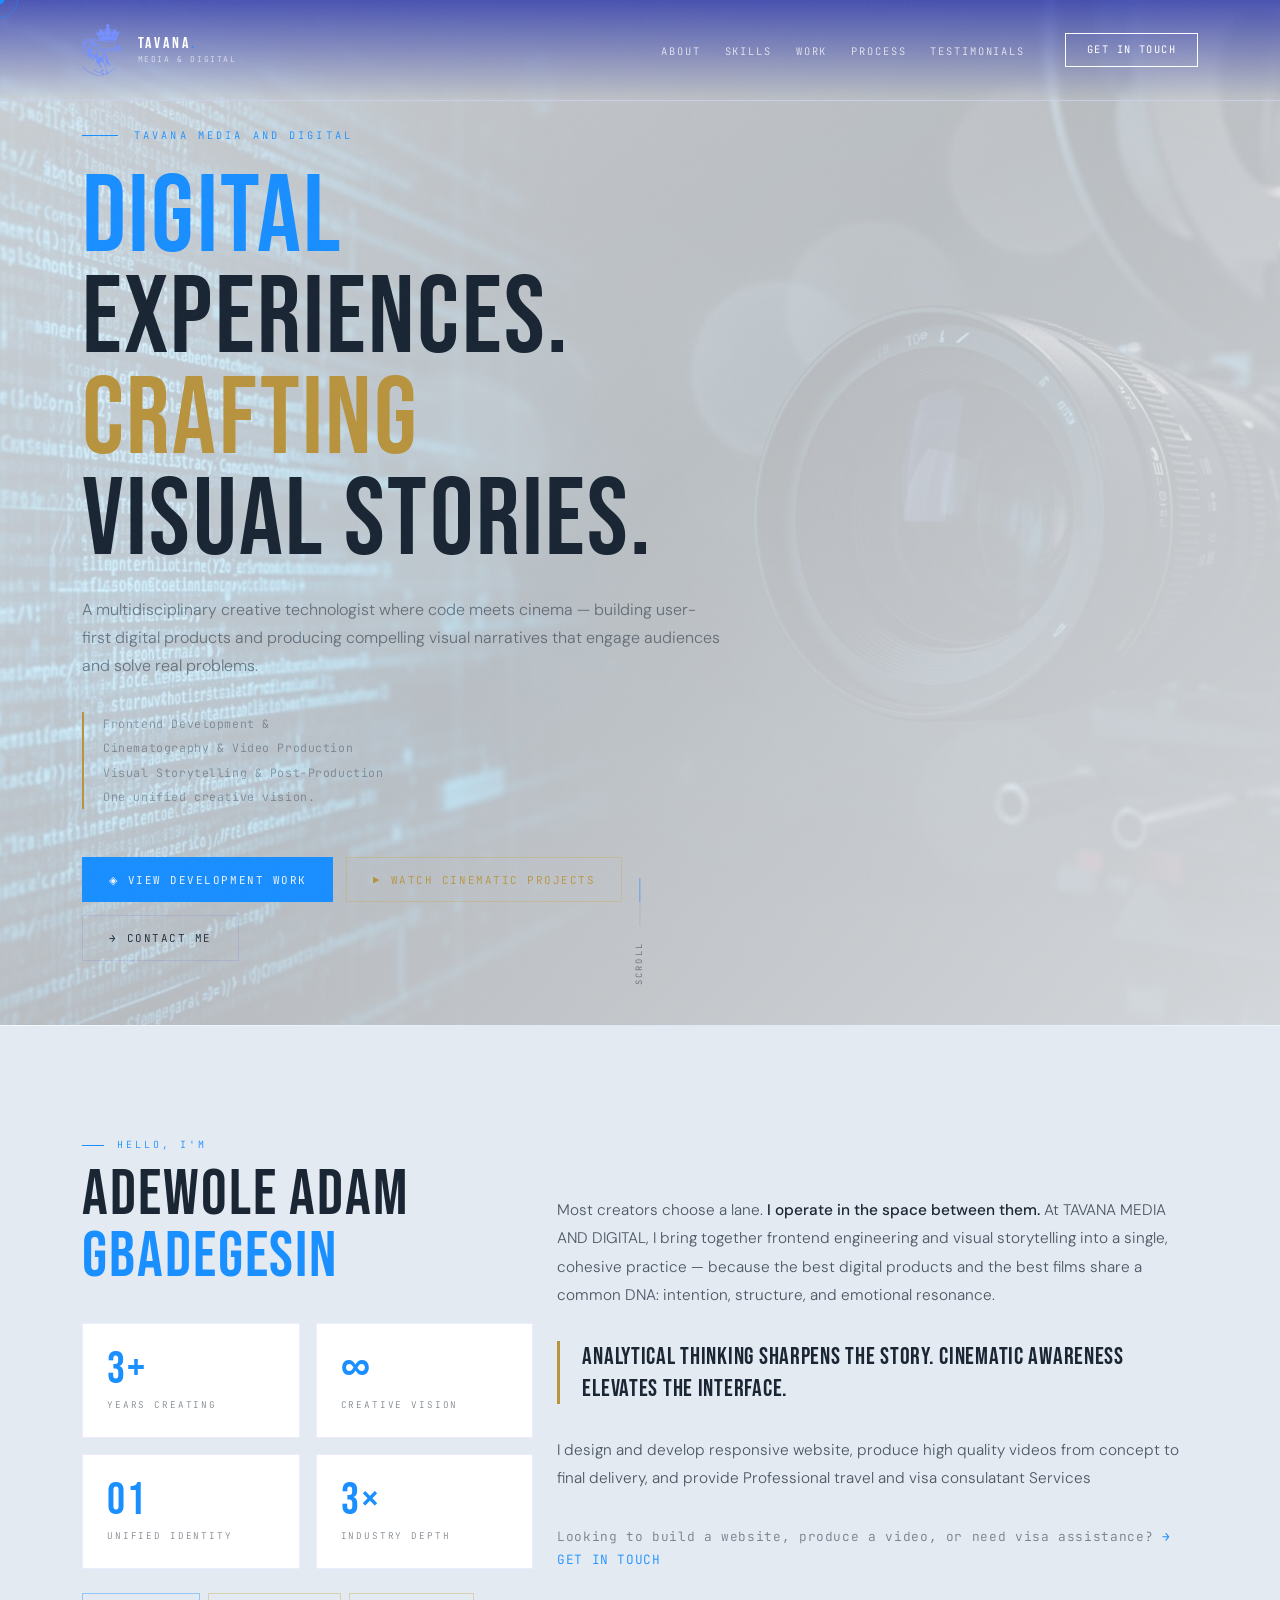
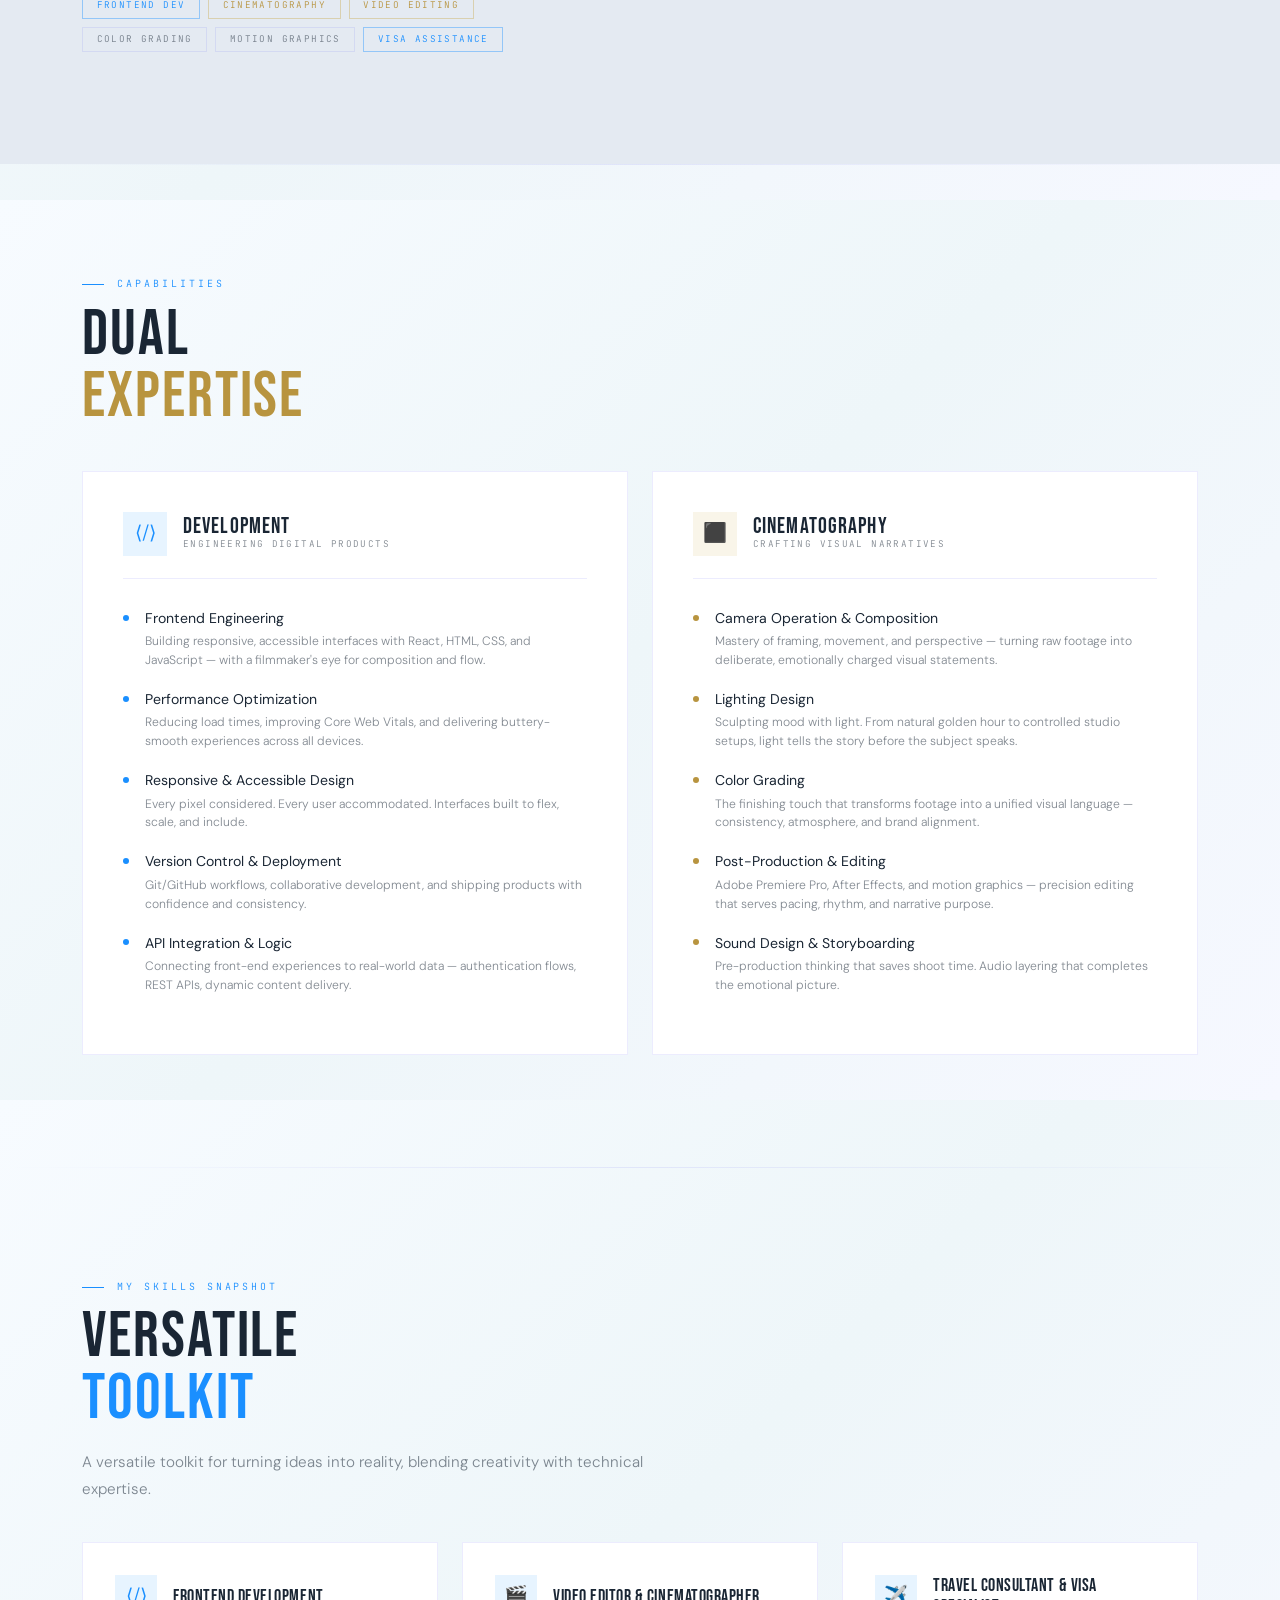
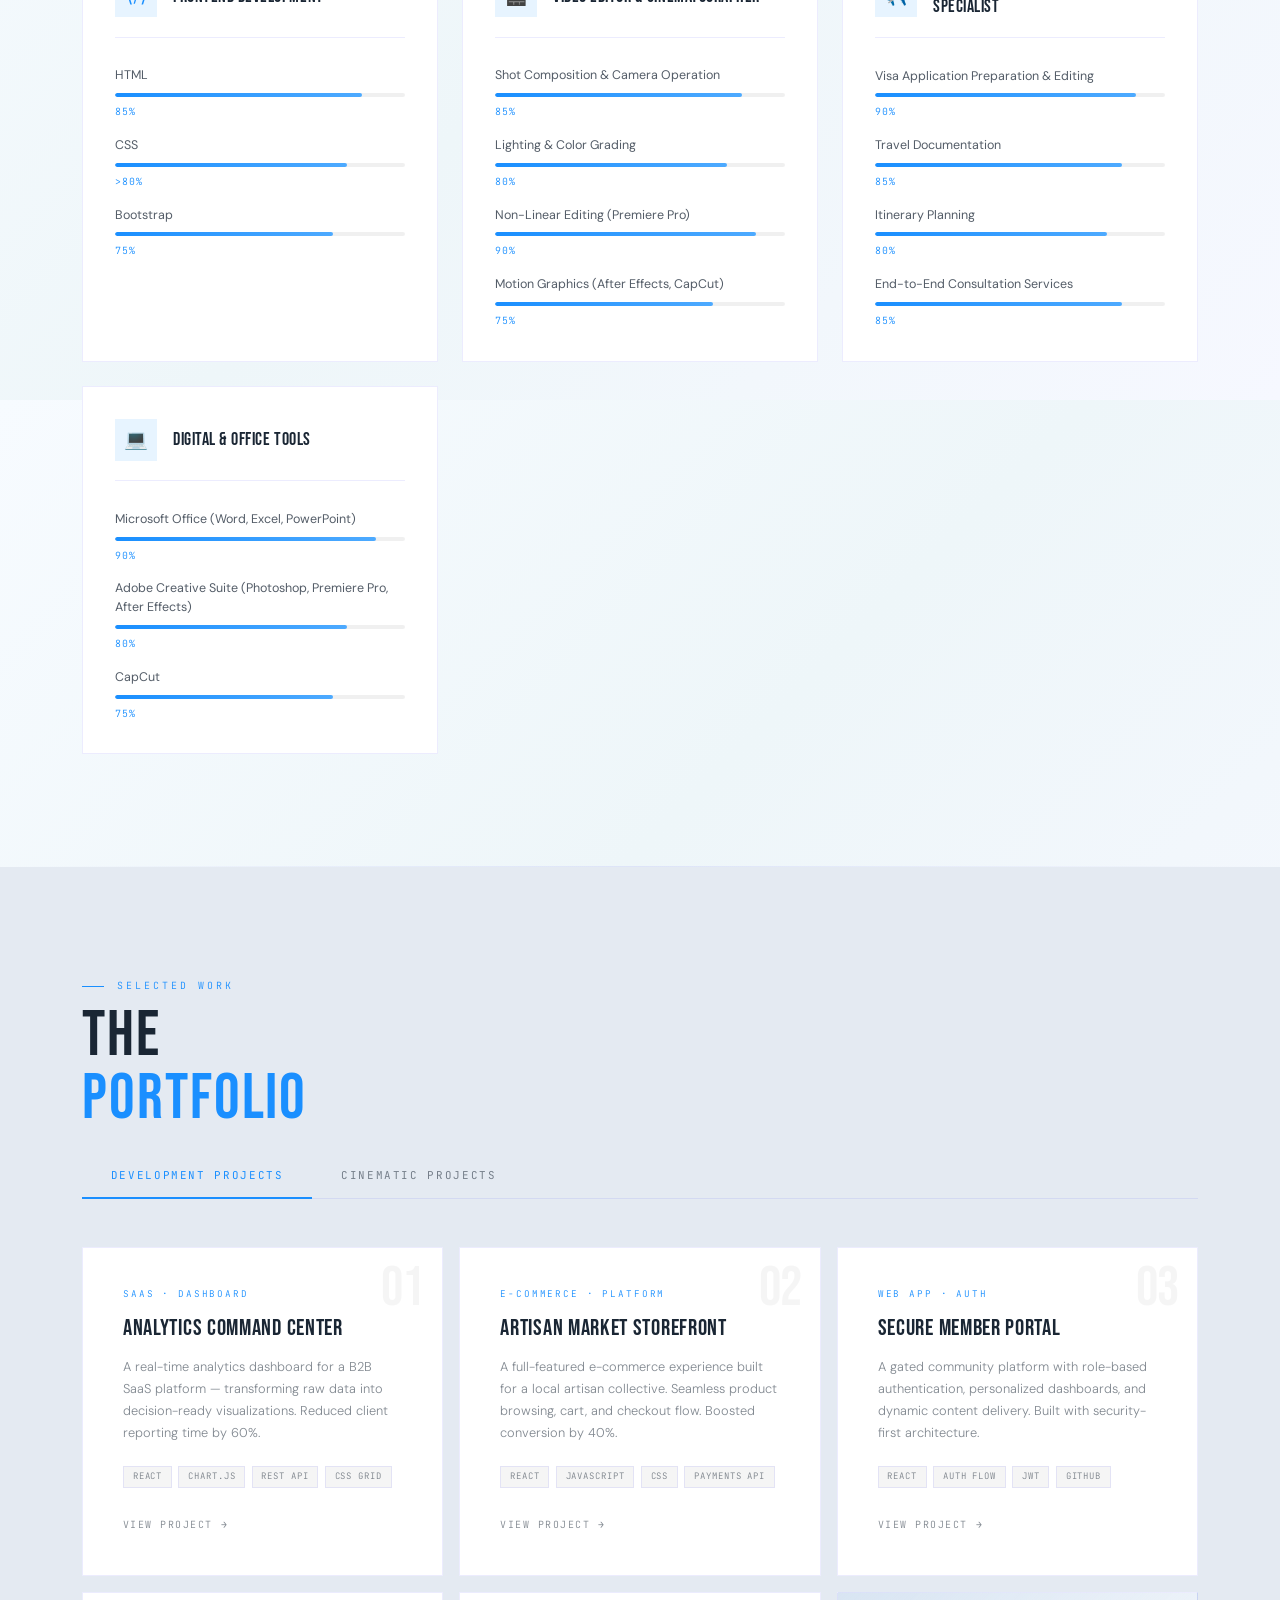
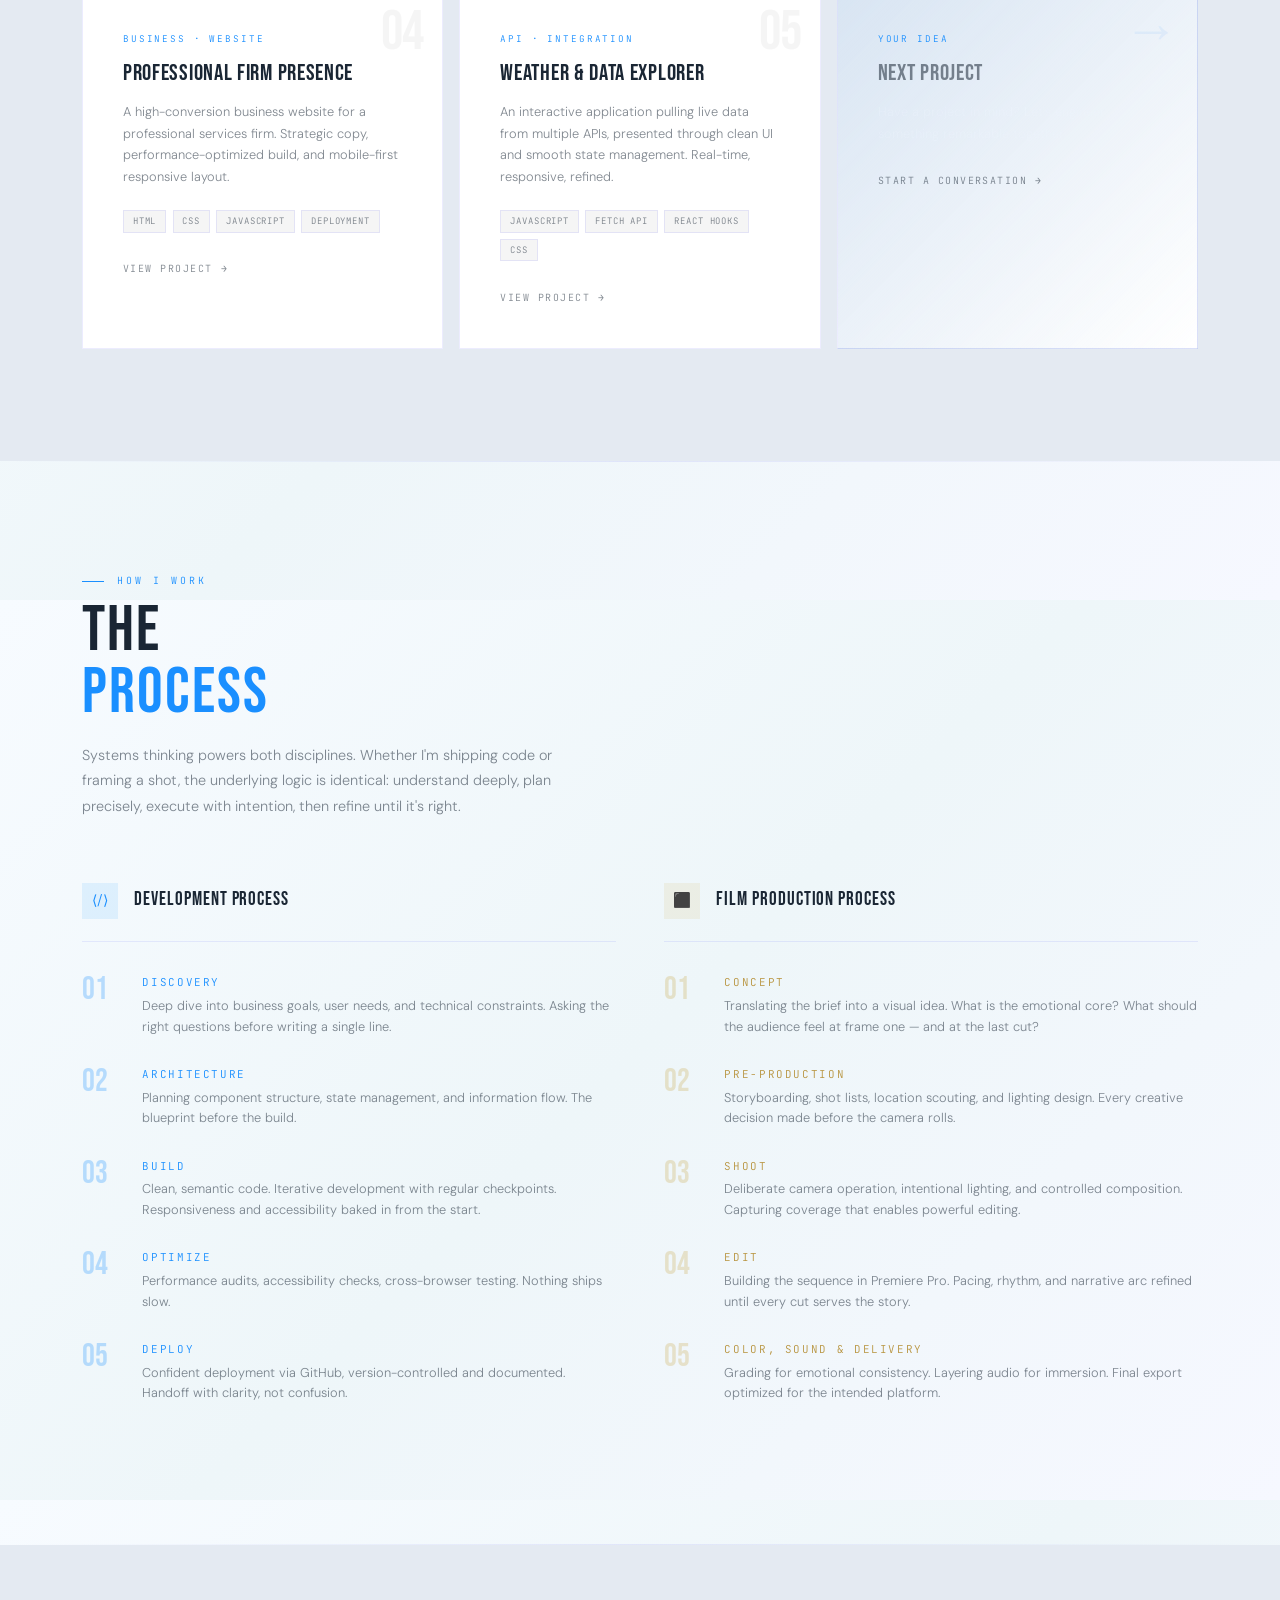
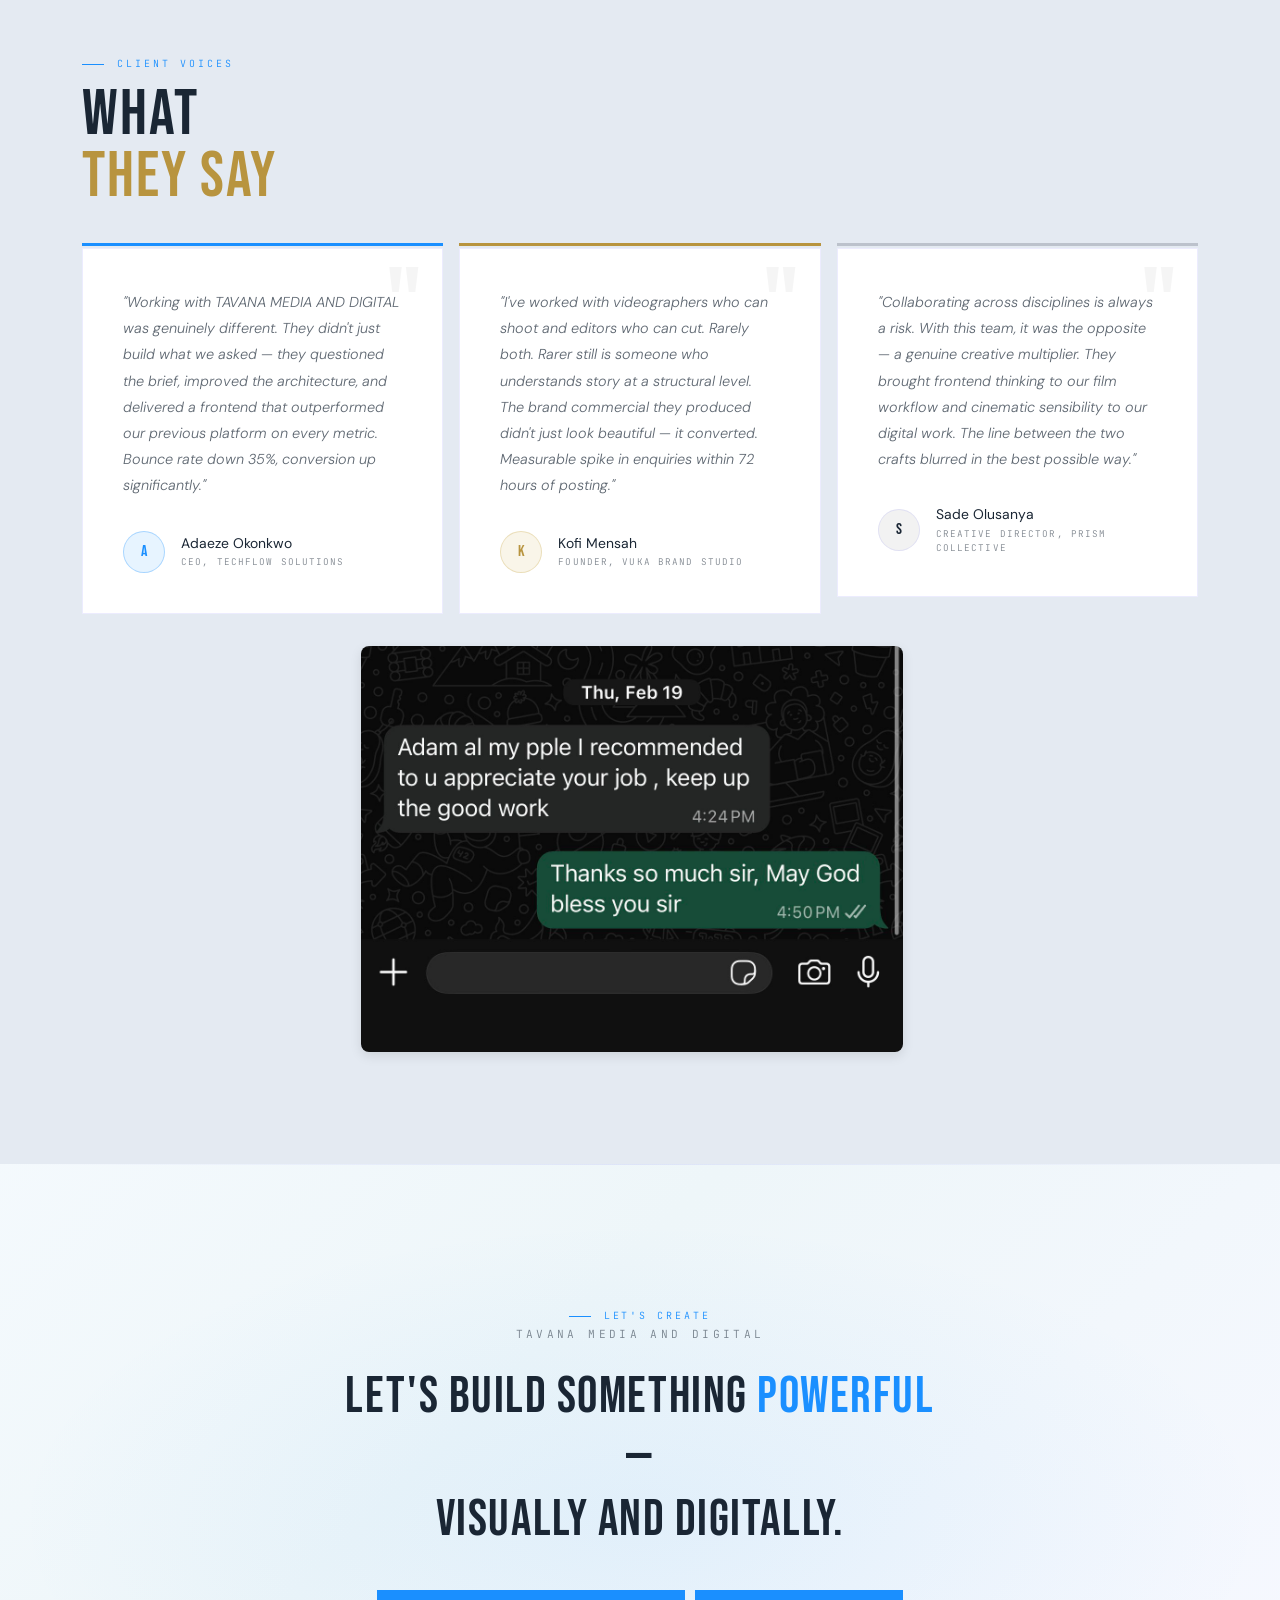
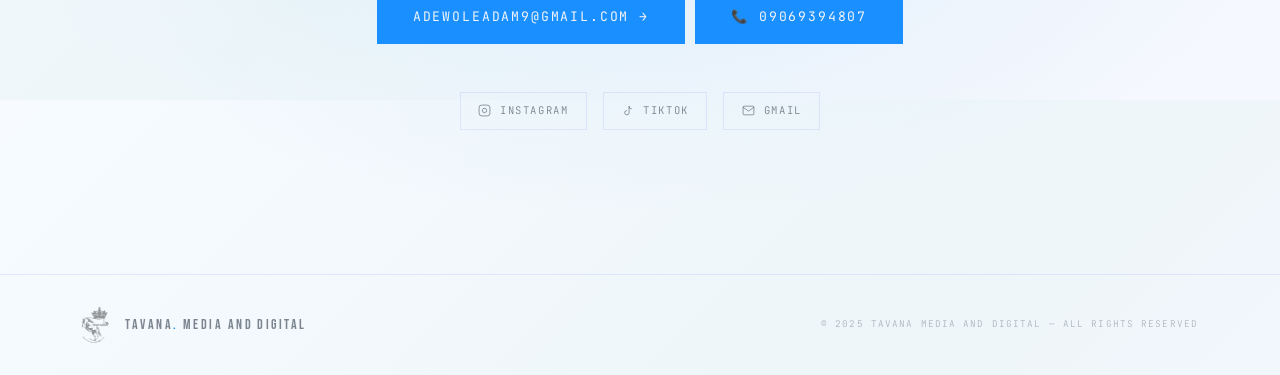
==== index.html @ 7f4ffe8e "Message" ====
<!DOCTYPE html>
<html lang="en">
<head>
  <meta charset="UTF-8" />
  <meta name="viewport" content="width=device-width, initial-scale=1.0" />
  <title>TAVANA MEDIA AND DIGITAL | Creative Technologist - Frontend Dev & Cinematography</title>
  <meta name="description" content="TAVANA MEDIA AND DIGITAL — Multidisciplinary creative technologist specializing in Frontend Web Development, Cinematography, Video Editing, and Visual Storytelling. Building user-first digital products and compelling visual narratives." />
  <meta name="keywords" content="frontend developer, web development, cinematography, video editing, creative technologist, portfolio, TAVANA MEDIA" />
  <meta name="author" content="TAVANA MEDIA AND DIGITAL" />
  <meta name="robots" content="index, follow" />

  <!-- Open Graph / Facebook -->
  <meta property="og:type" content="website" />
  <meta property="og:url" content="https://tavana-media.com/" />
  <meta property="og:title" content="TAVANA MEDIA AND DIGITAL | Creative Technologist" />
  <meta property="og:description" content="Multidisciplinary creative technologist specializing in Frontend Web Development, Cinematography, and Video Editing." />
  <meta property="og:image" content="https://tavana-media.com/TAVANA-removebg-preview.png" />

  <!-- Twitter -->
  <meta property="twitter:card" content="summary_large_image" />
  <meta property="twitter:url" content="https://tavana-media.com/" />
  <meta property="twitter:title" content="TAVANA MEDIA AND DIGITAL | Creative Technologist" />
  <meta property="twitter:description" content="Multidisciplinary creative technologist specializing in Frontend Web Development, Cinematography, and Video Editing." />
  <meta property="twitter:image" content="https://tavana-media.com/TAVANA-removebg-preview.png" />

  <!-- Canonical URL -->
  <link rel="canonical" href="https://tavana-media.com/" />

  <!-- Bootstrap 5 CSS -->
  <link rel="stylesheet" href="https://cdn.jsdelivr.net/npm/bootstrap@5.3.3/dist/css/bootstrap.min.css" />

  <!-- Font loading (preconnect + stylesheet with swap) -->
  <link rel="preconnect" href="https://fonts.googleapis.com">
  <link rel="preconnect" href="https://fonts.gstatic.com" crossorigin>
  <link href="https://fonts.googleapis.com/css2?family=Bebas+Neue&family=DM+Sans:ital,opsz,wght@0,9..40,300;0,9..40,400;0,9..40,500;1,9..40,300&family=JetBrains+Mono:wght@300;400&display=swap" rel="stylesheet">

  <!-- Critical inline styles (small subset for first paint) -->
  <style>
    html,body{height:100%;}
    body{background:linear-gradient(135deg,#f7fbff 0%,#eef6f9 50%,#f6f8ff 100%);color:var(--white);font-family:DM Sans, sans-serif;font-weight:300;}
    #hero{min-height:100vh;display:flex;align-items:center;padding:8rem 0 4rem;}
    .hero-bg{background-size:cover;background-position:center;background-repeat:no-repeat}
  </style>

  <!-- External Portfolio Stylesheet -->
  <link rel="stylesheet" href="style.css" />
</head>
<body>
  <!-- Page Preloader (removed on full load) -->
  <div id="page-preloader" class="preloader" aria-hidden="true">
    <div class="preloader-inner" role="img" aria-label="Loading">
      <div class="loader-dot" aria-hidden="true"></div>
    </div>
  </div>

  <!-- Custom Cursor -->
  <div class="cursor" id="cursor"></div>
  <div class="cursor-ring" id="cursorRing"></div>

  <!-- ══════════════════════════════════════════
       NAVIGATION
  ══════════════════════════════════════════ -->
  <nav class="tavana-nav navbar navbar-expand-lg">
    <div class="container">

      <!-- Logo + Brand -->
      <a class="navbar-brand d-flex align-items-center gap-3" href="#hero">
        <img src="TAVANA-removebg-preview.png"
             alt="TAVANA Media and Digital Logo"
             class="nav-logo-img" />
        <div>
          <div class="nav-brand-text">TAVANA<span>.</span></div>
          <div class="nav-brand-sub">Media &amp; Digital</div>
        </div>
      </a>

      <!-- Mobile Toggle -->
      <button class="navbar-toggler" type="button"
              data-bs-toggle="collapse" data-bs-target="#navMenu"
              aria-controls="navMenu" aria-expanded="false"
              aria-label="Toggle navigation">
        <span class="navbar-toggler-icon"></span>
      </button>

      <!-- Links -->
      <div class="collapse navbar-collapse" id="navMenu">
        <ul class="navbar-nav ms-auto align-items-lg-center gap-lg-4 gap-2 mb-2 mb-lg-0">
          <li class="nav-item"><a class="nav-link-item" href="#about">About</a></li>
          <li class="nav-item"><a class="nav-link-item" href="#skills">Skills</a></li>
          <li class="nav-item"><a class="nav-link-item" href="#work">Work</a></li>
          <li class="nav-item"><a class="nav-link-item" href="#process">Process</a></li>
          <li class="nav-item"><a class="nav-link-item" href="#testimonials">Testimonials</a></li>
          <li class="nav-item ms-lg-3">
            <a href="#contact" class="btn btn-nav-cta">Get In Touch</a>
          </li>
        </ul>
      </div>

    </div>
  </nav>

  <!-- ══════════════════════════════════════════
       HERO
  ══════════════════════════════════════════ -->
  <section id="hero">
    <div class="hero-bg"></div>
    <div class="hero-grid-overlay"></div>

    <div class="container position-relative" style="z-index:5;">
      <div class="row align-items-center gy-5">

        <!-- Left: Text -->
        <div class="col-lg-7 hero-content">
          <div class="hero-eyebrow">TAVANA MEDIA AND DIGITAL</div>
          
<h1 class="hero-headline">
            <span class="headline-line line-blue" data-delay="0">DIGITAL</span><br>
            <span class="headline-line" data-delay="1">EXPERIENCES.</span><br>
            <span class="headline-line line-gold" data-delay="2">CRAFTING</span><br>
            <span class="headline-line" data-delay="3">VISUAL STORIES.</span>
          </h1>
          <p class="hero-sub">
            A multidisciplinary creative technologist where code meets cinema — building user-first digital products and producing compelling visual narratives that engage audiences and solve real problems.
          </p>
          <div class="hero-statement">
            Frontend Development &amp; <br>
            Cinematography &amp; Video Production<br>
            Visual Storytelling &amp; Post-Production<br>
            One unified creative vision.
          </div>
          <div class="hero-actions">
            <a href="#work" class="btn-primary-custom" id="devBtn">
              <span>◈</span> View Development Work
            </a>
            <a href="#work" class="btn-ghost-custom" id="filmBtn">
              <span>▶</span> Watch Cinematic Projects
            </a>
            <a href="#contact" class="btn-outline-custom">
              <span>→</span> Contact Me
            </a>
          </div>
      
        </div>

      </div><!-- /row -->
    </div><!-- /container -->

    <!-- Scroll Indicator -->
    <div class="scroll-indicator">
      <div class="scroll-line"></div>
      <span class="scroll-text">Scroll</span>
    </div>
  </section>

  <div class="section-divider"></div>

  <!-- ══════════════════════════════════════════
       ABOUT
  ══════════════════════════════════════════ -->
  <section id="about" class="section-pad bg-dark-alt">
    <div class="container">
      <div class="row gy-5 align-items-center">

        <!-- Left -->
        <div class="col-lg-5 reveal">
          <div class="section-label">Hello, I'm</div>
          <h2 class="section-title">
            ADEWOLE ADAM<br><span style="color:var(--blue)">GBADEGESIN</span>
          </h2>

          <!-- Stats -->
          <div class="row g-3 mt-1">
            <div class="col-6"><div class="stat-card">
              <div class="stat-num">3+</div>
              <div class="stat-label">Years Creating</div>
            </div></div>
            <div class="col-6"><div class="stat-card">
              <div class="stat-num">∞</div>
              <div class="stat-label">Creative Vision</div>
            </div></div>
            <div class="col-6"><div class="stat-card">
              <div class="stat-num">01</div>
              <div class="stat-label">Unified Identity</div>
            </div></div>
            <div class="col-6"><div class="stat-card">
              <div class="stat-num">3×</div>
              <div class="stat-label">Industry Depth</div>
            </div></div>
          </div>

          <!-- Badges -->
          <div class="d-flex flex-wrap gap-2 mt-4">
            <span class="badge-tavana badge-blue">Frontend Dev</span>
            <!-- <span class="badge-tavana badge-blue">Web Engineering</span> -->
            <span class="badge-tavana badge-gold">Cinematography</span>
            <span class="badge-tavana badge-gold">Video Editing</span>
            <span class="badge-tavana">Color Grading</span>
            <span class="badge-tavana">Motion Graphics</span>
            <span class="badge-tavana badge-blue">Visa Assistance</span>
          </div>
        </div>

        <!-- Right -->
        <div class="col-lg-7 about-text reveal reveal-delay-2">
          <p>Most creators choose a lane. <strong>I operate in the space between them.</strong> At TAVANA MEDIA AND DIGITAL, I bring together frontend engineering and visual storytelling into a single, cohesive practice — because the best digital products and the best films share a common DNA: intention, structure, and emotional resonance.</p>

          <p class="highlight-quote">Analytical thinking sharpens the story. Cinematic awareness elevates the interface.</p>

          
          <p>I design and develop responsive website, produce high quality 
            videos from concept to final delivery, 
            and provide Professional travel and visa consulatant Services</p>

          <p style="font-size:0.8rem; color:var(--muted); font-family:var(--font-mono); letter-spacing:0.05em; margin-top:2rem;">
            Looking to build a website, produce a video, or need visa assistance?
            <a href="#contact" style="color:var(--blue);">→ GET IN TOUCH</a>
          </p>
        </div>

      </div>
    </div>
  </section>

  <div class="section-divider"></div>

  <!-- ══════════════════════════════════════════
       SKILLS
  ══════════════════════════════════════════ -->
  <section id="skills" class="section-pad">
    <div class="container">
      <div class="reveal">
        <div class="section-label">Capabilities</div>
        <h2 class="section-title">DUAL<br><span style="color:var(--gold)">EXPERTISE</span></h2>
      </div>

      <div class="row g-4 mt-2">

        <!-- Dev Panel -->
        <div class="col-lg-6 reveal reveal-delay-1">
          <div class="skill-panel">
            <div class="d-flex align-items-center gap-3 skill-panel-header-border">
              <div class="skill-icon-box skill-icon-dev">⟨/⟩</div>
              <div>
                <div class="skill-panel-title">DEVELOPMENT</div>
                <div class="skill-panel-sub">Engineering Digital Products</div>
              </div>
            </div>

            <div class="skill-item d-flex gap-3">
              <div class="skill-dot dot-blue"></div>
              <div>
                <div class="skill-item-name">Frontend Engineering</div>
                <div class="skill-item-desc">Building responsive, accessible interfaces with React, HTML, CSS, and JavaScript — with a filmmaker's eye for composition and flow.</div>
              </div>
            </div>
            <div class="skill-item d-flex gap-3">
              <div class="skill-dot dot-blue"></div>
              <div>
                <div class="skill-item-name">Performance Optimization</div>
                <div class="skill-item-desc">Reducing load times, improving Core Web Vitals, and delivering buttery-smooth experiences across all devices.</div>
              </div>
            </div>
            <div class="skill-item d-flex gap-3">
              <div class="skill-dot dot-blue"></div>
              <div>
                <div class="skill-item-name">Responsive & Accessible Design</div>
                <div class="skill-item-desc">Every pixel considered. Every user accommodated. Interfaces built to flex, scale, and include.</div>
              </div>
            </div>
            <div class="skill-item d-flex gap-3">
              <div class="skill-dot dot-blue"></div>
              <div>
                <div class="skill-item-name">Version Control & Deployment</div>
                <div class="skill-item-desc">Git/GitHub workflows, collaborative development, and shipping products with confidence and consistency.</div>
              </div>
            </div>
            <div class="skill-item d-flex gap-3">
              <div class="skill-dot dot-blue"></div>
              <div>
                <div class="skill-item-name">API Integration & Logic</div>
                <div class="skill-item-desc">Connecting front-end experiences to real-world data — authentication flows, REST APIs, dynamic content delivery.</div>
              </div>
            </div>
          </div>
        </div>

        <!-- Film Panel -->
        <div class="col-lg-6 reveal reveal-delay-2">
          <div class="skill-panel">
            <div class="d-flex align-items-center gap-3 skill-panel-header-border">
              <div class="skill-icon-box skill-icon-film">⬛</div>
              <div>
                <div class="skill-panel-title">CINEMATOGRAPHY</div>
                <div class="skill-panel-sub">Crafting Visual Narratives</div>
              </div>
            </div>

            <div class="skill-item d-flex gap-3">
              <div class="skill-dot dot-gold"></div>
              <div>
                <div class="skill-item-name">Camera Operation & Composition</div>
                <div class="skill-item-desc">Mastery of framing, movement, and perspective — turning raw footage into deliberate, emotionally charged visual statements.</div>
              </div>
            </div>
            <div class="skill-item d-flex gap-3">
              <div class="skill-dot dot-gold"></div>
              <div>
                <div class="skill-item-name">Lighting Design</div>
                <div class="skill-item-desc">Sculpting mood with light. From natural golden hour to controlled studio setups, light tells the story before the subject speaks.</div>
              </div>
            </div>
            <div class="skill-item d-flex gap-3">
              <div class="skill-dot dot-gold"></div>
              <div>
                <div class="skill-item-name">Color Grading</div>
                <div class="skill-item-desc">The finishing touch that transforms footage into a unified visual language — consistency, atmosphere, and brand alignment.</div>
              </div>
            </div>
            <div class="skill-item d-flex gap-3">
              <div class="skill-dot dot-gold"></div>
              <div>
                <div class="skill-item-name">Post-Production & Editing</div>
                <div class="skill-item-desc">Adobe Premiere Pro, After Effects, and motion graphics — precision editing that serves pacing, rhythm, and narrative purpose.</div>
              </div>
            </div>
            <div class="skill-item d-flex gap-3">
              <div class="skill-dot dot-gold"></div>
              <div>
                <div class="skill-item-name">Sound Design & Storyboarding</div>
                <div class="skill-item-desc">Pre-production thinking that saves shoot time. Audio layering that completes the emotional picture.</div>
              </div>
            </div>
          </div>
        </div>

      </div>
    </div>
  </section>

  <div class="section-divider"></div>

  <!-- ══════════════════════════════════════════
       MY SKILLS SNAPSHOT
  ══════════════════════════════════════════ -->
  <section id="skills-snapshot" class="section-pad">
    <div class="container">
      <div class="reveal">
        <div class="section-label">My Skills Snapshot</div>
        <h2 class="section-title">VERSATILE<br><span style="color:var(--blue)">TOOLKIT</span></h2>
        <p style="color:var(--muted); max-width:600px; font-size:0.95rem; line-height:1.75; margin-top:1rem;">
          A versatile toolkit for turning ideas into reality, blending creativity with technical expertise.
        </p>
      </div>

      <div class="row g-4 mt-3">

        <!-- Frontend Development -->
        <div class="col-lg-4 col-md-6 reveal reveal-delay-1">
          <div class="skill-snapshot-card">
            <div class="skill-snapshot-header">
              <div class="skill-snapshot-icon">⟨/⟩</div>
              <div class="skill-snapshot-title">Frontend Development</div>
            </div>
            <div class="skill-snapshot-items">
              <div class="skill-snapshot-item">
                <span>HTML</span>
                <div class="progress-bar"><div class="progress-fill" style="width:85%;"></div></div>
                <span class="skill-percent">85%</span>
              </div>
              <div class="skill-snapshot-item">
                <span>CSS</span>
                <div class="progress-bar"><div class="progress-fill" style="width:80%;"></div></div>
                <span class="skill-percent">>80%</span>
              </div>
              <div class="skill-snapshot-item">
                <span>Bootstrap</span>
                <div class="progress-bar"><div class="progress-fill" style="width:75%;"></div></div>
                <span class="skill-percent">75%</span>
              </div>
            </div>
          </div>
        </div>

        <!-- Video Editor & Cinematographer -->
        <div class="col-lg-4 col-md-6 reveal reveal-delay-2">
          <div class="skill-snapshot-card">
            <div class="skill-snapshot-header">
              <div class="skill-snapshot-icon">🎬</div>
              <div class="skill-snapshot-title">Video Editor & Cinematographer</div>
            </div>
            <div class="skill-snapshot-items">
              <div class="skill-snapshot-item">
                <span>Shot Composition & Camera Operation</span>
                <div class="progress-bar"><div class="progress-fill" style="width:85%;"></div></div>
                <span class="skill-percent">85%</span>
              </div>
              <div class="skill-snapshot-item">
                <span>Lighting & Color Grading</span>
                <div class="progress-bar"><div class="progress-fill" style="width:80%;"></div></div>
                <span class="skill-percent">80%</span>
              </div>
              <div class="skill-snapshot-item">
                <span>Non-Linear Editing (Premiere Pro)</span>
                <div class="progress-bar"><div class="progress-fill" style="width:90%;"></div></div>
                <span class="skill-percent">90%</span>
              </div>
              <div class="skill-snapshot-item">
                <span>Motion Graphics (After Effects, CapCut)</span>
                <div class="progress-bar"><div class="progress-fill" style="width:75%;"></div></div>
                <span class="skill-percent">75%</span>
              </div>
            </div>
          </div>
        </div>

        <!-- Travel Consultant & Visa Specialist -->
        <div class="col-lg-4 col-md-6 reveal reveal-delay-3">
          <div class="skill-snapshot-card">
            <div class="skill-snapshot-header">
              <div class="skill-snapshot-icon">✈️</div>
              <div class="skill-snapshot-title">Travel Consultant & Visa Specialist</div>
            </div>
            <div class="skill-snapshot-items">
              <div class="skill-snapshot-item">
                <span>Visa Application Preparation & Editing</span>
                <div class="progress-bar"><div class="progress-fill" style="width:90%;"></div></div>
                <span class="skill-percent">90%</span>
              </div>
              <div class="skill-snapshot-item">
                <span>Travel Documentation</span>
                <div class="progress-bar"><div class="progress-fill" style="width:85%;"></div></div>
                <span class="skill-percent">85%</span>
              </div>
              <div class="skill-snapshot-item">
                <span>Itinerary Planning</span>
                <div class="progress-bar"><div class="progress-fill" style="width:80%;"></div></div>
                <span class="skill-percent">80%</span>
              </div>
              <div class="skill-snapshot-item">
                <span>End-to-End Consultation Services</span>
                <div class="progress-bar"><div class="progress-fill" style="width:85%;"></div></div>
                <span class="skill-percent">85%</span>
              </div>
            </div>
          </div>
        </div>

        <!-- Digital & Office Tools -->
        <div class="col-lg-4 col-md-6 reveal reveal-delay-1">
          <div class="skill-snapshot-card">
            <div class="skill-snapshot-header">
              <div class="skill-snapshot-icon">💻</div>
              <div class="skill-snapshot-title">Digital & Office Tools</div>
            </div>
            <div class="skill-snapshot-items">
              <div class="skill-snapshot-item">
                <span>Microsoft Office (Word, Excel, PowerPoint)</span>
                <div class="progress-bar"><div class="progress-fill" style="width:90%;"></div></div>
                <span class="skill-percent">90%</span>
              </div>
              <div class="skill-snapshot-item">
                <span>Adobe Creative Suite (Photoshop, Premiere Pro, After Effects)</span>
                <div class="progress-bar"><div class="progress-fill" style="width:80%;"></div></div>
                <span class="skill-percent">80%</span>
              </div>
              <div class="skill-snapshot-item">
                <span>CapCut</span>
                <div class="progress-bar"><div class="progress-fill" style="width:75%;"></div></div>
                <span class="skill-percent">75%</span>
              </div>
            </div>
          </div>
        </div>

      </div>
    </div>
  </section>

  <div class="section-divider"></div>

  <!-- ══════════════════════════════════════════
       WORK / PORTFOLIO
  ══════════════════════════════════════════ -->
  <section id="work" class="section-pad bg-dark-alt">
    <div class="container">
      <div class="reveal">
        <div class="section-label">Selected Work</div>
        <h2 class="section-title">THE<br><span style="color:var(--blue)">PORTFOLIO</span></h2>
      </div>

      <div class="work-tabs mt-4">
        <button class="work-tab active" onclick="switchTab('dev', this)">Development Projects</button>
        <button class="work-tab" onclick="switchTab('film', this)">Cinematic Projects</button>
      </div>

      <!-- DEV PROJECTS -->
      <div class="project-panel active" id="devPanel">
        <div class="row g-3">

          <div class="col-lg-4 col-md-6 reveal">
            <div class="project-card dev">
              <div class="project-num">01</div>
              <div class="project-type type-dev">SaaS · Dashboard</div>
              <h3 class="project-title">ANALYTICS COMMAND CENTER</h3>
              <p class="project-desc">A real-time analytics dashboard for a B2B SaaS platform — transforming raw data into decision-ready visualizations. Reduced client reporting time by 60%.</p>
              <div class="project-tags">
                <span class="tag">React</span><span class="tag">Chart.js</span>
                <span class="tag">REST API</span><span class="tag">CSS Grid</span>
              </div>
              <a href="#" class="project-link dev-link">View Project <span class="arrow">→</span></a>
            </div>
          </div>

          <div class="col-lg-4 col-md-6 reveal reveal-delay-1">
            <div class="project-card dev">
              <div class="project-num">02</div>
              <div class="project-type type-dev">E-Commerce · Platform</div>
              <h3 class="project-title">ARTISAN MARKET STOREFRONT</h3>
              <p class="project-desc">A full-featured e-commerce experience built for a local artisan collective. Seamless product browsing, cart, and checkout flow. Boosted conversion by 40%.</p>
              <div class="project-tags">
                <span class="tag">React</span><span class="tag">JavaScript</span>
                <span class="tag">CSS</span><span class="tag">Payments API</span>
              </div>
              <a href="#" class="project-link dev-link">View Project <span class="arrow">→</span></a>
            </div>
          </div>

          <div class="col-lg-4 col-md-6 reveal reveal-delay-2">
            <div class="project-card dev">
              <div class="project-num">03</div>
              <div class="project-type type-dev">Web App · Auth</div>
              <h3 class="project-title">SECURE MEMBER PORTAL</h3>
              <p class="project-desc">A gated community platform with role-based authentication, personalized dashboards, and dynamic content delivery. Built with security-first architecture.</p>
              <div class="project-tags">
                <span class="tag">React</span><span class="tag">Auth Flow</span>
                <span class="tag">JWT</span><span class="tag">GitHub</span>
              </div>
              <a href="#" class="project-link dev-link">View Project <span class="arrow">→</span></a>
            </div>
          </div>

          <div class="col-lg-4 col-md-6 reveal">
            <div class="project-card dev">
              <div class="project-num">04</div>
              <div class="project-type type-dev">Business · Website</div>
              <h3 class="project-title">PROFESSIONAL FIRM PRESENCE</h3>
              <p class="project-desc">A high-conversion business website for a professional services firm. Strategic copy, performance-optimized build, and mobile-first responsive layout.</p>
              <div class="project-tags">
                <span class="tag">HTML</span><span class="tag">CSS</span>
                <span class="tag">JavaScript</span><span class="tag">Deployment</span>
              </div>
              <a href="#" class="project-link dev-link">View Project <span class="arrow">→</span></a>
            </div>
          </div>

          <div class="col-lg-4 col-md-6 reveal reveal-delay-1">
            <div class="project-card dev">
              <div class="project-num">05</div>
              <div class="project-type type-dev">API · Integration</div>
              <h3 class="project-title">WEATHER &amp; DATA EXPLORER</h3>
              <p class="project-desc">An interactive application pulling live data from multiple APIs, presented through clean UI and smooth state management. Real-time, responsive, refined.</p>
              <div class="project-tags">
                <span class="tag">JavaScript</span><span class="tag">Fetch API</span>
                <span class="tag">React Hooks</span><span class="tag">CSS</span>
              </div>
              <a href="#" class="project-link dev-link">View Project <span class="arrow">→</span></a>
            </div>
          </div>

          <div class="col-lg-4 col-md-6 reveal reveal-delay-2">
            <div class="project-card dev" style="background:linear-gradient(135deg,rgba(26,143,255,0.06),var(--card));">
              <div class="project-num" style="color:rgba(26,143,255,0.07);">→</div>
              <div class="project-type type-dev">Your Idea</div>
              <h3 class="project-title" style="color:var(--muted);">NEXT PROJECT</h3>
              <p class="project-desc" style="color:rgba(240,244,255,0.3);">Have a project in mind? Let's engineer something remarkable together.</p>
              <a href="#contact" class="project-link dev-link">Start a Conversation <span class="arrow">→</span></a>
            </div>
          </div>

        </div>
      </div>

      <!-- FILM PROJECTS -->
      <div class="project-panel" id="filmPanel">
        <div class="row g-3">

          <div class="col-lg-4 col-md-6 reveal">
            <div class="project-card film">
              <div class="film-strip"><div class="film-frame"></div><div class="film-frame"></div><div class="film-frame"></div><div class="film-frame"></div><div class="film-frame"></div><div class="film-frame"></div></div>
              <div class="project-num">01</div>
              <div class="project-type type-film">Event Recap · Cinematographer & Video Editor </div>
              <h3 class="project-title">SABI LOFT KATSU: COMPANY PARTY & AWARDS</h3>
              <p class="project-desc">9.03min emotive recap of party + awards — pride, camaraderie, celebration. Style: Warm, intimate, shallow DOF; handheld + gimbal. Key beats: Arrival/anticipation (0–9s) → awards & reactions (9–36s) → quiet reflection + logo (36–9.03min). Visuals: Close-up textures (hands, trophy, food), soft amber grade, primes (35/50/85). Coverage: 2 cameras (stage + roaming), lav for host, macro lens, LED practicals.</p>
              <div class="project-tags">
                <span class="tag">Event Recap</span><span class="tag">Cinematographer</span><span class="tag">Color Grading</span><span class="tag">Sound Design</span>
              </div>
              <a href="https://drive.google.com/file/d/1Oy5h8GMFpxWwCiTVyZp-2DGbwxHDUtc8/view?usp=drivesdk" target="_blank" class="project-link film-link">Watch Film <span class="arrow">→</span></a>
            </div>
          </div>

          <div class="col-lg-4 col-md-6 reveal reveal-delay-1">
            <div class="project-card film">
              <div class="film-strip"><div class="film-frame"></div><div class="film-frame"></div><div class="film-frame"></div><div class="film-frame"></div><div class="film-frame"></div><div class="film-frame"></div></div>
              <div class="project-num">02</div>
              <div class="project-type type-film">Short Film · Director, </div>
              <h3 class="project-title">TWIN PEAKS</h3>
              <p class="project-desc">A short video featuring a twin duo navigating a quirky conversation, followed by a playful ad break.</p>
              <div class="project-tags">
                <span class="tag">Premiere Pro</span><span class="tag">Color Grading</span><span class="tag">Sound Design</span>
              </div>
              <a href="https://drive.google.com/file/d/1Mb99_QCGZ-wn1ia_FWegAQTTnGmLqdRJ/view?usp=sharing" class="project-link film-link">Watch Film <span class="arrow">→</span></a>
            </div>
          </div>

          <div class="col-lg-4 col-md-6 reveal reveal-delay-2">
            <div class="project-card film">
              <div class="film-strip"><div class="film-frame"></div><div class="film-frame"></div><div class="film-frame"></div><div class="film-frame"></div><div class="film-frame"></div><div class="film-frame"></div></div>
              <div class="project-num">03</div>
              <div class="project-type type-film">Brand Commercial · Cinematographer  & Video Editor</div>
              <h3 class="project-title"> CAMPAIGN </h3>
              <p class="project-desc">AVitech Sales Spher video showing their product and what it does (3.18min video) for the ads. Brand spot built around close-up textures, warm color science, and a narrative arc that transforms product into emotion.</p>
              <div class="project-tags">
                <span class="tag">After Effects</span><span class="tag">Lumetri Color</span><span class="tag">Storyboarding</span>
              </div>
              <a href="https://drive.google.com/file/d/1o4WRqmDimJQoYguKdwVbC198RFQiYyAG/view?usp=drivesdk" target="_blank" class="project-link film-link">Watch Commercial <span class="arrow">→</span></a>
            </div>
          </div>

          <div class="col-lg-4 col-md-6 reveal reveal-delay-3">
            <div class="project-card film">
              <div class="film-strip"><div class="film-frame"></div><div class="film-frame"></div><div class="film-frame"></div><div class="film-frame"></div><div class="film-frame"></div><div class="film-frame"></div></div>
              <div class="project-num">04</div>
              <div class="project-type type-film">Music Video · Editor</div>
              <h3 class="project-title">FREQUENCY / UPRISING</h3>
              <p class="project-desc">Fast-cut music video synchronized across 3 locations. Motion graphics overlay, beat-matched editing, and a high-contrast visual language built for social performance.</p>
              <div class="project-tags">
                <span class="tag">Premiere Pro</span><span class="tag">After Effects</span><span class="tag">Motion Graphics</span>
              </div>
              <a href="#" class="project-link film-link">Watch Video <span class="arrow">→</span></a>
            </div>
          </div>

          <div class="col-lg-4 col-md-6 reveal reveal-delay-1">
            <div class="project-card film">
              <div class="film-strip"><div class="film-frame"></div><div class="film-frame"></div><div class="film-frame"></div><div class="film-frame"></div><div class="film-frame"></div><div class="film-frame"></div></div>
              <div class="project-num">05</div>
              <div class="project-type type-film">Corporate Documentary</div>
              <h3 class="project-title">BUILT FROM PURPOSE</h3>
              <p class="project-desc">Internal documentary humanizing brand story through employee interviews, b-roll, and a cinematic treatment that elevated company culture.</p>
              <div class="project-tags">
                <span class="tag">Documentary</span><span class="tag">Interview</span><span class="tag">Corporate</span>
              </div>
              <a href="#" class="project-link film-link">Watch Documentary <span class="arrow">→</span></a>
            </div>
          </div>

          <div class="col-lg-4 col-md-6 reveal reveal-delay-2">
            <div class="project-card film">
              <div class="film-strip"><div class="film-frame"></div><div class="film-frame"></div><div class="film-frame"></div><div class="film-frame"></div><div class="film-frame"></div><div class="film-frame"></div></div>
              <div class="project-num">06</div>
              <div class="project-type type-film">Social Campaign · Full Production</div>
              <h3 class="project-title">SCROLL-STOP REEL SERIES</h3>
              <p class="project-desc">Series of 15–30 second vertical reels. Hook within 1.5s, bold graphic overlays, and platform-native optimization engineered for engagement.</p>
              <div class="project-tags">
                <span class="tag">Social Media</span><span class="tag">Vertical Video</span><span class="tag">After Effects</span>
              </div>
              <a href="#" class="project-link film-link">View Campaign <span class="arrow">→</span></a>
            </div>
          </div>

          <div class="col-lg-4 col-md-6 reveal reveal-delay-3">
            <div class="project-card film" style="background:linear-gradient(135deg,rgba(201,168,76,0.05),var(--card));">
              <div class="project-num" style="color:rgba(201,168,76,0.07);">▶</div>
              <div class="project-type type-film">Your Vision</div>
              <h3 class="project-title" style="color:var(--muted);">NEXT PROJECT</h3>
              <p class="project-desc" style="color:rgba(240,244,255,0.3);">Have a story that needs to be told? Let's produce something unforgettable.</p>
              <a href="#contact" class="project-link film-link">Start the Conversation <span class="arrow">→</span></a>
            </div>
          </div>

        </div>
      </div>

    </div>
  </section>

  <div class="section-divider"></div>

  <!-- ══════════════════════════════════════════
       PROCESS
  ══════════════════════════════════════════ -->
  <section id="process" class="section-pad">
    <div class="container">
      <div class="reveal">
        <div class="section-label">How I Work</div>
        <h2 class="section-title">THE<br><span style="color:var(--blue)">PROCESS</span></h2>
        <p style="color:var(--muted); max-width:520px; font-size:0.9rem; line-height:1.75; margin-top:1rem;">
          Systems thinking powers both disciplines. Whether I'm shipping code or framing a shot, the underlying logic is identical: understand deeply, plan precisely, execute with intention, then refine until it's right.
        </p>
      </div>

      <div class="row g-5 mt-2">

        <!-- Dev Process -->
        <div class="col-lg-6 reveal reveal-delay-1">
          <div class="process-col-header">
            <div class="skill-icon-box skill-icon-dev" style="width:36px;height:36px;font-size:0.9rem;">⟨/⟩</div>
            <div class="process-col-title">DEVELOPMENT PROCESS</div>
          </div>
          <div class="process-step">
            <div class="step-num step-num-dev">01</div>
            <div><div class="step-name step-name-dev">Discovery</div><div class="step-desc">Deep dive into business goals, user needs, and technical constraints. Asking the right questions before writing a single line.</div></div>
          </div>
          <div class="process-step">
            <div class="step-num step-num-dev">02</div>
            <div><div class="step-name step-name-dev">Architecture</div><div class="step-desc">Planning component structure, state management, and information flow. The blueprint before the build.</div></div>
          </div>
          <div class="process-step">
            <div class="step-num step-num-dev">03</div>
            <div><div class="step-name step-name-dev">Build</div><div class="step-desc">Clean, semantic code. Iterative development with regular checkpoints. Responsiveness and accessibility baked in from the start.</div></div>
          </div>
          <div class="process-step">
            <div class="step-num step-num-dev">04</div>
            <div><div class="step-name step-name-dev">Optimize</div><div class="step-desc">Performance audits, accessibility checks, cross-browser testing. Nothing ships slow.</div></div>
          </div>
          <div class="process-step">
            <div class="step-num step-num-dev">05</div>
            <div><div class="step-name step-name-dev">Deploy</div><div class="step-desc">Confident deployment via GitHub, version-controlled and documented. Handoff with clarity, not confusion.</div></div>
          </div>
        </div>

        <!-- Film Process -->
        <div class="col-lg-6 reveal reveal-delay-2">
          <div class="process-col-header">
            <div class="skill-icon-box skill-icon-film" style="width:36px;height:36px;font-size:0.9rem;">⬛</div>
            <div class="process-col-title">FILM PRODUCTION PROCESS</div>
          </div>
          <div class="process-step">
            <div class="step-num step-num-film">01</div>
            <div><div class="step-name step-name-film">Concept</div><div class="step-desc">Translating the brief into a visual idea. What is the emotional core? What should the audience feel at frame one — and at the last cut?</div></div>
          </div>
          <div class="process-step">
            <div class="step-num step-num-film">02</div>
            <div><div class="step-name step-name-film">Pre-Production</div><div class="step-desc">Storyboarding, shot lists, location scouting, and lighting design. Every creative decision made before the camera rolls.</div></div>
          </div>
          <div class="process-step">
            <div class="step-num step-num-film">03</div>
            <div><div class="step-name step-name-film">Shoot</div><div class="step-desc">Deliberate camera operation, intentional lighting, and controlled composition. Capturing coverage that enables powerful editing.</div></div>
          </div>
          <div class="process-step">
            <div class="step-num step-num-film">04</div>
            <div><div class="step-name step-name-film">Edit</div><div class="step-desc">Building the sequence in Premiere Pro. Pacing, rhythm, and narrative arc refined until every cut serves the story.</div></div>
          </div>
          <div class="process-step">
            <div class="step-num step-num-film">05</div>
            <div><div class="step-name step-name-film">Color, Sound & Delivery</div><div class="step-desc">Grading for emotional consistency. Layering audio for immersion. Final export optimized for the intended platform.</div></div>
          </div>
        </div>

      </div>
    </div>
  </section>

  <div class="section-divider"></div>

  <!-- ══════════════════════════════════════════
       TESTIMONIALS
  ══════════════════════════════════════════ -->
  <section id="testimonials" class="section-pad bg-dark-alt">
    <div class="container">
      <div class="reveal">
        <div class="section-label">Client Voices</div>
        <h2 class="section-title">WHAT<br><span style="color:var(--gold)">THEY SAY</span></h2>
      </div>

      <div class="row g-3 mt-3">

        <div class="col-lg-4 col-md-6 reveal reveal-delay-1">
          <div class="testimonial-wrapper">
            <div class="testimonial-stripe stripe-blue"></div>
            <div class="testimonial-card">
              <p class="testimonial-text">"Working with TAVANA MEDIA AND DIGITAL was genuinely different. They didn't just build what we asked — they questioned the brief, improved the architecture, and delivered a frontend that outperformed our previous platform on every metric. Bounce rate down 35%, conversion up significantly."</p>
              <div class="d-flex align-items-center gap-3">
                <div class="author-avatar avatar-blue">A</div>
                <div>
                  <div class="author-name">Adaeze Okonkwo</div>
                  <div class="author-role">CEO, TechFlow Solutions</div>
                </div>
              </div>
            </div>
          </div>
        </div>

        <div class="col-lg-4 col-md-6 reveal reveal-delay-2">
          <div class="testimonial-wrapper">
            <div class="testimonial-stripe stripe-gold"></div>
            <div class="testimonial-card">
              <p class="testimonial-text">"I've worked with videographers who can shoot and editors who can cut. Rarely both. Rarer still is someone who understands story at a structural level. The brand commercial they produced didn't just look beautiful — it converted. Measurable spike in enquiries within 72 hours of posting."</p>
              <div class="d-flex align-items-center gap-3">
                <div class="author-avatar avatar-gold">K</div>
                <div>
                  <div class="author-name">Kofi Mensah</div>
                  <div class="author-role">Founder, VUKA Brand Studio</div>
                </div>
              </div>
            </div>
          </div>
        </div>

        <div class="col-lg-4 col-md-6 reveal reveal-delay-3">
          <div class="testimonial-wrapper">
            <div class="testimonial-stripe stripe-white"></div>
            <div class="testimonial-card">
              <p class="testimonial-text">"Collaborating across disciplines is always a risk. With this team, it was the opposite — a genuine creative multiplier. They brought frontend thinking to our film workflow and cinematic sensibility to our digital work. The line between the two crafts blurred in the best possible way."</p>
              <div class="d-flex align-items-center gap-3">
                <div class="author-avatar avatar-white">S</div>
                <div>
                  <div class="author-name">Sade Olusanya</div>
                  <div class="author-role">Creative Director, Prism Collective</div>
                </div>
              </div>
            </div>
          </div>
        </div>

        <div class="row g-3 mt-3 justify-content-center">
  <div class="col-lg-6">
    <div class="testimonial-image-wrapper reveal">
      <img src="WhatsApp Image.jpeg" alt="Client testimonial screenshot" class="testimonial-img" />
    </div>
  </div>
</div>

      </div>
    </div>
  </section>

  <div class="section-divider"></div>

  <!-- ══════════════════════════════════════════
       CONTACT
  ══════════════════════════════════════════ -->
  <section id="contact">
    <div class="container contact-content text-center">
      <div class="section-label justify-content-center mb-1">Let's Create</div>
      <h3 class="reveal" style="font-family:var(--font-mono); font-size:0.7rem; letter-spacing:0.3em; text-transform:uppercase; color:var(--muted); font-weight:300; margin-bottom:0;">TAVANA MEDIA AND DIGITAL</h3>

      <p class="contact-closing reveal reveal-delay-1">
        Let's build something <span>powerful</span> —<br>visually and digitally.
      </p>

      <div class="d-flex justify-content-center mb-5 reveal reveal-delay-2">
        <a href="mailto:adewoleadam9@gmail.com" class="btn-primary-custom" style="font-size:0.82rem; padding:1rem 2.2rem;">
          adewoleadam9@gmail.com →
        </a>
        <a href="tel:09069394807" class="btn-primary-custom" style="font-size:0.82rem; padding:1rem 2.2rem; margin-left: 10px;">
          📞 09069394807
        </a>
      </div>

      <div class="d-flex justify-content-center flex-wrap gap-3 reveal reveal-delay-3">
        <a href="https://www.instagram.com/tavana_ph?igsh=ZXZ6ZzFrbGx2Z3Y5&utm_source=qr" target="_blank" class="contact-link">
          <svg width="13" height="13" viewBox="0 0 24 24" fill="none" stroke="currentColor" stroke-width="1.5"><rect x="2" y="2" width="20" height="20" rx="5" ry="5"/><path d="M16 11.37A4 4 0 1112.63 8 4 4 0 0116 11.37z"/><line x1="17.5" y1="6.5" x2="17.51" y2="6.5"/></svg>
          Instagram
        </a>
        <a href="https://www.tiktok.com/@toluwani1027?_r=1&_t=ZS-94HKM7FaTLO" target="_blank" class="contact-link">
          <svg width="13" height="13" viewBox="0 0 24 24" fill="none" stroke="currentColor" stroke-width="1.5"><path d="M9 12a4 4 0 1 0 4 4V4a5 5 0 0 0 5 5"/></svg>
          TikTok
        </a>
        <a href="mailto:adewoleadam9@gmail.com" class="contact-link">
          <svg width="13" height="13" viewBox="0 0 24 24" fill="none" stroke="currentColor" stroke-width="1.5"><path d="M4 4h16c1.1 0 2 .9 2 2v12c0 1.1-.9 2-2 2H4c-1.1 0-2-.9-2-2V6c0-1.1.9-2 2-2z"/><polyline points="22,6 12,13 2,6"/></svg>
          Gmail
        </a>
      </div>
    </div>
  </section>

  <!-- ══════════════════════════════════════════
       FOOTER
  ══════════════════════════════════════════ -->
  <footer class="tavana-footer">
    <div class="container">
      <div class="d-flex flex-column flex-md-row justify-content-between align-items-center gap-3">
        <div class="d-flex align-items-center gap-3">
          <img src="TAVANA-removebg-preview.png"
               alt="TAVANA Logo"
               class="footer-logo-img" />
          <div class="footer-brand-name">TAVANA<span>.</span> MEDIA AND DIGITAL</div>
        </div>
        <div class="footer-copy">© 2025 Tavana Media And Digital — All Rights Reserved</div>
      </div>
    </div>
  </footer>

  <!-- Bootstrap 5 JS Bundle -->
  <script src="https://cdn.jsdelivr.net/npm/bootstrap@5.3.3/dist/js/bootstrap.bundle.min.js" defer></script>

  <!-- External Portfolio Script (deferred) -->
  <script src="script.js" defer></script>

</body>
</html>
---- style.css ----
/* ============================================================
   TAVANA MEDIA AND DIGITAL — Portfolio Stylesheet
   External CSS | Bootstrap 5 Enhanced
   ============================================================ */

/* Fonts are loaded via preconnect + link in the document head (font-display=swap) */

/* ============================================================
   CSS CUSTOM PROPERTIES
   ============================================================ */
:root {
  --black:       #f0f4f8;
  --dark:        #e4eaf2;
  --card:        #ffffff;
  --card-hover:  #f8fafc;
  --border:      rgba(21, 13, 232, 0.08);
  --border-hover:rgba(1, 8, 233, 0.15);

  --blue:        #1a8fff;
  --blue-dim:    rgba(26, 143, 255, 0.10);
  --blue-glow:   rgba(26, 143, 255, 0.25);
  --blue-light:  #4daaff;

  --gold:        #b8943f;
  --gold-dim:    rgba(201, 168, 76, 0.12);
  --gold-glow:   rgba(201, 168, 76, 0.25);

  --white:       #1a2634;
  --muted:       rgba(26, 38, 52, 0.55);
  --muted-light: rgba(26, 38, 52, 0.75);

  --font-display: 'Bebas Neue', sans-serif;
  --font-body:    'DM Sans', sans-serif;
  --font-mono:    'JetBrains Mono', monospace;

  --transition-fast:   0.2s ease;
  --transition-base:   0.35s ease;
  --transition-slow:   0.6s ease;

  --radius-none: 0;
  --shadow-blue: 0 0 40px rgba(26, 143, 255, 0.15);
  --shadow-gold: 0 0 40px rgba(201, 168, 76, 0.10);
}

/* ============================================================
   PAGE PRELOADER (GPU-friendly: transform + opacity only)
   ============================================================ */
.preloader {
  position: fixed;
  inset: 0;
  display: flex;
  align-items: center;
  justify-content: center;
  background: #ffffff;
  z-index: 20000;
  opacity: 1;
  transition: opacity 420ms ease, visibility 420ms ease;
}
.preloader.preloader-hidden {
  opacity: 0;
  visibility: hidden;
  pointer-events: none;
}
.preloader-inner { display:flex; align-items:center; justify-content:center; }
.loader-dot {
  width: 44px;
  height: 44px;
  border-radius: 50%;
  background: var(--blue);
  will-change: transform, opacity;
  animation: preloader-pulse 1000ms ease-in-out infinite;
}

@keyframes preloader-pulse {
  0%, 100% { transform: scale(1); opacity: 1; }
  50%      { transform: scale(0.66); opacity: 0.66; }
}

@media (prefers-reduced-motion: reduce) {
  .loader-dot { animation: none; }
}

/* ============================================================
   RESET & BASE
   ============================================================ */
*, *::before, *::after {
  margin: 0;
  padding: 0;
  box-sizing: border-box;
}

html {
  scroll-behavior: smooth;
  font-size: 16px;
}

body {
  background: linear-gradient(135deg, #f7fbff 0%, #eef6f9 50%, #f6f8ff 100%);
  color: var(--white);
  font-family: var(--font-body);
  font-weight: 300;
  overflow-x: hidden;
  cursor: none;
  -webkit-font-smoothing: antialiased;
}

/* Noise overlay */
body::before {
  content: '';
  position: fixed;
  inset: 0;
  background-image: url("data:image/svg+xml,%3Csvg viewBox='0 0 256 256' xmlns='http://www.w3.org/2000/svg'%3E%3Cfilter id='noise'%3E%3CfeTurbulence type='fractalNoise' baseFrequency='0.9' numOctaves='4' stitchTiles='stitch'/%3E%3C/filter%3E%3Crect width='100%25' height='100%25' filter='url(%23noise)' opacity='0.03'/%3E%3C/svg%3E");
  pointer-events: none;
  z-index: 1000;
  opacity: 0.4;
}

a { text-decoration: none; color: inherit; cursor: none; }
button { cursor: none; border: none; background: none; }
img { max-width: 100%; display: block; }

/* ============================================================
   CUSTOM CURSOR
   ============================================================ */
.cursor {
  position: fixed;
  width: 8px;
  height: 8px;
  background: var(--blue);
  border-radius: 50%;
  pointer-events: none;
  z-index: 9999;
  transform: translate(-50%, -50%);
  transition: transform 0.1s;
}

.cursor-ring {
  position: fixed;
  width: 36px;
  height: 36px;
  border: 1px solid rgba(26, 143, 255, 0.5);
  border-radius: 50%;
  pointer-events: none;
  z-index: 9998;
  transform: translate(-50%, -50%);
  transition: width 0.2s ease, height 0.2s ease, border-color 0.2s ease;
}

/* ============================================================
   NAVIGATION
   ============================================================ */
.tavana-nav {
  position: fixed;
  top: 0;
  left: 0;
  right: 0;
  z-index: 900;
  padding: 1.2rem 0;
  background: #1a8fff;
  backdrop-filter: blur(4px);
  -webkit-backdrop-filter: blur(4px);
  border-bottom: 1px solid rgba(252, 254, 255, 0.719);
}

.nav-logo-img {
  height: 52px;
  width: auto;
  object-fit: contain;
  filter: brightness(0) saturate(100%) invert(45%) sepia(90%) saturate(500%) hue-rotate(195deg) brightness(110%);
  transition: filter var(--transition-base), transform var(--transition-base);
}

.nav-logo-img:hover {
  filter: brightness(0) saturate(100%) invert(55%) sepia(100%) saturate(600%) hue-rotate(190deg) brightness(120%);
  transform: scale(1.04);
}

.nav-brand-text {
  font-family: var(--font-display);
  font-size: 1rem;
  letter-spacing: 0.18em;
  color: #ffffff;
  line-height: 1.1;
}

.nav-brand-text span {
  color: var(--blue);
}

.nav-brand-sub {
  font-family: var(--font-mono);
  font-size: 0.5rem;
  letter-spacing: 0.2em;
  color: rgba(255, 255, 255, 0.7);
  text-transform: uppercase;
}

.nav-link-item {
  font-family: var(--font-mono);
  font-size: 0.65rem;
  letter-spacing: 0.18em;
  text-transform: uppercase;
  color: rgba(255, 255, 255, 0.8);
  text-decoration: none;
  padding: 0.3rem 0;
  position: relative;
  transition: color var(--transition-fast);
}

.nav-link-item::after {
  content: '';
  position: absolute;
  bottom: 0;
  left: 0;
  width: 0;
  height: 1px;
  background: #ffffff;
  transition: width var(--transition-base);
}

.nav-link-item:hover,
.nav-link-item.active {
  color: #ffffff;
}

.nav-link-item:hover::after,
.nav-link-item.active::after {
  width: 100%;
}

.btn-nav-cta {
  font-family: var(--font-mono);
  font-size: 0.65rem;
  letter-spacing: 0.14em;
  text-transform: uppercase;
  background: transparent;
  border: 1px solid #ffffff !important;
  color: #ffffff !important;
  padding: 0.5rem 1.3rem;
  transition: all var(--transition-base);
  border-radius: 0 !important;
}

.btn-nav-cta:hover {
  background: rgba(7, 3, 255, 0.1) !important;
  color: #ffffff !important;
}

/* Mobile nav toggle */
.navbar-toggler {
  border: 1px solid rgba(252, 251, 254, 0.866) !important;
  border-radius: 0 !important;
  padding: 0.4rem 0.6rem;
}

/* .navbar-toggler-icon {
  background-image: url("data:image/svg+xml,%3csvg xmlns='http://www.w3.org/2000/svg' viewBox='0 0 30 30'%3e%3cpath stroke='rgba(255, 255, 255, 0.9)' stroke-linecap='round' stroke-miterlimit='10' stroke-width='2' d='M4 7h22M4 15h22M4 23h22'/%3e%3c/svg%3e") !important;
} */

/* ============================================================
   HERO SECTION
   ============================================================ */
#hero {
  position: relative;
  min-height: 100vh;
  display: flex;
  align-items: center;
  padding: 8rem 0 4rem;
  overflow: hidden;
}

.hero-bg {
  position: absolute;
  inset: 0;
  z-index: 0;
  /* Background image with cover sizing */
  background-image: url('download.jpeg');
  background-size: cover;
  background-position: center;
  background-repeat: no-repeat;
  /* Gradient overlay to fade the image - lighter at top for text visibility */
  background-blend-mode:overlay;
  background-color: rgba(247, 251, 255, 0.26);
}

/* Additional overlay for more text readability */
#hero::after {
  content: '';
  position: absolute;
  inset: 0;
  z-index: 2;
  background: linear-gradient(
    135deg,
    rgba(247, 251, 255, 0.75) 0%,
    rgba(247, 251, 255, 0.65) 50%,
    rgba(247, 251, 255, 0.8) 100%
  );
}

.hero-grid-overlay {
  position: absolute;
  inset: 0;
  z-index: 0;
  background-image:
    linear-gradient(rgba(26, 143, 255, 0.03) 1px, transparent 1px),
    linear-gradient(90deg, rgba(26, 143, 255, 0.03) 1px, transparent 1px);
  background-size: 80px 80px;
  mask-image: radial-gradient(ellipse at center, rgba(0, 0, 0, 0.1) 0%, transparent 75%);
  -webkit-mask-image: radial-gradient(ellipse at center, rgba(0, 0, 0, 0.1) 0%, transparent 75%);
}

.hero-content {
  position: relative;
  z-index: 5;
}

.hero-eyebrow {
  font-family: var(--font-mono);
  font-size: 0.65rem;
  letter-spacing: 0.3em;
  text-transform: uppercase;
  color: var(--blue);
  margin-bottom: 1.5rem;
  opacity: 0;
  animation: fadeUp 0.8s 0.2s forwards;
  display: flex;
  align-items: center;
  gap: 1rem;
}

.hero-eyebrow::before {
  content: '';
  display: block;
  width: 36px;
  height: 1px;
  background: var(--blue);
  flex-shrink: 0;
}

.hero-headline {
  font-family: var(--font-display);
  font-size: clamp(3.5rem, 8.5vw, 8.5rem);
  line-height: 0.93;
  letter-spacing: 0.02em;
  margin-bottom: 1.5rem;
  opacity: 0;
  animation: fadeUp 0.9s 0.4s forwards;
}

.hero-headline .line-blue { color: var(--blue); }
.hero-headline .line-gold { color: var(--gold); }

.hero-sub {
  font-size: 1rem;
  color: var(--muted);
  line-height: 1.75;
  margin-bottom: 2rem;
  opacity: 0;
  animation: fadeUp 0.9s 0.6s forwards;
}

.hero-statement {
  font-family: var(--font-mono);
  font-size: 0.72rem;
  color: rgba(26, 38, 52, 0.4);
  letter-spacing: 0.05em;
  line-height: 2.1;
  margin-bottom: 3rem;
  border-left: 2px solid var(--gold);
  padding-left: 1.2rem;
  opacity: 0;
  animation: fadeUp 0.9s 0.75s forwards;
}

.hero-actions {
  display: flex;
  gap: 0.8rem;
  flex-wrap: wrap;
  opacity: 0;
  animation: fadeUp 0.9s 0.9s forwards;
}

/* Hero code panel */
.hero-code-panel {
  position: relative;
  z-index: 3;
  border: 1px solid var(--border);
  background: rgba(255, 255, 255, 0.8);
  padding: 0;
  height: 100%;
  min-height: 480px;
  overflow: hidden;
  animation: fadeIn 1.4s 1.2s both;
}

.code-panel-header {
  display: flex;
  align-items: center;
  gap: 0.5rem;
  padding: 0.7rem 1rem;
  background: rgba(0, 0, 0, 0.03);
  border-bottom: 1px solid var(--border);
}

.code-dot {
  width: 10px;
  height: 10px;
  border-radius: 50%;
}

.code-dot-red   { background: #ff5f57; }
.code-dot-yellow{ background: #febc2e; }
.code-dot-green { background: #28c840; }

.code-panel-title {
  font-family: var(--font-mono);
  font-size: 0.58rem;
  letter-spacing: 0.15em;
  color: var(--muted);
  margin-left: 0.5rem;
  text-transform: uppercase;
}

.code-body {
  padding: 1.5rem;
  font-family: var(--font-mono);
  font-size: 0.62rem;
  line-height: 2;
  color: rgba(26, 143, 255, 0.5);
}

.code-keyword { color: rgba(26, 143, 255, 0.9); }
.code-string  { color: rgba(201, 168, 76, 0.8); }
.code-comment { color: rgba(0, 0, 0, 0.3); }
.code-fn      { color: rgba(26, 143, 255, 0.7); }

.blink {
  display: inline-block;
  animation: blink 1s step-end infinite;
  color: var(--blue);
}

/* Scroll indicator */
.scroll-indicator {
  position: absolute;
  bottom: 2.5rem;
  left: 50%;
  transform: translateX(-50%);
  z-index: 5;
  display: flex;
  flex-direction: column;
  align-items: center;
  gap: 0.5rem;
  opacity: 0;
  animation: fadeIn 1s 1.8s forwards;
}

.scroll-line {
  width: 1px;
  height: 48px;
  background: var(--border);
  position: relative;
  overflow: hidden;
}

.scroll-line::after {
  content: '';
  position: absolute;
  width: 100%;
  height: 50%;
  background: var(--blue);
  animation: scrollDown 1.8s ease-in-out infinite;
}

.scroll-text {
  font-family: var(--font-mono);
  font-size: 0.55rem;
  letter-spacing: 0.25em;
  text-transform: uppercase;
  color: var(--muted);
  writing-mode: vertical-rl;
  transform: rotate(180deg);
  margin-top: 0.5rem;
}

/* ============================================================
   BUTTONS
   ============================================================ */
.btn-primary-custom {
  display: inline-flex;
  align-items: center;
  gap: 0.6rem;
  background: var(--blue);
  color: var(--black);
  font-family: var(--font-mono);
  font-size: 0.68rem;
  letter-spacing: 0.14em;
  text-transform: uppercase;
  padding: 0.85rem 1.6rem;
  text-decoration: none;
  transition: all var(--transition-base);
  cursor: none;
  border: 1px solid var(--blue);
  font-weight: 400;
  border-radius: 0;
}

.btn-primary-custom:hover {
  background: var(--blue-light);
  color: var(--black);
  transform: translateY(-2px);
  box-shadow: var(--shadow-blue);
}

.btn-outline-custom {
  display: inline-flex;
  align-items: center;
  gap: 0.6rem;
  background: transparent;
  color: var(--white);
  border: 1px solid var(--border);
  font-family: var(--font-mono);
  font-size: 0.68rem;
  letter-spacing: 0.14em;
  text-transform: uppercase;
  padding: 0.85rem 1.6rem;
  text-decoration: none;
  transition: all var(--transition-base);
  cursor: none;
  border-radius: 0;
}

.btn-outline-custom:hover {
  border-color: var(--blue);
  color: var(--blue);
  transform: translateY(-2px);
}

.btn-ghost-custom {
  display: inline-flex;
  align-items: center;
  gap: 0.6rem;
  background: transparent;
  color: var(--gold);
  border: 1px solid rgba(201, 168, 76, 0.35);
  font-family: var(--font-mono);
  font-size: 0.68rem;
  letter-spacing: 0.14em;
  text-transform: uppercase;
  padding: 0.85rem 1.6rem;
  text-decoration: none;
  transition: all var(--transition-base);
  cursor: none;
  border-radius: 0;
}

.btn-ghost-custom:hover {
  border-color: var(--gold);
  background: var(--gold-dim);
  color: var(--gold);
  transform: translateY(-2px);
  box-shadow: var(--shadow-gold);
}

/* ============================================================
   SECTION UTILITIES
   ============================================================ */
.section-pad {
  padding: 7rem 0;
}

.section-label {
  font-family: var(--font-mono);
  font-size: 0.62rem;
  letter-spacing: 0.3em;
  text-transform: uppercase;
  color: var(--blue);
  margin-bottom: 0.7rem;
  display: flex;
  align-items: center;
  gap: 0.8rem;
}

.section-label::before {
  content: '';
  display: block;
  width: 22px;
  height: 1px;
  background: var(--blue);
  flex-shrink: 0;
}

.section-title {
  font-family: var(--font-display);
  font-size: clamp(2.5rem, 5vw, 4.5rem);
  line-height: 0.97;
  letter-spacing: 0.03em;
  margin-bottom: 1.2rem;
  color: var(--white);
}

.section-divider {
  width: 100%;
  height: 1px;
  background: linear-gradient(to right, transparent, var(--border), transparent);
}

.bg-dark-alt { background: var(--dark); }

/* ============================================================
   REVEAL ANIMATIONS
   ============================================================ */
.reveal {
  opacity: 0;
  transform: translateY(32px);
  transition: opacity 0.8s ease, transform 0.8s ease;
}

.reveal.visible {
  opacity: 1;
  transform: translateY(0);
}

.reveal-delay-1 { transition-delay: 0.1s; }
.reveal-delay-2 { transition-delay: 0.22s; }
.reveal-delay-3 { transition-delay: 0.34s; }
.reveal-delay-4 { transition-delay: 0.46s; }

/* ============================================================
   ABOUT SECTION
   ============================================================ */
.stat-card {
  border: 1px solid var(--border);
  background: var(--card);
  padding: 1.5rem;
  transition: all var(--transition-base);
}

.stat-card:hover {
  border-color: rgba(26, 143, 255, 0.25);
  background: var(--card-hover);
  transform: translateY(-3px);
}

.stat-num {
  font-family: var(--font-display);
  font-size: 2.8rem;
  color: var(--blue);
  letter-spacing: 0.05em;
  line-height: 1;
}

.stat-label {
  font-family: var(--font-mono);
  font-size: 0.58rem;
  letter-spacing: 0.2em;
  text-transform: uppercase;
  color: var(--muted);
  margin-top: 0.4rem;
}

.about-text p {
  font-size: 0.96rem;
  line-height: 1.85;
  color: var(--muted-light);
  margin-bottom: 1.4rem;
}

.about-text p strong { color: var(--white); font-weight: 500; }
.about-text p em { color: var(--blue); font-style: normal; }

.highlight-quote {
  font-family: var(--font-display) !important;
  font-size: 1.5rem !important;
  color: var(--white) !important;
  letter-spacing: 0.03em;
  line-height: 1.3 !important;
  border-left: 3px solid var(--gold) !important;
  padding-left: 1.4rem !important;
  margin: 2rem 0 !important;
}

.badge-tavana {
  font-family: var(--font-mono);
  font-size: 0.58rem;
  letter-spacing: 0.15em;
  text-transform: uppercase;
  padding: 0.3rem 0.85rem;
  border: 1px solid var(--border);
  color: var(--muted);
  background: transparent;
  border-radius: 0;
}

.badge-blue {
  border-color: rgba(26, 143, 255, 0.4);
  color: var(--blue);
}

.badge-gold {
  border-color: rgba(201, 168, 76, 0.4);
  color: var(--gold);
}

/* ============================================================
   SKILLS SECTION
   ============================================================ */
.skill-panel {
  border: 1px solid var(--border);
  background: var(--card);
  padding: 2.5rem;
  height: 100%;
  transition: border-color var(--transition-base);
}

.skill-panel:hover {
  border-color: var(--border-hover);
}

.skill-icon-box {
  width: 44px;
  height: 44px;
  display: flex;
  align-items: center;
  justify-content: center;
  font-size: 1.2rem;
  flex-shrink: 0;
}

.skill-icon-dev { background: var(--blue-dim); color: var(--blue); }
.skill-icon-film { background: var(--gold-dim); color: var(--gold); }

.skill-panel-title {
  font-family: var(--font-display);
  font-size: 1.4rem;
  letter-spacing: 0.05em;
  line-height: 1;
}

.skill-panel-sub {
  font-family: var(--font-mono);
  font-size: 0.58rem;
  color: var(--muted);
  letter-spacing: 0.15em;
  text-transform: uppercase;
}

.skill-panel-header-border {
  border-bottom: 1px solid var(--border);
  padding-bottom: 1.4rem;
  margin-bottom: 1.8rem;
}

.skill-item { margin-bottom: 1.2rem; }

.skill-dot {
  width: 6px;
  height: 6px;
  border-radius: 50%;
  margin-top: 0.42rem;
  flex-shrink: 0;
}

.dot-blue { background: var(--blue); }
.dot-gold { background: var(--gold); }

.skill-item-name {
  font-size: 0.88rem;
  color: var(--white);
  margin-bottom: 0.2rem;
  font-weight: 400;
}

.skill-item-desc {
  font-size: 0.76rem;
  color: var(--muted);
  line-height: 1.55;
}

/* ============================================================
   PORTFOLIO / WORK SECTION
   ============================================================ */
.work-tabs {
  display: flex;
  border-bottom: 1px solid var(--border);
  margin-bottom: 3rem;
}

.work-tab {
  font-family: var(--font-mono);
  font-size: 0.68rem;
  letter-spacing: 0.15em;
  text-transform: uppercase;
  padding: 0.85rem 1.8rem;
  cursor: none;
  color: var(--muted);
  border-bottom: 2px solid transparent;
  margin-bottom: -1px;
  transition: all var(--transition-base);
  background: none;
}

.work-tab.active {
  color: var(--blue);
  border-bottom-color: var(--blue);
}

.work-tab:hover { color: var(--white); }

.project-panel { display: none; }
.project-panel.active { display: block; }

.project-card {
  background: var(--card);
  padding: 2.5rem;
  border: 1px solid var(--border);
  transition: all 0.4s ease;
  position: relative;
  overflow: hidden;
  height: 100%;
}

.project-card::before {
  content: '';
  position: absolute;
  inset: 0;
  opacity: 0;
  transition: opacity 0.4s ease;
  pointer-events: none;
}

.project-card.dev::before  { background: linear-gradient(135deg, var(--blue-dim) 0%, transparent 60%); }
.project-card.film::before { background: linear-gradient(135deg, var(--gold-dim) 0%, transparent 60%); }

.project-card:hover {
  transform: translateY(-5px);
  border-color: var(--border-hover);
}

.project-card:hover::before { opacity: 1; }

.project-num {
  font-family: var(--font-display);
  font-size: 3.5rem;
  color: rgba(0, 0, 0, 0.04);
  position: absolute;
  top: 0.8rem;
  right: 1.2rem;
  letter-spacing: -0.02em;
  line-height: 1;
  pointer-events: none;
}

.project-type {
  font-family: var(--font-mono);
  font-size: 0.58rem;
  letter-spacing: 0.2em;
  text-transform: uppercase;
  margin-bottom: 0.9rem;
}

.type-dev  { color: var(--blue); }
.type-film { color: var(--gold); }

.project-title {
  font-family: var(--font-display);
  font-size: 1.45rem;
  letter-spacing: 0.03em;
  margin-bottom: 0.9rem;
  line-height: 1.1;
}

.project-desc {
  font-size: 0.8rem;
  color: var(--muted);
  line-height: 1.7;
  margin-bottom: 1.4rem;
}

.project-tags { display: flex; flex-wrap: wrap; gap: 0.4rem; margin-bottom: 1.4rem; }

.tag {
  font-family: var(--font-mono);
  font-size: 0.56rem;
  letter-spacing: 0.1em;
  text-transform: uppercase;
  padding: 0.22rem 0.55rem;
  background: rgba(0, 0, 0, 0.04);
  color: var(--muted);
  border: 1px solid var(--border);
}

.project-link {
  font-family: var(--font-mono);
  font-size: 0.62rem;
  letter-spacing: 0.15em;
  text-transform: uppercase;
  color: var(--muted);
  text-decoration: none;
  display: inline-flex;
  align-items: center;
  gap: 0.5rem;
  transition: color var(--transition-fast);
  cursor: none;
}

.project-link .arrow { transition: transform var(--transition-fast); }
.project-link:hover .arrow { transform: translateX(4px); }
.dev-link:hover  { color: var(--blue); }
.film-link:hover { color: var(--gold); }

.film-strip {
  display: flex;
  gap: 2px;
  margin-bottom: 1.5rem;
}

.film-frame {
  height: 3px;
  flex: 1;
  background: var(--gold);
  opacity: 0.2;
}

.film-frame:nth-child(3n) { opacity: 0.5; }

/* ============================================================
   PROCESS SECTION
   ============================================================ */
.process-col-title {
  font-family: var(--font-display);
  font-size: 1.2rem;
  letter-spacing: 0.05em;
}

.process-col-header {
  display: flex;
  align-items: center;
  gap: 1rem;
  padding-bottom: 1.4rem;
  border-bottom: 1px solid var(--border);
  margin-bottom: 2rem;
}

.process-step {
  display: flex;
  gap: 1.4rem;
  margin-bottom: 1.8rem;
  align-items: flex-start;
}

.step-num {
  font-family: var(--font-display);
  font-size: 2rem;
  line-height: 1;
  width: 38px;
  flex-shrink: 0;
}

.step-num-dev  { color: rgba(26, 143, 255, 0.28); }
.step-num-film { color: rgba(201, 168, 76, 0.28); }

.step-name {
  font-family: var(--font-mono);
  font-size: 0.68rem;
  letter-spacing: 0.15em;
  text-transform: uppercase;
  margin-bottom: 0.35rem;
}

.step-name-dev  { color: var(--blue); }
.step-name-film { color: var(--gold); }

.step-desc {
  font-size: 0.8rem;
  color: var(--muted);
  line-height: 1.6;
}

/* ============================================================
   TESTIMONIALS SECTION
   ============================================================ */
.testimonial-wrapper { display: flex; flex-direction: column; }

.testimonial-stripe {
  height: 3px;
  margin-bottom: 2px;
}

.stripe-blue  { background: var(--blue); }
.stripe-gold  { background: var(--gold); }
.stripe-white { background: rgba(26, 38, 52, 0.2); }

.testimonial-card {
  background: var(--card);
  padding: 2.5rem;
  border: 1px solid var(--border);
  position: relative;
  flex: 1;
  transition: border-color var(--transition-base);
}

.testimonial-card:hover { border-color: var(--border-hover); }

.testimonial-card::before {
  content: '"';
  font-family: var(--font-display);
  font-size: 7rem;
  line-height: 1;
  position: absolute;
  top: 0.5rem;
  right: 1.2rem;
  color: rgba(0, 0, 0, 0.04);
  pointer-events: none;
}

.testimonial-text {
  font-size: 0.9rem;
  line-height: 1.82;
  color: rgba(26, 38, 52, 0.7);
  margin-bottom: 2rem;
  font-style: italic;
}

.author-avatar {
  width: 42px;
  height: 42px;
  border-radius: 50%;
  display: flex;
  align-items: center;
  justify-content: center;
  font-family: var(--font-display);
  font-size: 1rem;
  flex-shrink: 0;
}

.avatar-blue  { background: var(--blue-dim);  color: var(--blue);  border: 1px solid rgba(26, 143, 255, 0.3); }
.avatar-gold  { background: var(--gold-dim);  color: var(--gold);  border: 1px solid rgba(201, 168, 76, 0.3); }
.avatar-white { background: rgba(0, 0, 0, 0.05); color: var(--white); border: 1px solid var(--border); }

.author-name {
  font-size: 0.87rem;
  color: var(--white);
  margin-bottom: 0.15rem;
  font-weight: 400;
}

.author-role {
  font-family: var(--font-mono);
  font-size: 0.58rem;
  letter-spacing: 0.12em;
  text-transform: uppercase;
  color: var(--muted);
}
.testimonial-image-wrapper { text-align: center; }
.testimonial-img {
  border-radius: 8px;
  box-shadow: 0 4px 12px rgba(0,0,0,0.1);
  max-width: 100%;
  height: auto;
}
/* ============================================================
   CONTACT SECTION
   ============================================================ */
#contact {
  position: relative;
  padding: 9rem 0;
  overflow: hidden;
}

#contact::before {
  content: '';
  position: absolute;
  inset: 0;
  z-index: 0;
  background: radial-gradient(ellipse 70% 60% at 50% 50%, rgba(26, 143, 255, 0.07) 0%, transparent 70%);
}

.contact-content { position: relative; z-index: 1; }

.contact-closing {
  font-family: var(--font-display);
  font-size: clamp(1.8rem, 4vw, 3.2rem);
  color: var(--white);
  letter-spacing: 0.03em;
  line-height: 1.2;
  margin: 1.5rem auto 2.5rem;
  max-width: 620px;
}

.contact-closing span { color: var(--blue); }

.contact-link {
  display: inline-flex;
  align-items: center;
  gap: 0.55rem;
  font-family: var(--font-mono);
  font-size: 0.66rem;
  letter-spacing: 0.15em;
  text-transform: uppercase;
  color: var(--muted);
  text-decoration: none;
  padding: 0.65rem 1.1rem;
  border: 1px solid var(--border);
  transition: all var(--transition-base);
  cursor: none;
}

.contact-link:hover {
  color: var(--blue);
  border-color: var(--blue);
}

/* ============================================================
   FOOTER
   ============================================================ */
.tavana-footer {
  padding: 2rem 0;
  border-top: 1px solid var(--border);
}

.footer-logo-img {
  height: 36px;
  width: auto;
  filter: brightness(0) invert(0.2);
  opacity: 0.5;
  transition: opacity var(--transition-base);
}

.footer-logo-img:hover { opacity: 1; }

.footer-brand-name {
  font-family: var(--font-display);
  font-size: 0.85rem;
  letter-spacing: 0.18em;
  color: var(--muted);
}

.footer-brand-name span { color: var(--blue); }

.footer-copy {
  font-family: var(--font-mono);
  font-size: 0.58rem;
  letter-spacing: 0.12em;
  color: rgba(26, 38, 52, 0.3);
  text-transform: uppercase;
}

/* ============================================================
   SKILLS SNAPSHOT SECTION
   ============================================================ */
.skill-snapshot-card {
  border: 1px solid var(--border);
  background: var(--card);
  padding: 2rem;
  height: 100%;
  transition: all var(--transition-base);
}

.skill-snapshot-card:hover {
  border-color: var(--border-hover);
  transform: translateY(-3px);
}

.skill-snapshot-header {
  display: flex;
  align-items: center;
  gap: 1rem;
  margin-bottom: 1.8rem;
  padding-bottom: 1.2rem;
  border-bottom: 1px solid var(--border);
}

.skill-snapshot-icon {
  width: 42px;
  height: 42px;
  display: flex;
  align-items: center;
  justify-content: center;
  font-size: 1.2rem;
  background: var(--blue-dim);
  color: var(--blue);
  flex-shrink: 0;
}

.skill-snapshot-title {
  font-family: var(--font-display);
  font-size: 1.1rem;
  letter-spacing: 0.03em;
  line-height: 1.2;
  color: var(--white);
}

.skill-snapshot-items {
  display: flex;
  flex-direction: column;
  gap: 1rem;
}

.skill-snapshot-item {
  display: grid;
  grid-template-columns: 1fr auto;
  gap: 0.5rem;
  align-items: center;
}

.skill-snapshot-item > span:first-child {
  font-size: 0.78rem;
  color: var(--muted-light);
  font-weight: 400;
}

.skill-percent {
  font-family: var(--font-mono);
  font-size: 0.62rem;
  color: var(--blue);
  letter-spacing: 0.1em;
}

.progress-bar {
  grid-column: 1 / -1;
  height: 4px;
  background: rgba(0, 0, 0, 0.06);
  border-radius: 2px;
  overflow: hidden;
}

.progress-fill {
  height: 100%;
  background: linear-gradient(90deg, var(--blue), var(--blue-light));
  border-radius: 2px;
  transition: width 1s ease;
}

/* ============================================================
   KEYFRAME ANIMATIONS
   ============================================================ */
@keyframes fadeUp {
  from { opacity: 0; transform: translateY(24px); }
  to   { opacity: 1; transform: translateY(0); }
}

@keyframes fadeIn {
  from { opacity: 0; }
  to   { opacity: 1; }
}

@keyframes blink {
  0%, 100% { opacity: 1; }
  50%       { opacity: 0; }
}

@keyframes scrollDown {
  0%   { transform: translateY(-100%); }
  100% { transform: translateY(200%); }
}

/* ============================================================
   RESPONSIVE OVERRIDES
   ============================================================ */
@media (max-width: 991.98px) {
  .hero-code-panel { display: none; }
  .hero-headline { font-size: clamp(3rem, 11vw, 5rem); }
  .section-pad { padding: 5rem 0; }
}

@media (max-width: 767.98px) {
  .hero-actions { flex-direction: column; align-items: flex-start; }
  .btn-primary-custom,
  .btn-outline-custom,
  .btn-ghost-custom { width: 100%; justify-content: center; }
  .work-tabs { overflow-x: auto; }
  .work-tab  { white-space: nowrap; }
  .contact-closing { font-size: 1.6rem; }
  
  /* Mobile Navigation Logo */
  .nav-logo-img {
    height: 42px !important;
  }
  
  .nav-brand-text {
    font-size: 0.9rem;
  }
  
  .nav-brand-sub {
    font-size: 0.45rem;
  }
  
  .navbar-brand {
    gap: 0.5rem !important;
  }
}

@media (max-width: 479.98px) {
  .nav-logo-img {
    height: 36px !important;
  }
  
  .nav-brand-text {
    font-size: 0.8rem;
  }
  
  .nav-brand-sub {
    font-size: 0.4rem;
    display: none;
  }
}
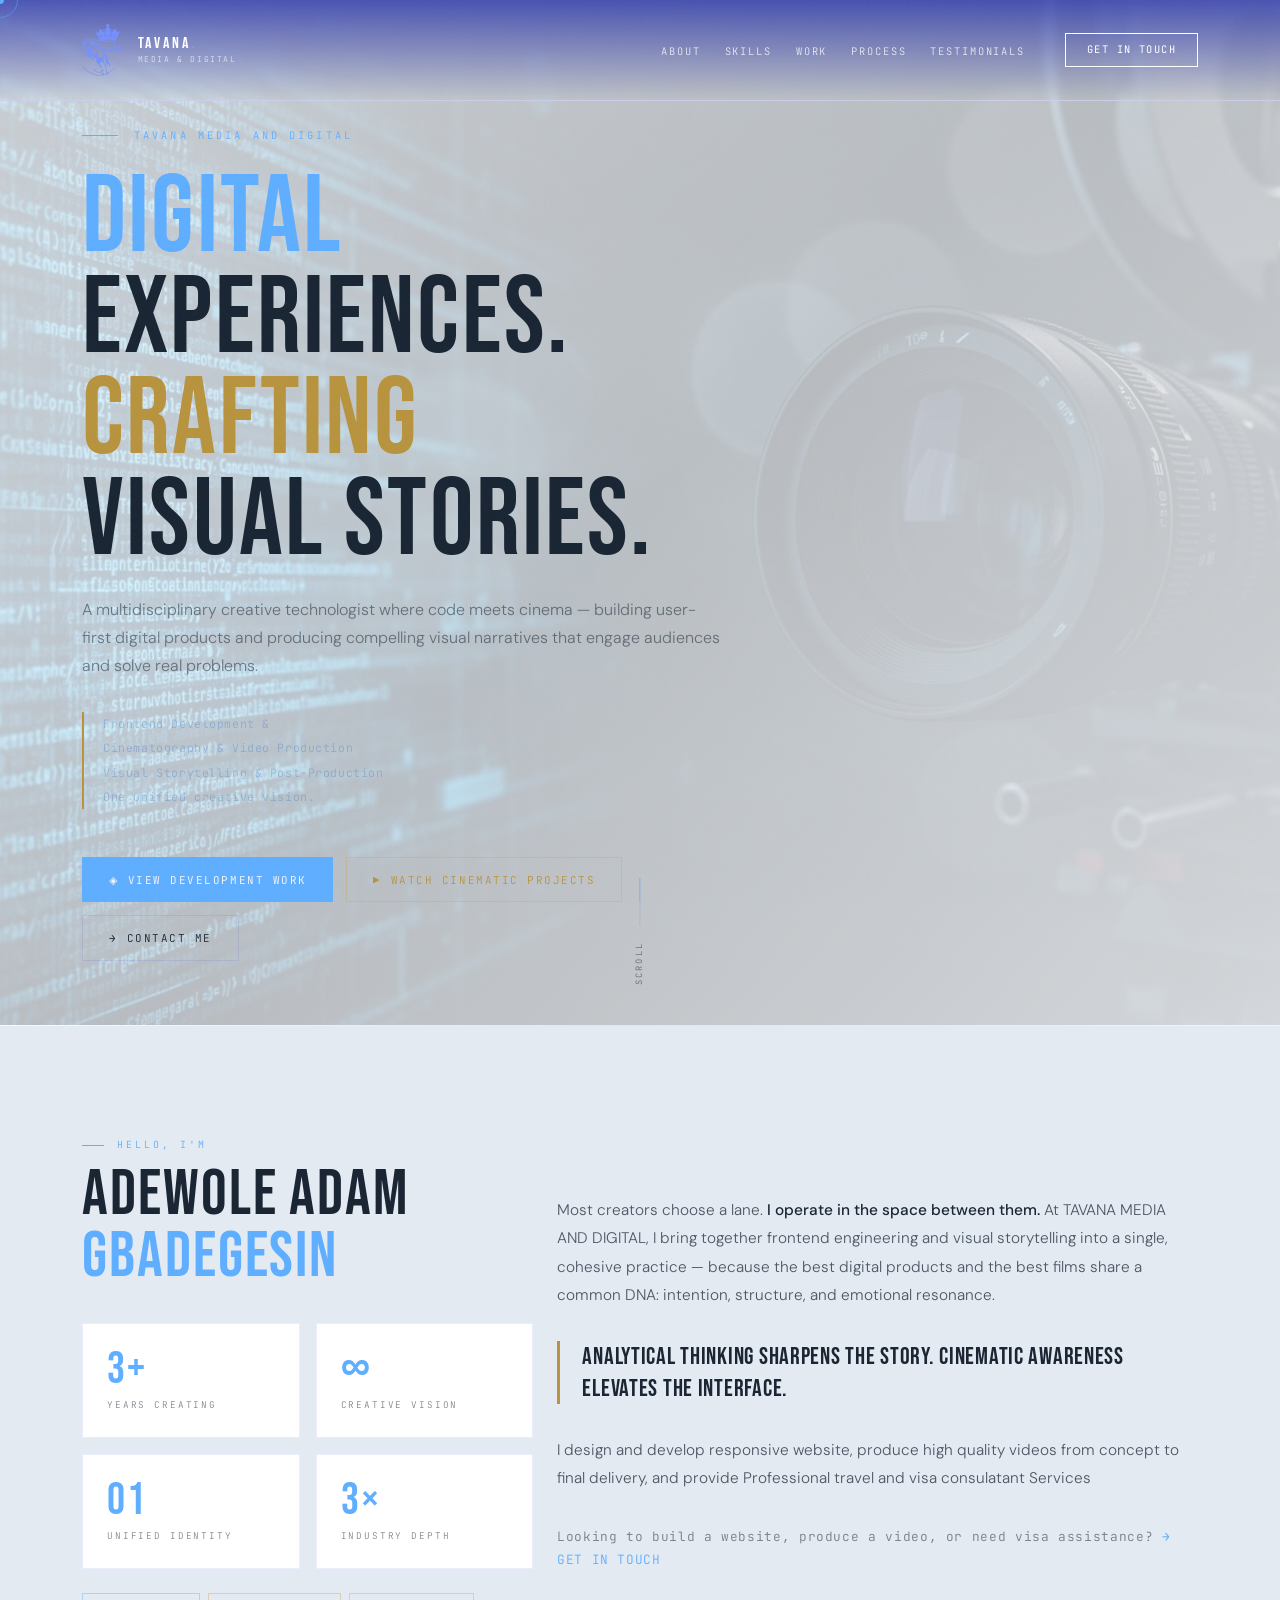
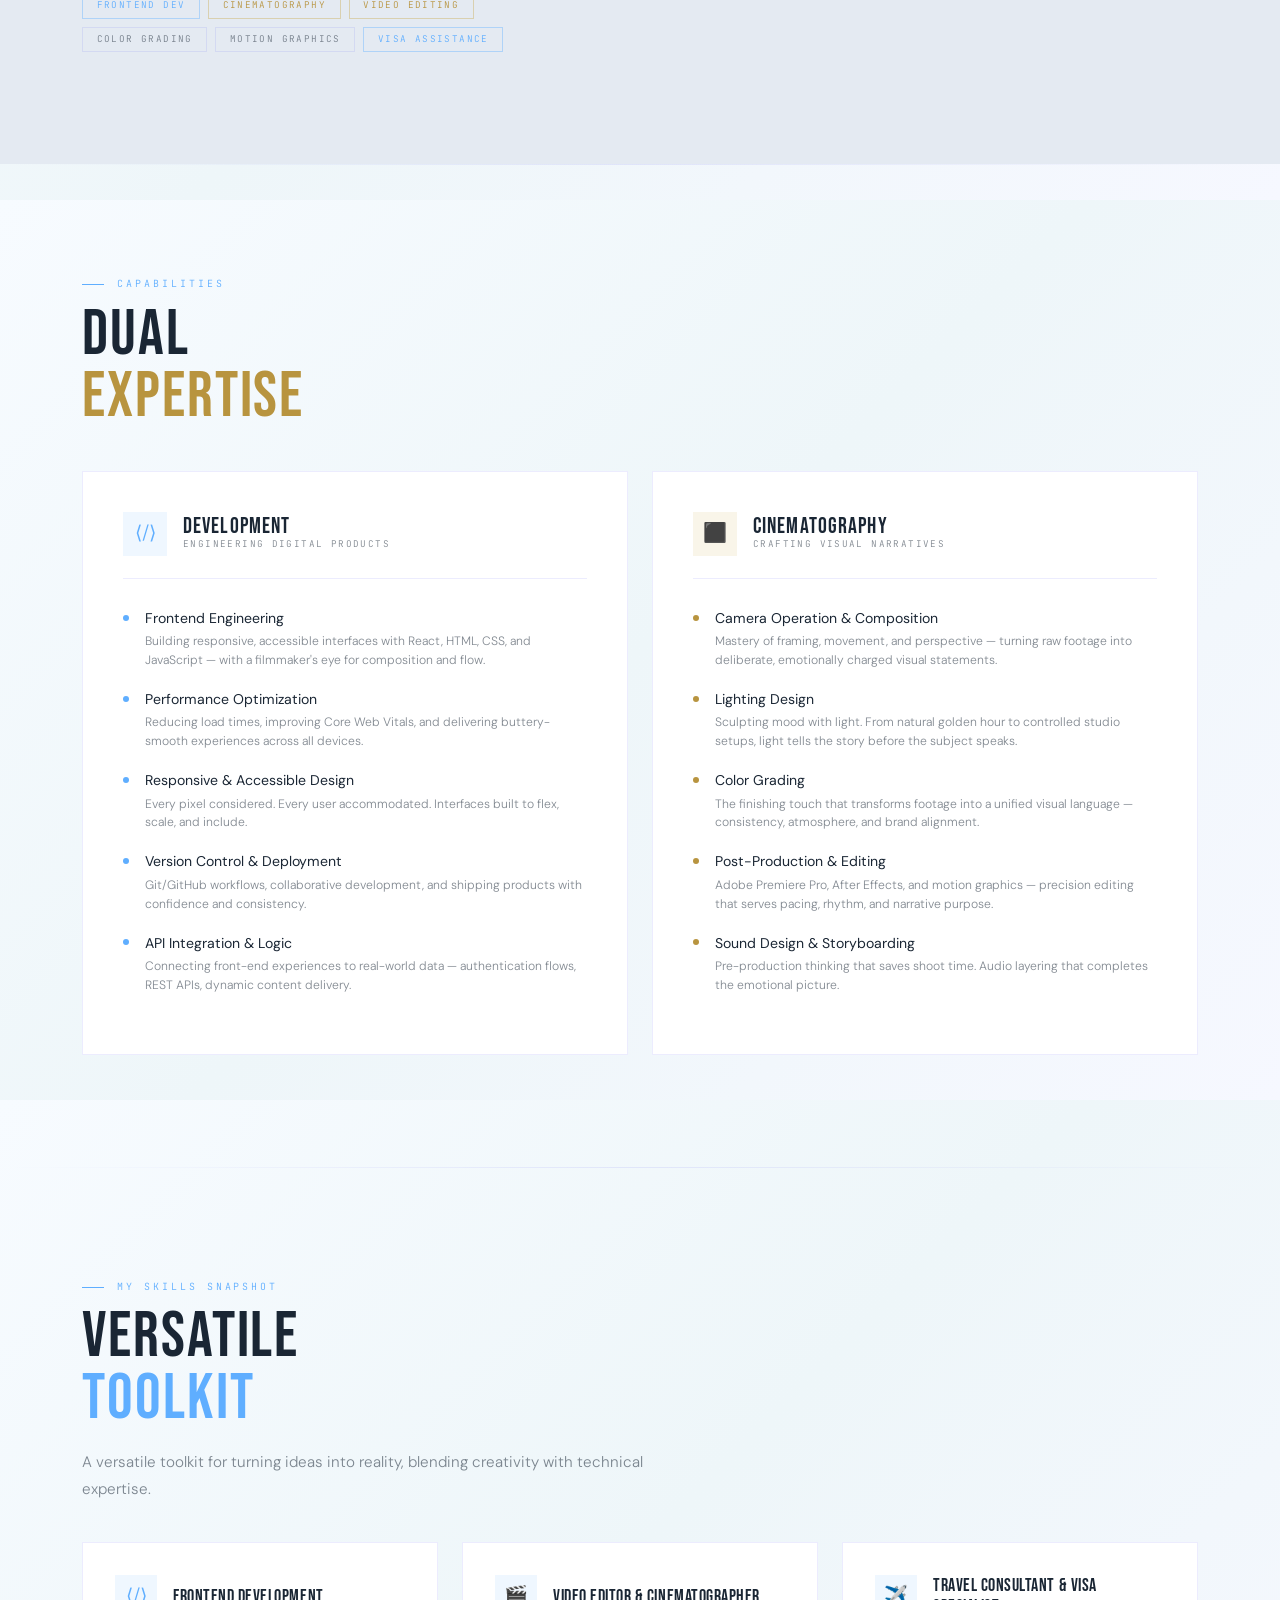
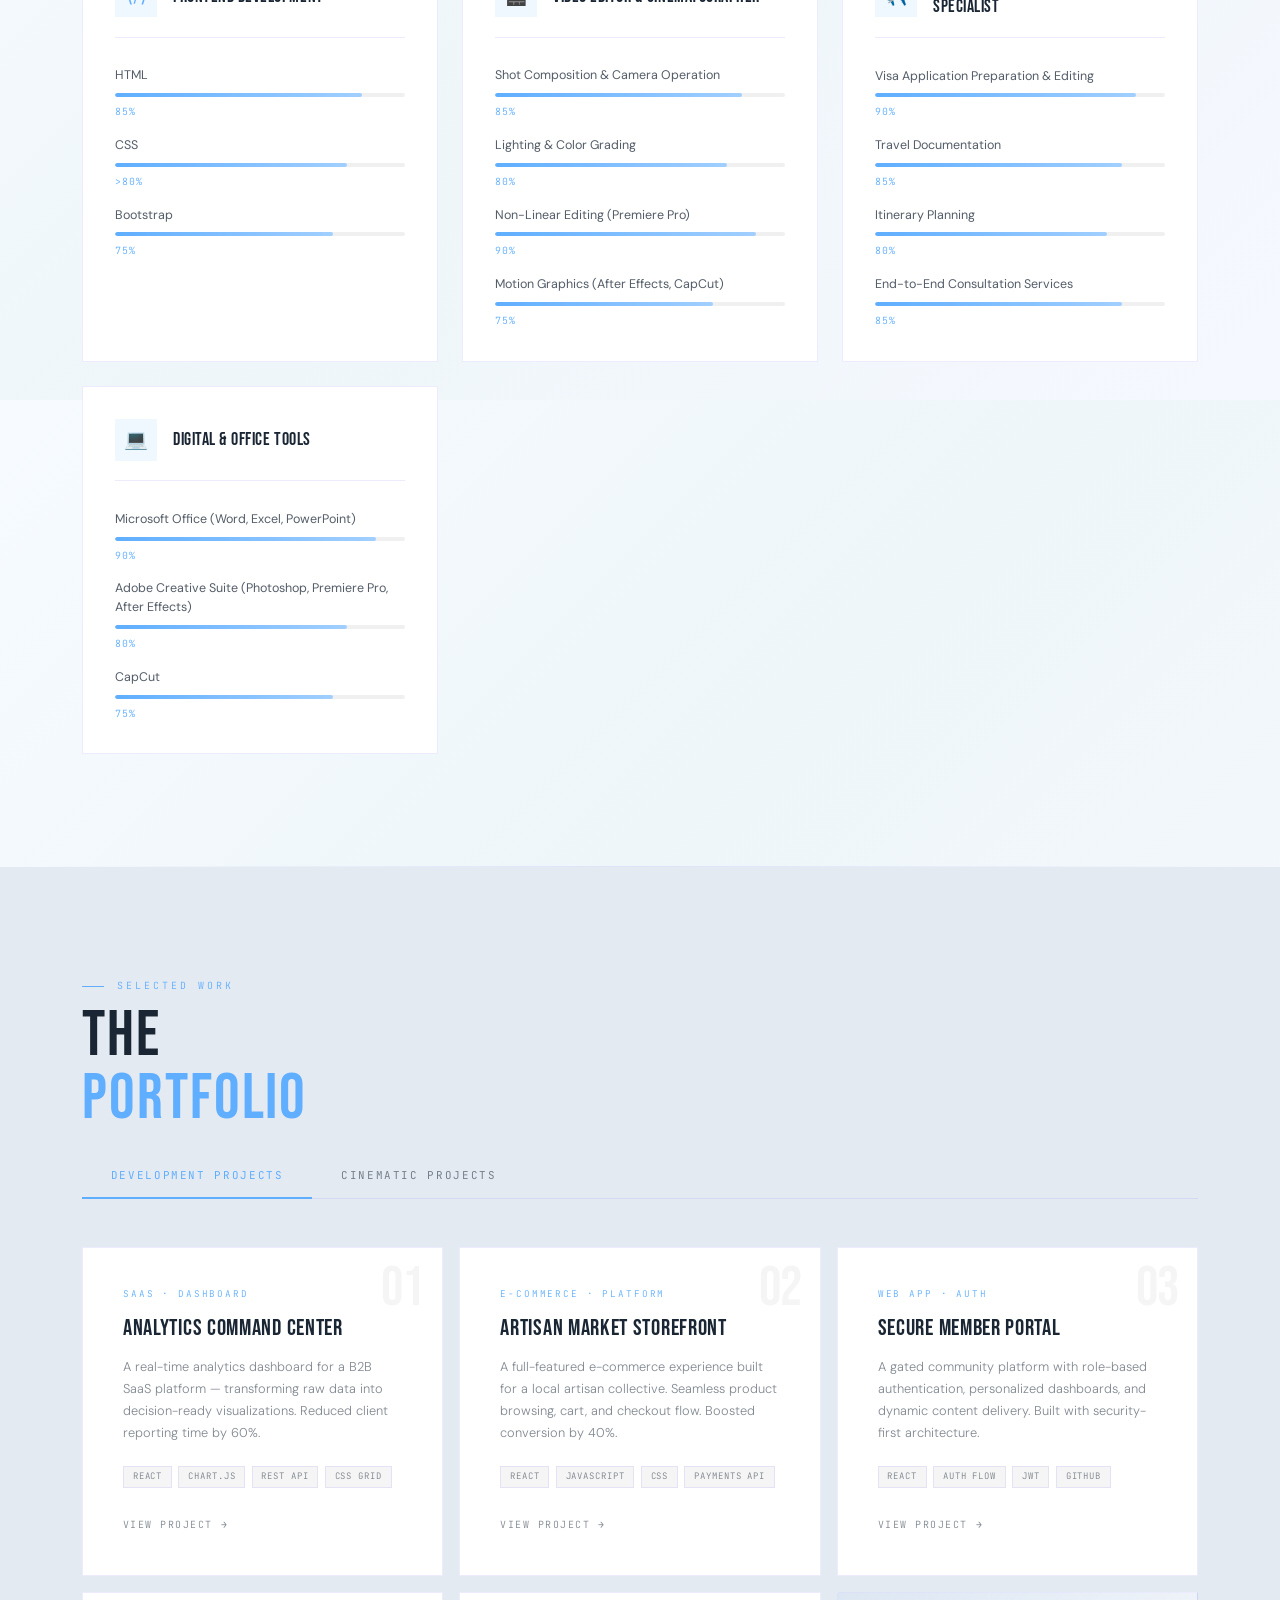
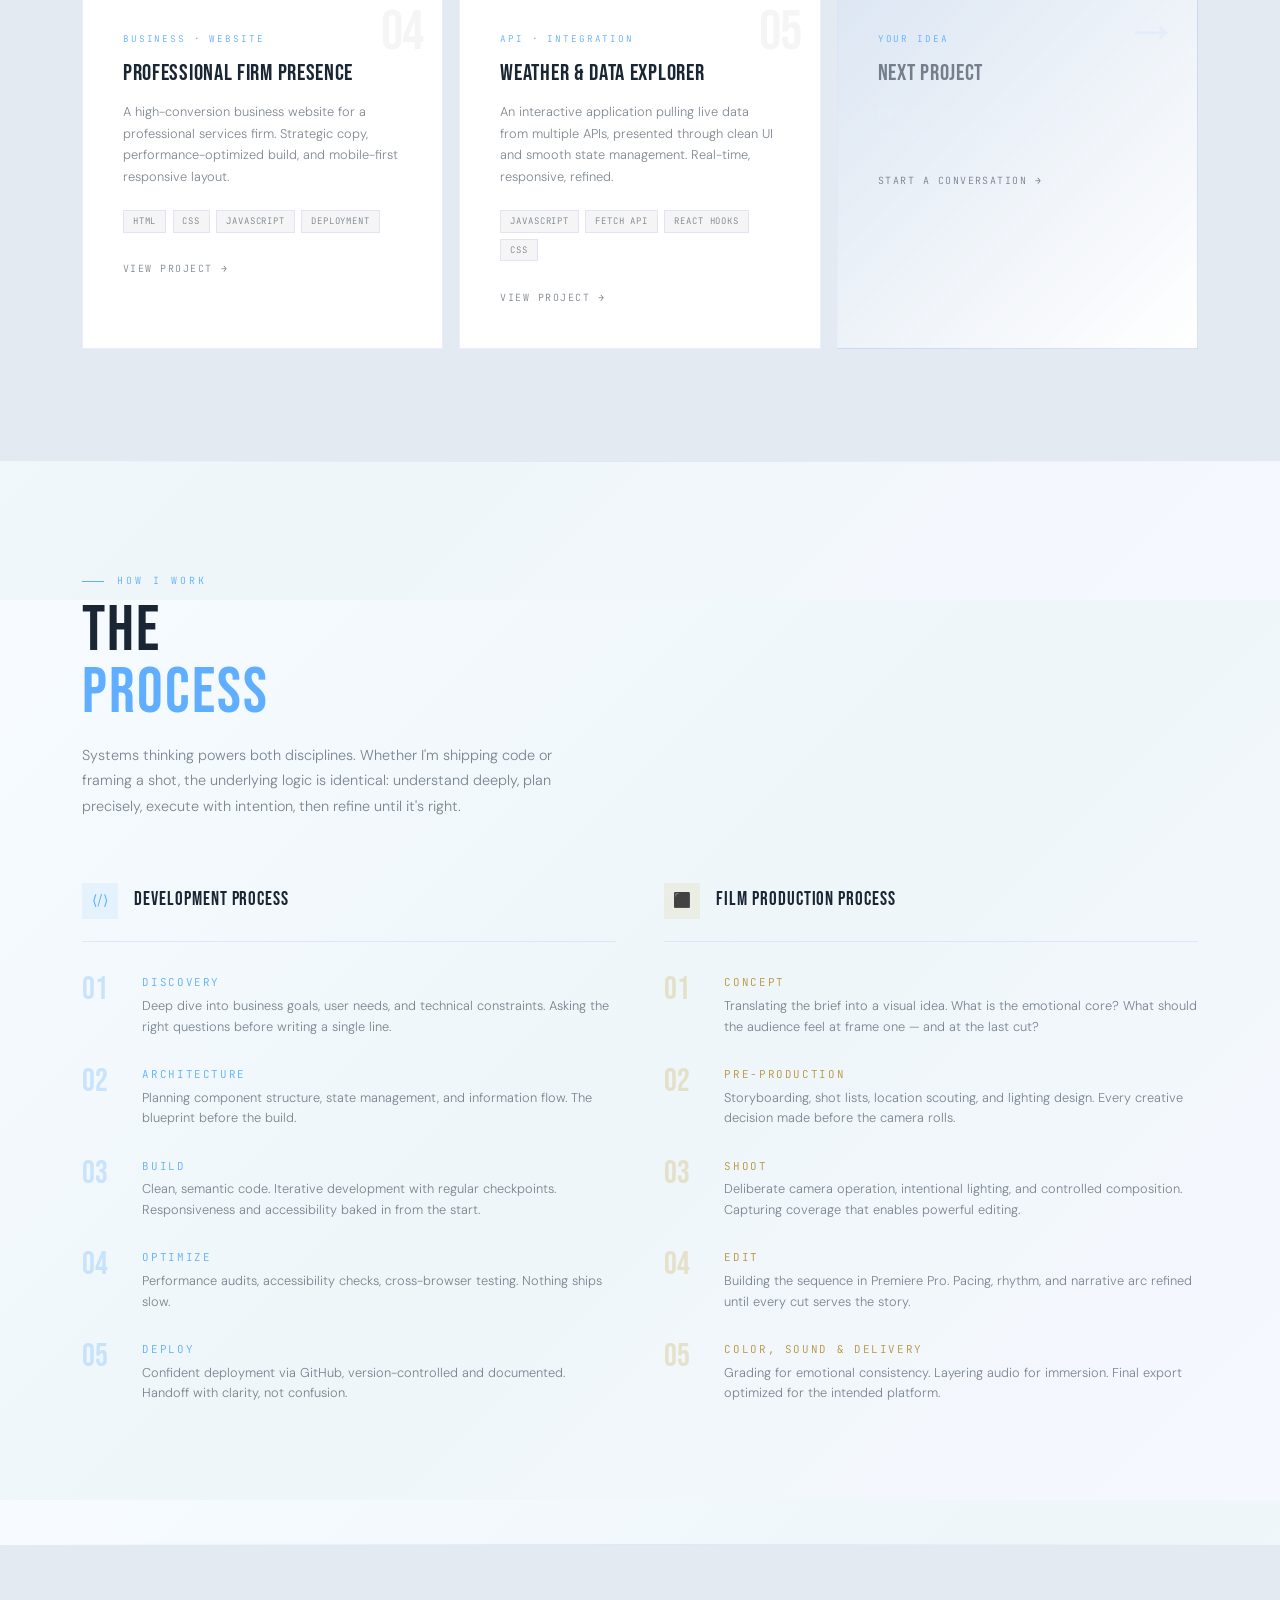
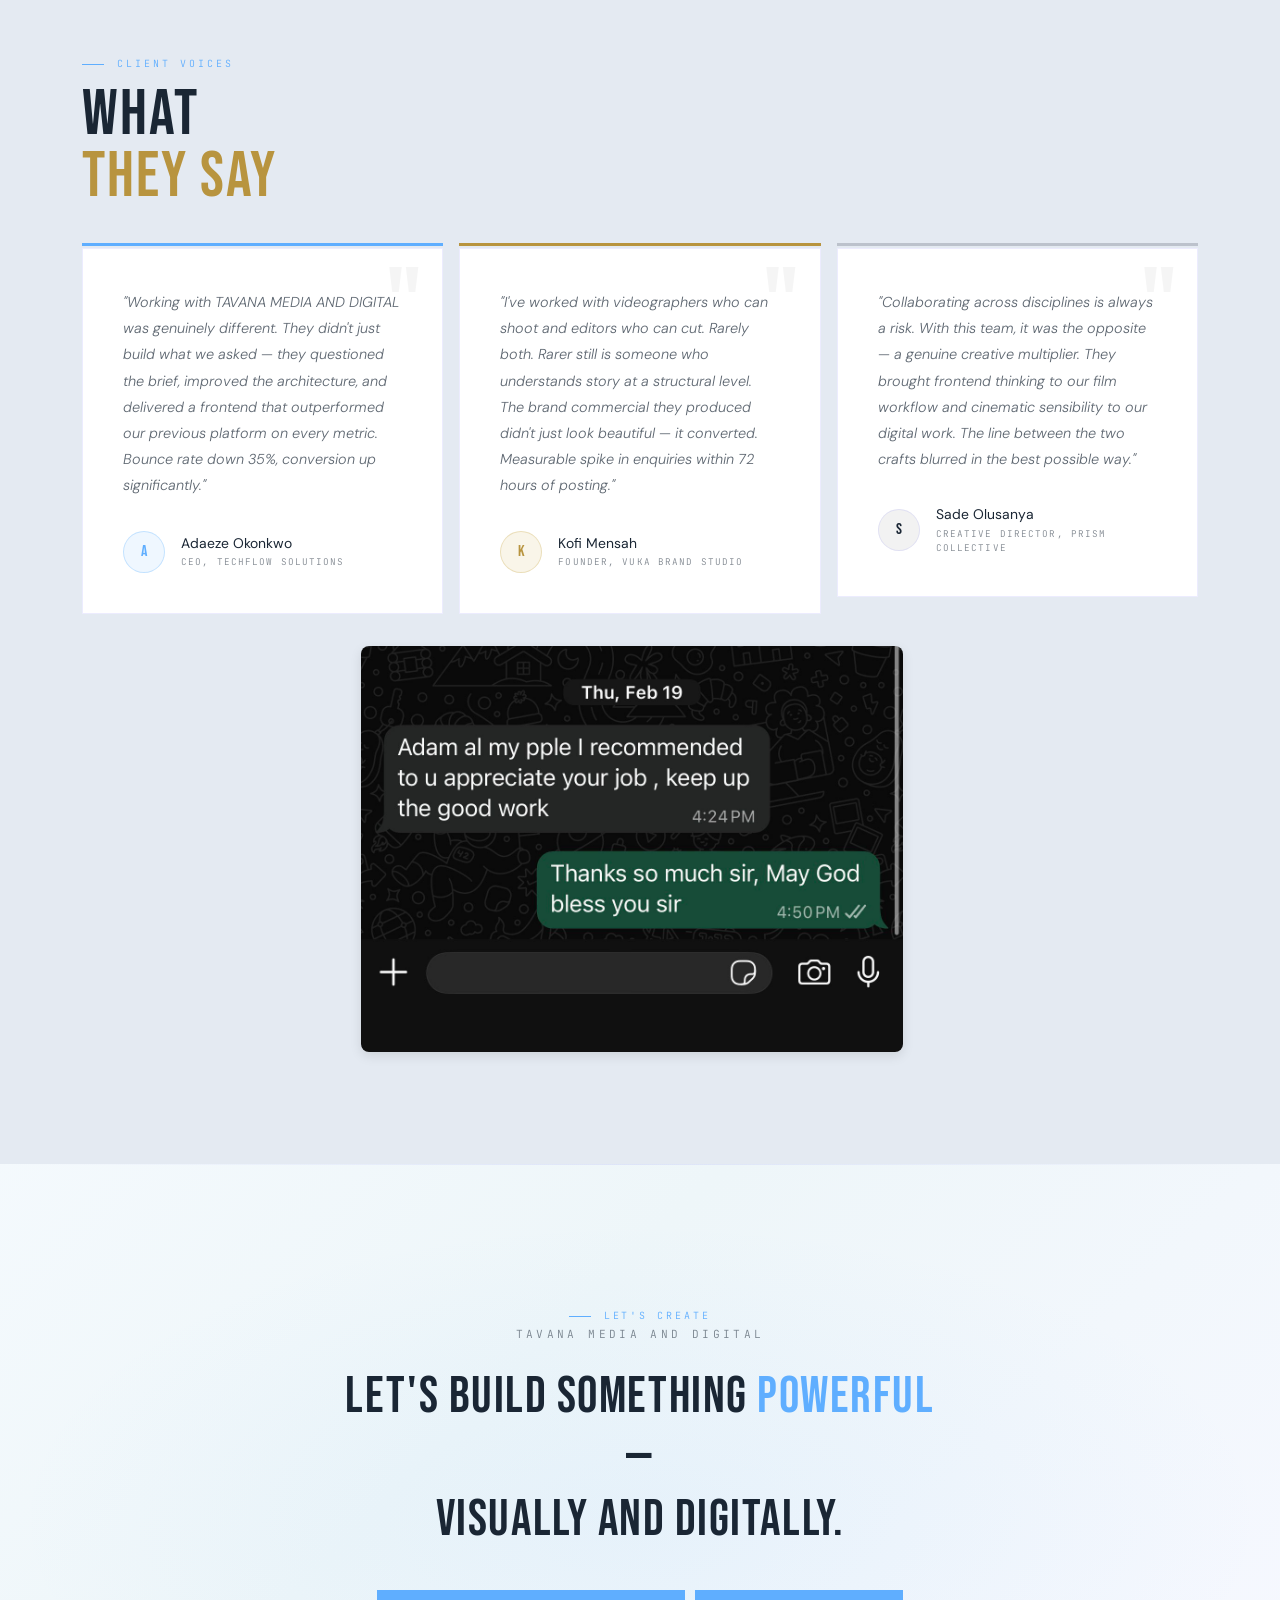
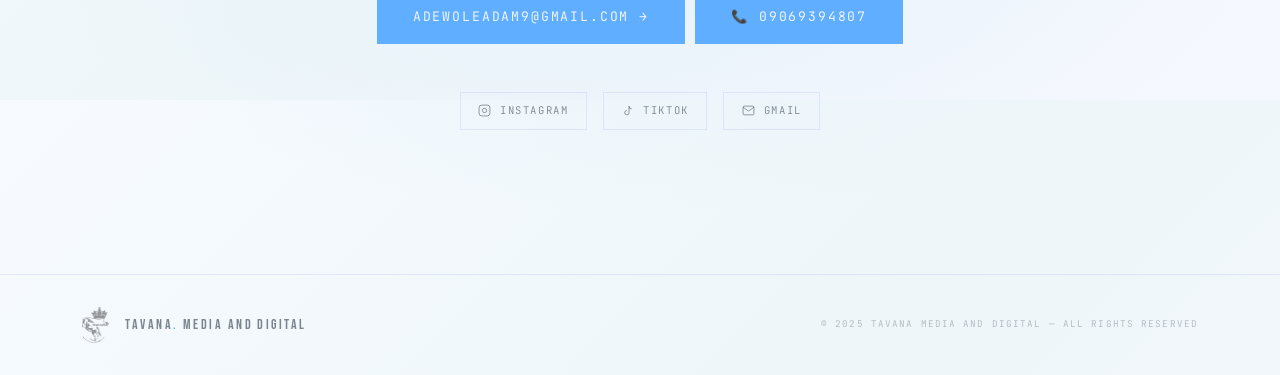
==== commit f732a2e9: "Messge" ====
--- a/index.html
+++ b/index.html
@@ -568,8 +568,8 @@
           </div>
 
           <div class="col-lg-4 col-md-6 reveal reveal-delay-2">
-            <div class="project-card dev" style="background:linear-gradient(135deg,rgba(26,143,255,0.06),var(--card));">
-              <div class="project-num" style="color:rgba(26,143,255,0.07);">→</div>
+            <div class="project-card dev" style="background:linear-gradient(135deg,rgba(var(--blue-rgb),0.06),var(--card));">
+              <div class="project-num" style="color:rgba(var(--blue-rgb),0.07);">→</div>
               <div class="project-type type-dev">Your Idea</div>
               <h3 class="project-title" style="color:var(--muted);">NEXT PROJECT</h3>
               <p class="project-desc" style="color:rgba(240,244,255,0.3);">Have a project in mind? Let's engineer something remarkable together.</p>
--- a/style.css
+++ b/style.css
@@ -9,6 +9,7 @@
    CSS CUSTOM PROPERTIES
    ============================================================ */
 :root {
+  /* base palette – all blues unified to a calmer shade */
   --black:       #f0f4f8;
   --dark:        #e4eaf2;
   --card:        #ffffff;
@@ -16,10 +17,14 @@
   --border:      rgba(21, 13, 232, 0.08);
   --border-hover:rgba(1, 8, 233, 0.15);
 
-  --blue:        #1a8fff;
-  --blue-dim:    rgba(26, 143, 255, 0.10);
-  --blue-glow:   rgba(26, 143, 255, 0.25);
-  --blue-light:  #4daaff;
+  /* calm blue tone applied everywhere
+     adjust these values if you'd like a different variant */
+  --blue:        #5faeff;
+  /* rgb components of the blue for use with rgba() */
+  --blue-rgb:    95, 174, 255;
+  --blue-dim:    rgba(var(--blue-rgb), 0.10);
+  --blue-glow:   rgba(var(--blue-rgb), 0.25);
+  --blue-light:  #a1cfff;
 
   --gold:        #b8943f;
   --gold-dim:    rgba(201, 168, 76, 0.12);
@@ -38,9 +43,10 @@
   --transition-slow:   0.6s ease;
 
   --radius-none: 0;
-  --shadow-blue: 0 0 40px rgba(26, 143, 255, 0.15);
+  --shadow-blue: 0 0 40px rgba(95, 174, 255, 0.15);
   --shadow-gold: 0 0 40px rgba(201, 168, 76, 0.10);
 }
+
 
 /* ============================================================
    PAGE PRELOADER (GPU-friendly: transform + opacity only)
@@ -138,7 +144,7 @@
   position: fixed;
   width: 36px;
   height: 36px;
-  border: 1px solid rgba(26, 143, 255, 0.5);
+  border: 1px solid rgba(var(--blue-rgb), 0.5);
   border-radius: 50%;
   pointer-events: none;
   z-index: 9998;
@@ -156,7 +162,7 @@
   right: 0;
   z-index: 900;
   padding: 1.2rem 0;
-  background: #1a8fff;
+  background: #ffffffc2;
   backdrop-filter: blur(4px);
   -webkit-backdrop-filter: blur(4px);
   border-bottom: 1px solid rgba(252, 254, 255, 0.719);
@@ -171,7 +177,8 @@
 }
 
 .nav-logo-img:hover {
-  filter: brightness(0) saturate(100%) invert(55%) sepia(100%) saturate(600%) hue-rotate(190deg) brightness(120%);
+  /* maintain same filter transition but tune to new blue hue if necessary */
+  filter: brightness(0) saturate(100%) invert(52%) sepia(95%) saturate(500%) hue-rotate(188deg) brightness(116%);
   transform: scale(1.04);
 }
 
@@ -242,15 +249,20 @@
 }
 
 .btn-nav-cta:hover {
-  background: rgba(7, 3, 255, 0.1) !important;
+  background: rgba(255, 255, 255, 0.693) !important;
   color: #ffffff !important;
 }
 
 /* Mobile nav toggle */
 .navbar-toggler {
-  border: 1px solid rgba(252, 251, 254, 0.866) !important;
+  border: 1px solid rgba(var(--blue-rgb),0.7) !important;
   border-radius: 0 !important;
   padding: 0.4rem 0.6rem;
+  color: var(--blue) !important;
+}
+
+.navbar-toggler-icon {
+  color: var(--light rgba(15, 15, 156, 0.375)) !important;
 }
 
 /* .navbar-toggler-icon {
@@ -302,8 +314,8 @@
   inset: 0;
   z-index: 0;
   background-image:
-    linear-gradient(rgba(26, 143, 255, 0.03) 1px, transparent 1px),
-    linear-gradient(90deg, rgba(26, 143, 255, 0.03) 1px, transparent 1px);
+    linear-gradient(rgba(var(--blue-rgb), 0.03) 1px, transparent 1px),
+    linear-gradient(90deg, rgba(var(--blue-rgb), 0.03) 1px, transparent 1px);
   background-size: 80px 80px;
   mask-image: radial-gradient(ellipse at center, rgba(0, 0, 0, 0.1) 0%, transparent 75%);
   -webkit-mask-image: radial-gradient(ellipse at center, rgba(0, 0, 0, 0.1) 0%, transparent 75%);
@@ -362,7 +374,7 @@
 .hero-statement {
   font-family: var(--font-mono);
   font-size: 0.72rem;
-  color: rgba(26, 38, 52, 0.4);
+  color: rgba(73, 132, 199, 0.4);
   letter-spacing: 0.05em;
   line-height: 2.1;
   margin-bottom: 3rem;
@@ -426,13 +438,13 @@
   font-family: var(--font-mono);
   font-size: 0.62rem;
   line-height: 2;
-  color: rgba(26, 143, 255, 0.5);
-}
-
-.code-keyword { color: rgba(26, 143, 255, 0.9); }
+  color: rgba(var(--blue-rgb), 0.5);
+}
+
+.code-keyword { color: rgba(var(--blue-rgb), 0.9); }
 .code-string  { color: rgba(201, 168, 76, 0.8); }
 .code-comment { color: rgba(0, 0, 0, 0.3); }
-.code-fn      { color: rgba(26, 143, 255, 0.7); }
+.code-fn      { color: rgba(var(--blue-rgb), 0.7); }
 
 .blink {
   display: inline-block;
@@ -637,7 +649,7 @@
 }
 
 .stat-card:hover {
-  border-color: rgba(26, 143, 255, 0.25);
+  border-color: rgba(var(--blue-rgb), 0.25);
   background: var(--card-hover);
   transform: translateY(-3px);
 }
@@ -693,7 +705,7 @@
 }
 
 .badge-blue {
-  border-color: rgba(26, 143, 255, 0.4);
+  border-color: rgba(var(--blue-rgb), 0.4);
   color: var(--blue);
 }
 
@@ -957,7 +969,7 @@
   flex-shrink: 0;
 }
 
-.step-num-dev  { color: rgba(26, 143, 255, 0.28); }
+.step-num-dev  { color: rgba(var(--blue-rgb), 0.28); }
 .step-num-film { color: rgba(201, 168, 76, 0.28); }
 
 .step-name {
@@ -1034,7 +1046,7 @@
   flex-shrink: 0;
 }
 
-.avatar-blue  { background: var(--blue-dim);  color: var(--blue);  border: 1px solid rgba(26, 143, 255, 0.3); }
+.avatar-blue  { background: var(--blue-dim);  color: var(--blue);  border: 1px solid rgba(var(--blue-rgb), 0.3); }
 .avatar-gold  { background: var(--gold-dim);  color: var(--gold);  border: 1px solid rgba(201, 168, 76, 0.3); }
 .avatar-white { background: rgba(0, 0, 0, 0.05); color: var(--white); border: 1px solid var(--border); }
 
@@ -1073,7 +1085,7 @@
   position: absolute;
   inset: 0;
   z-index: 0;
-  background: radial-gradient(ellipse 70% 60% at 50% 50%, rgba(26, 143, 255, 0.07) 0%, transparent 70%);
+  background: radial-gradient(ellipse 70% 60% at 50% 50%, rgba(var(--blue-rgb), 0.07) 0%, transparent 70%);
 }
 
 .contact-content { position: relative; z-index: 1; }
@@ -1305,3 +1317,22 @@
     display: none;
   }
 }
+
+/* extra tweaks for true mobile‑full responsiveness */
+@media (max-width: 767.98px) {
+  .hero-content {
+    text-align: center;
+    padding: 4rem 1rem;
+  }
+  .hero-actions a {
+    margin-bottom: 0.75rem;
+  }
+  .stat-card {
+    flex: 1 1 100%;
+  }
+}
+
+@media (max-width: 575.98px) {
+  .hero-headline { font-size: 2.5rem; }
+  .hero-sub { font-size: 1rem; }
+}
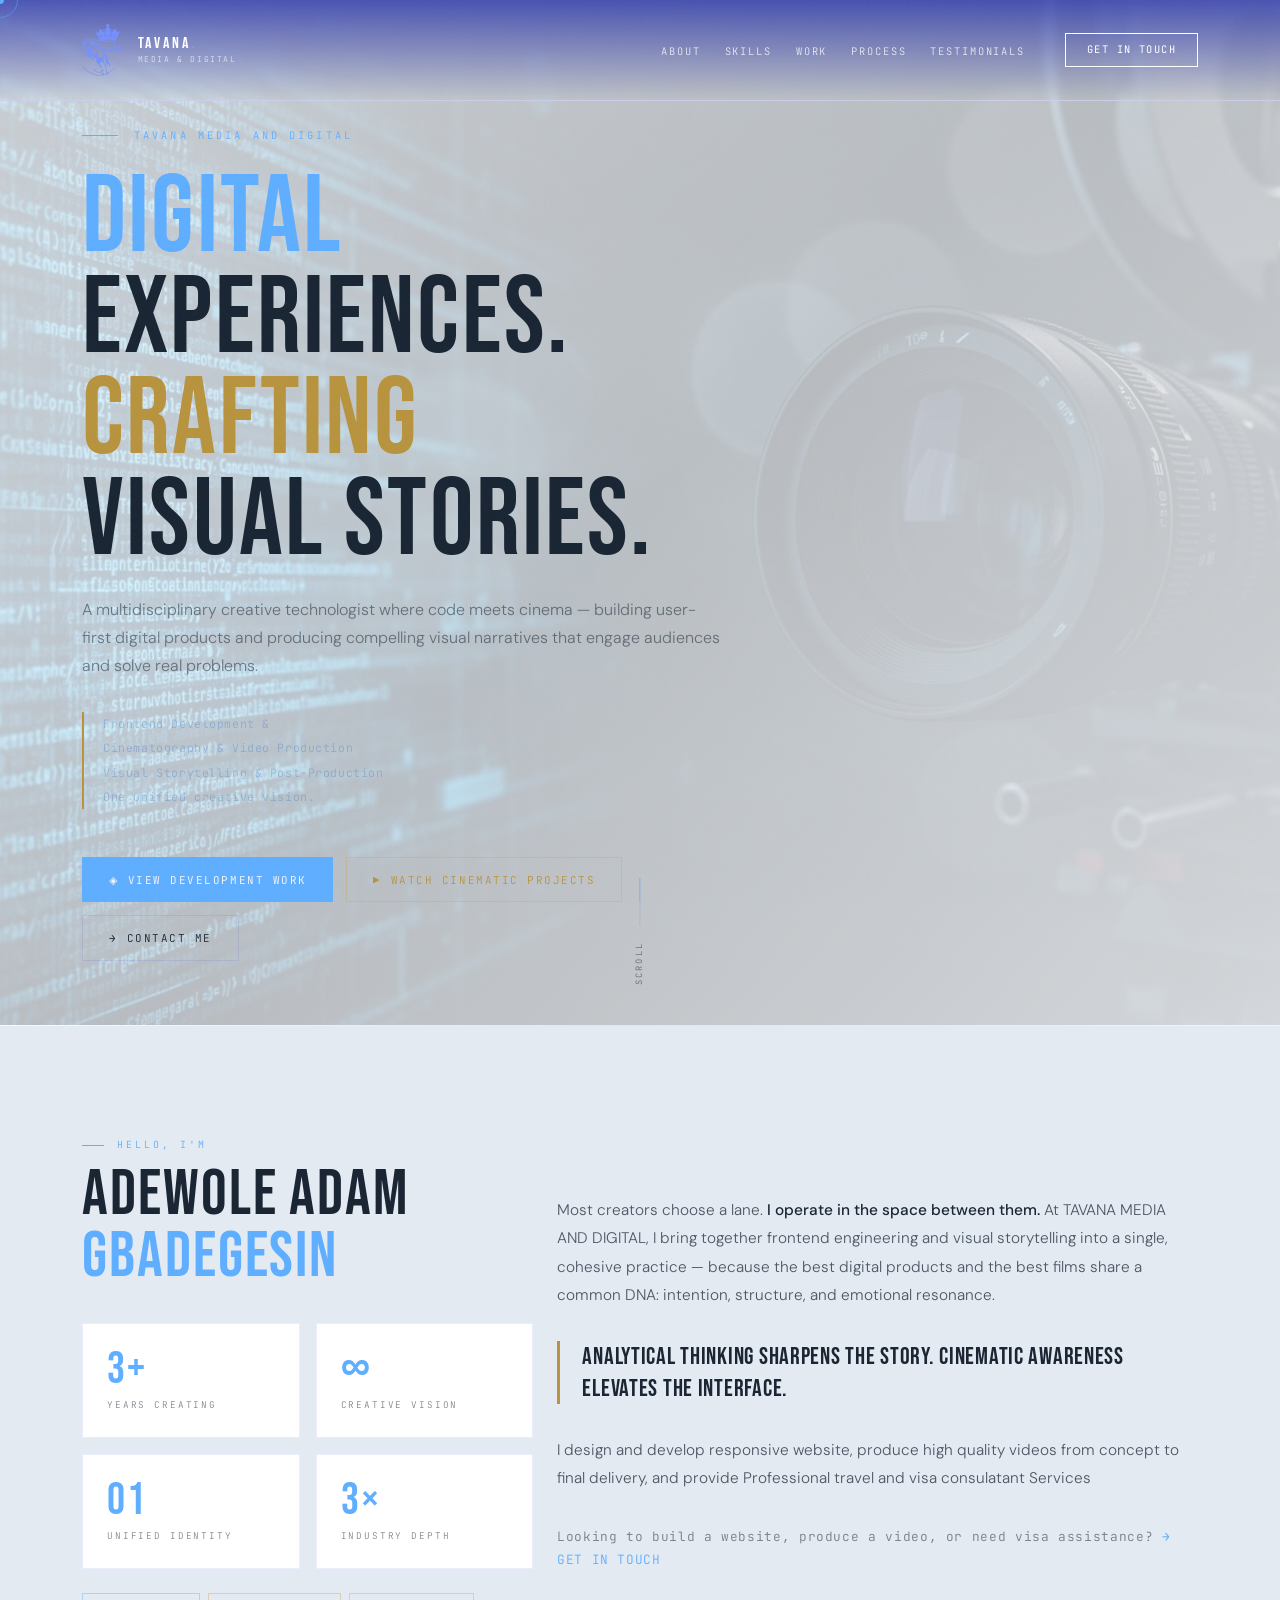
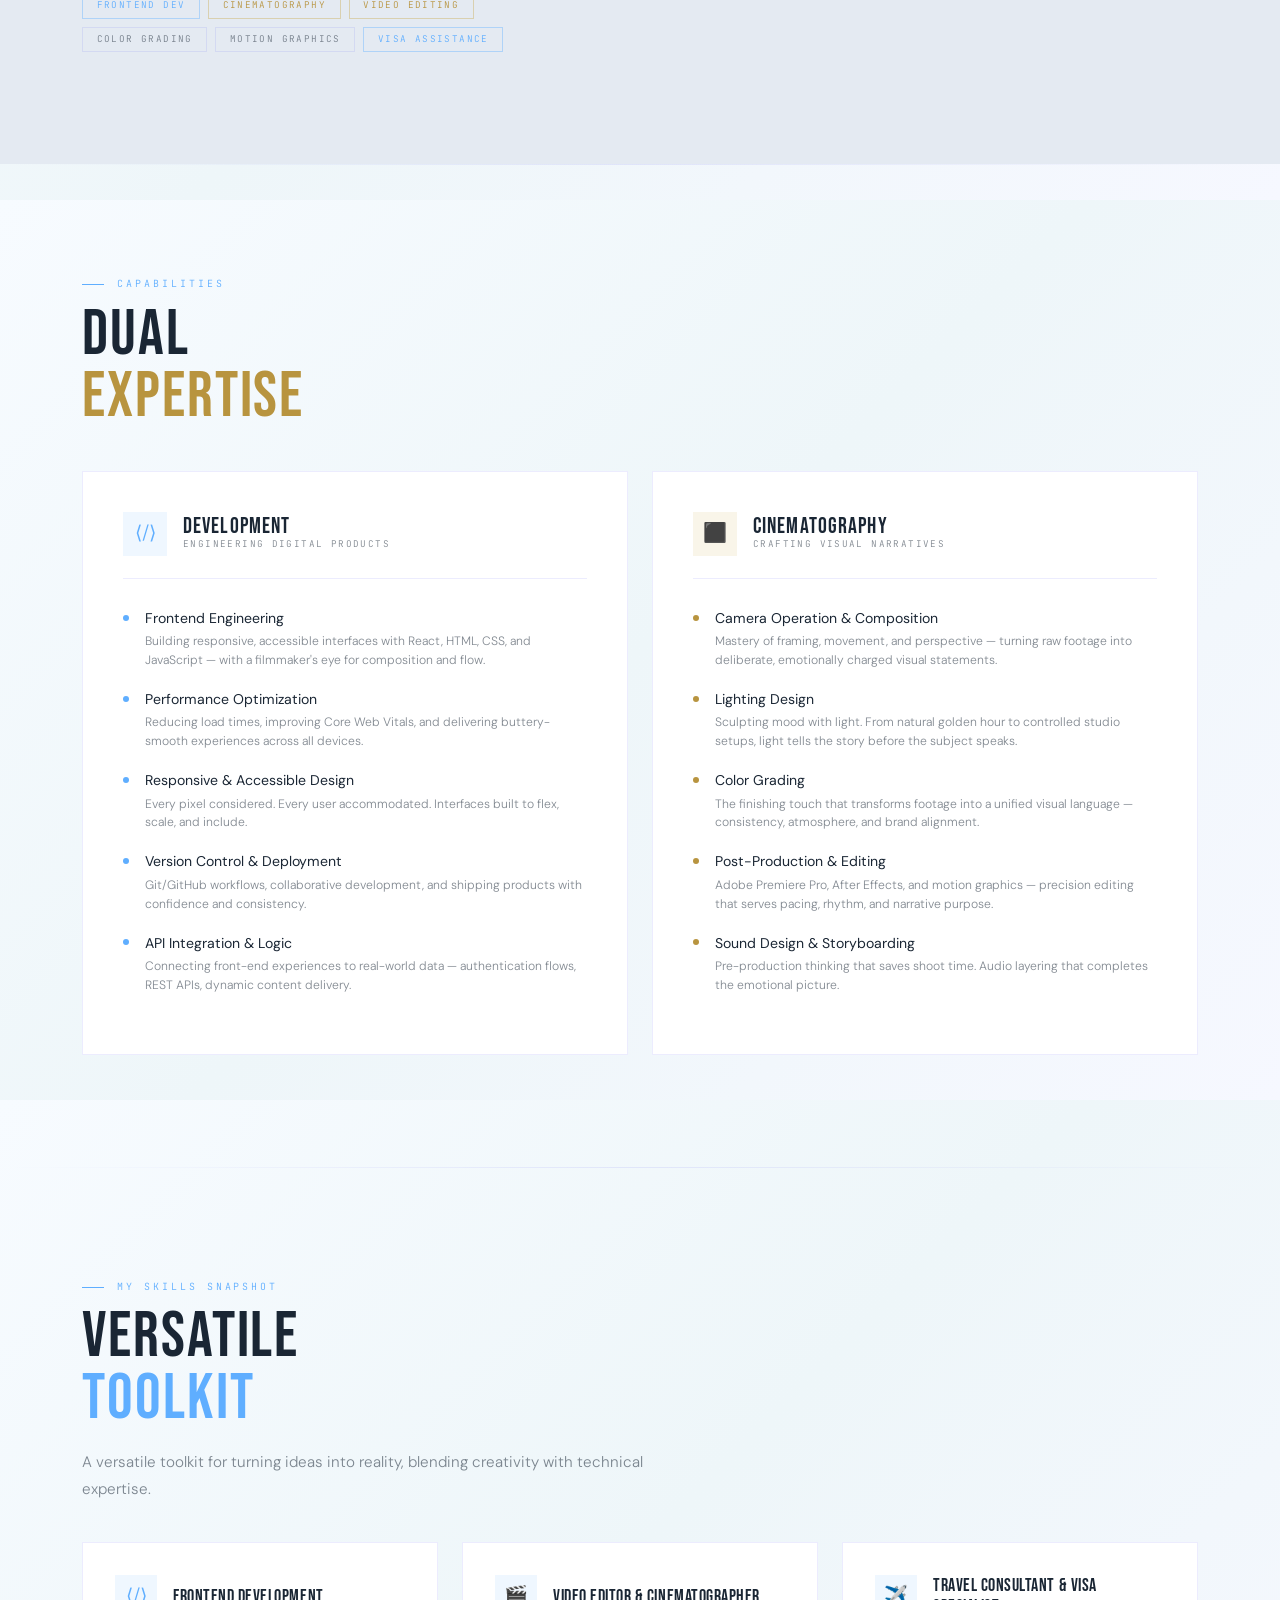
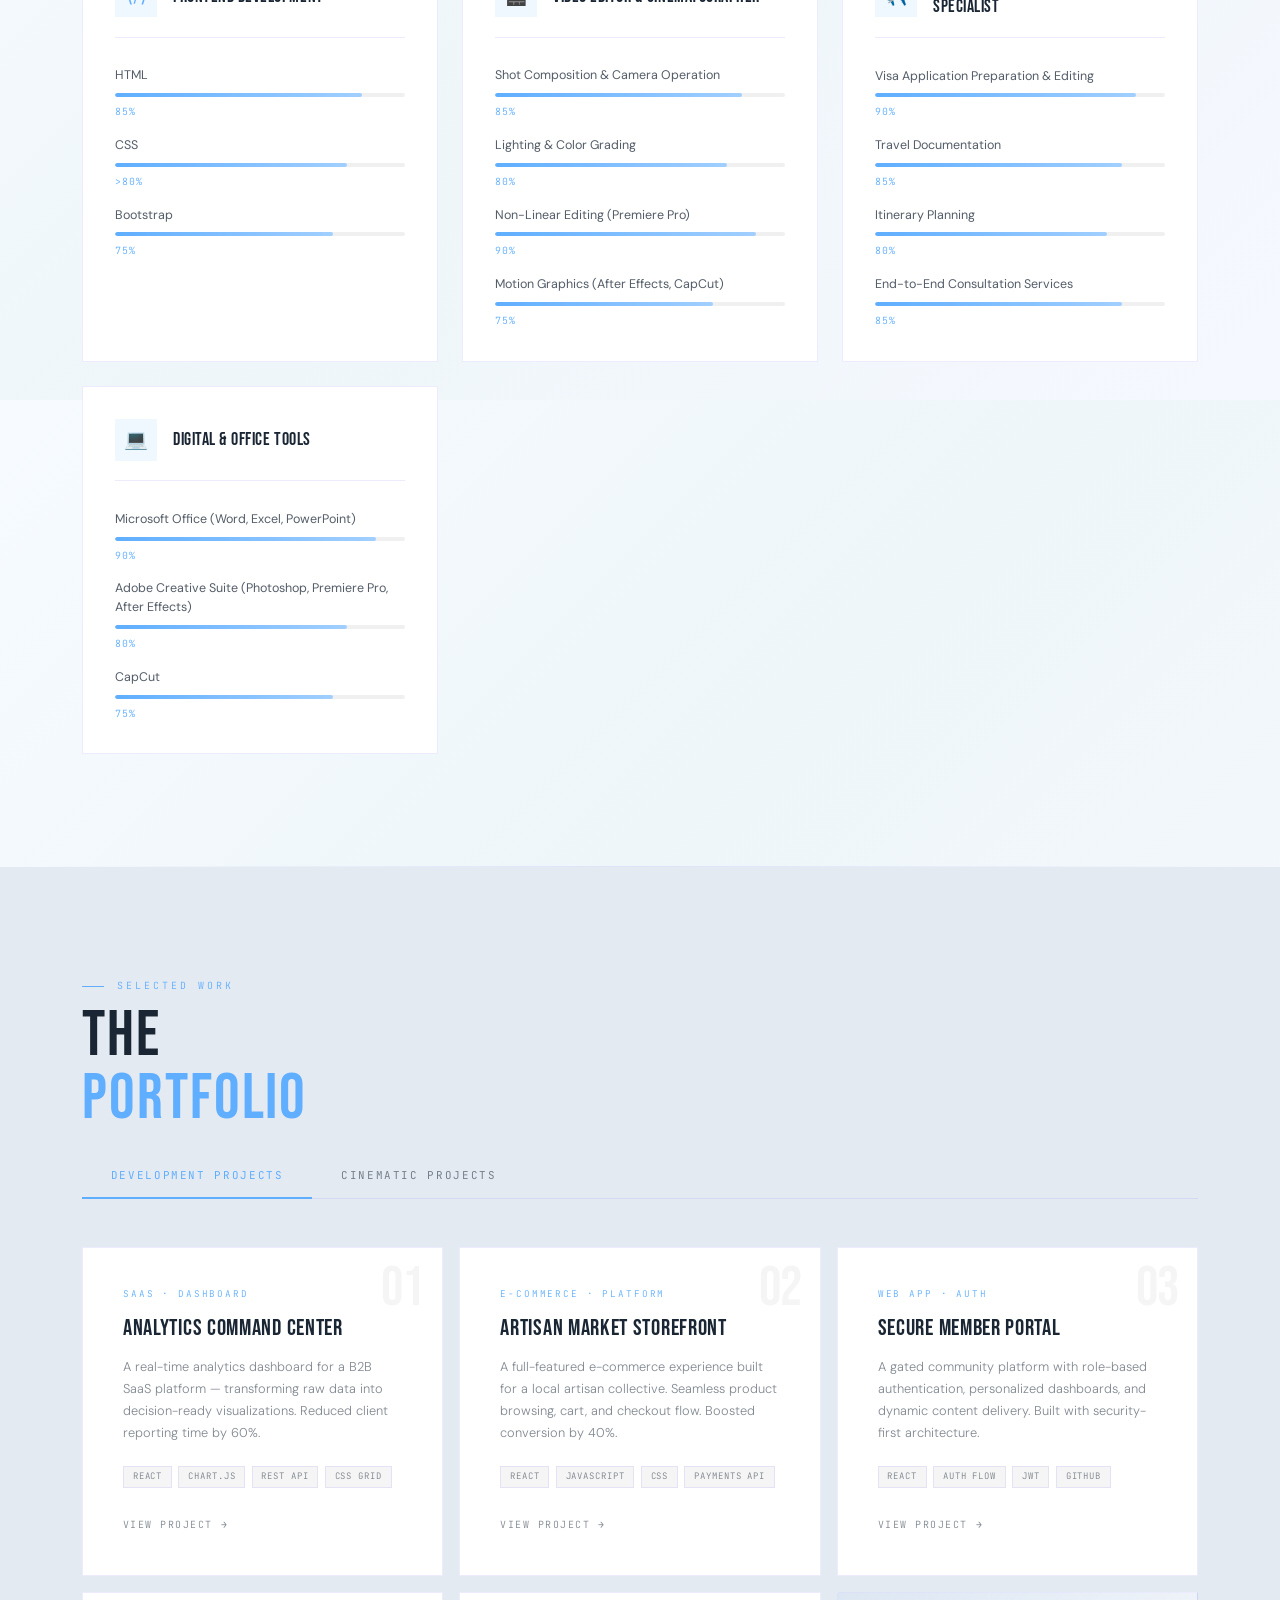
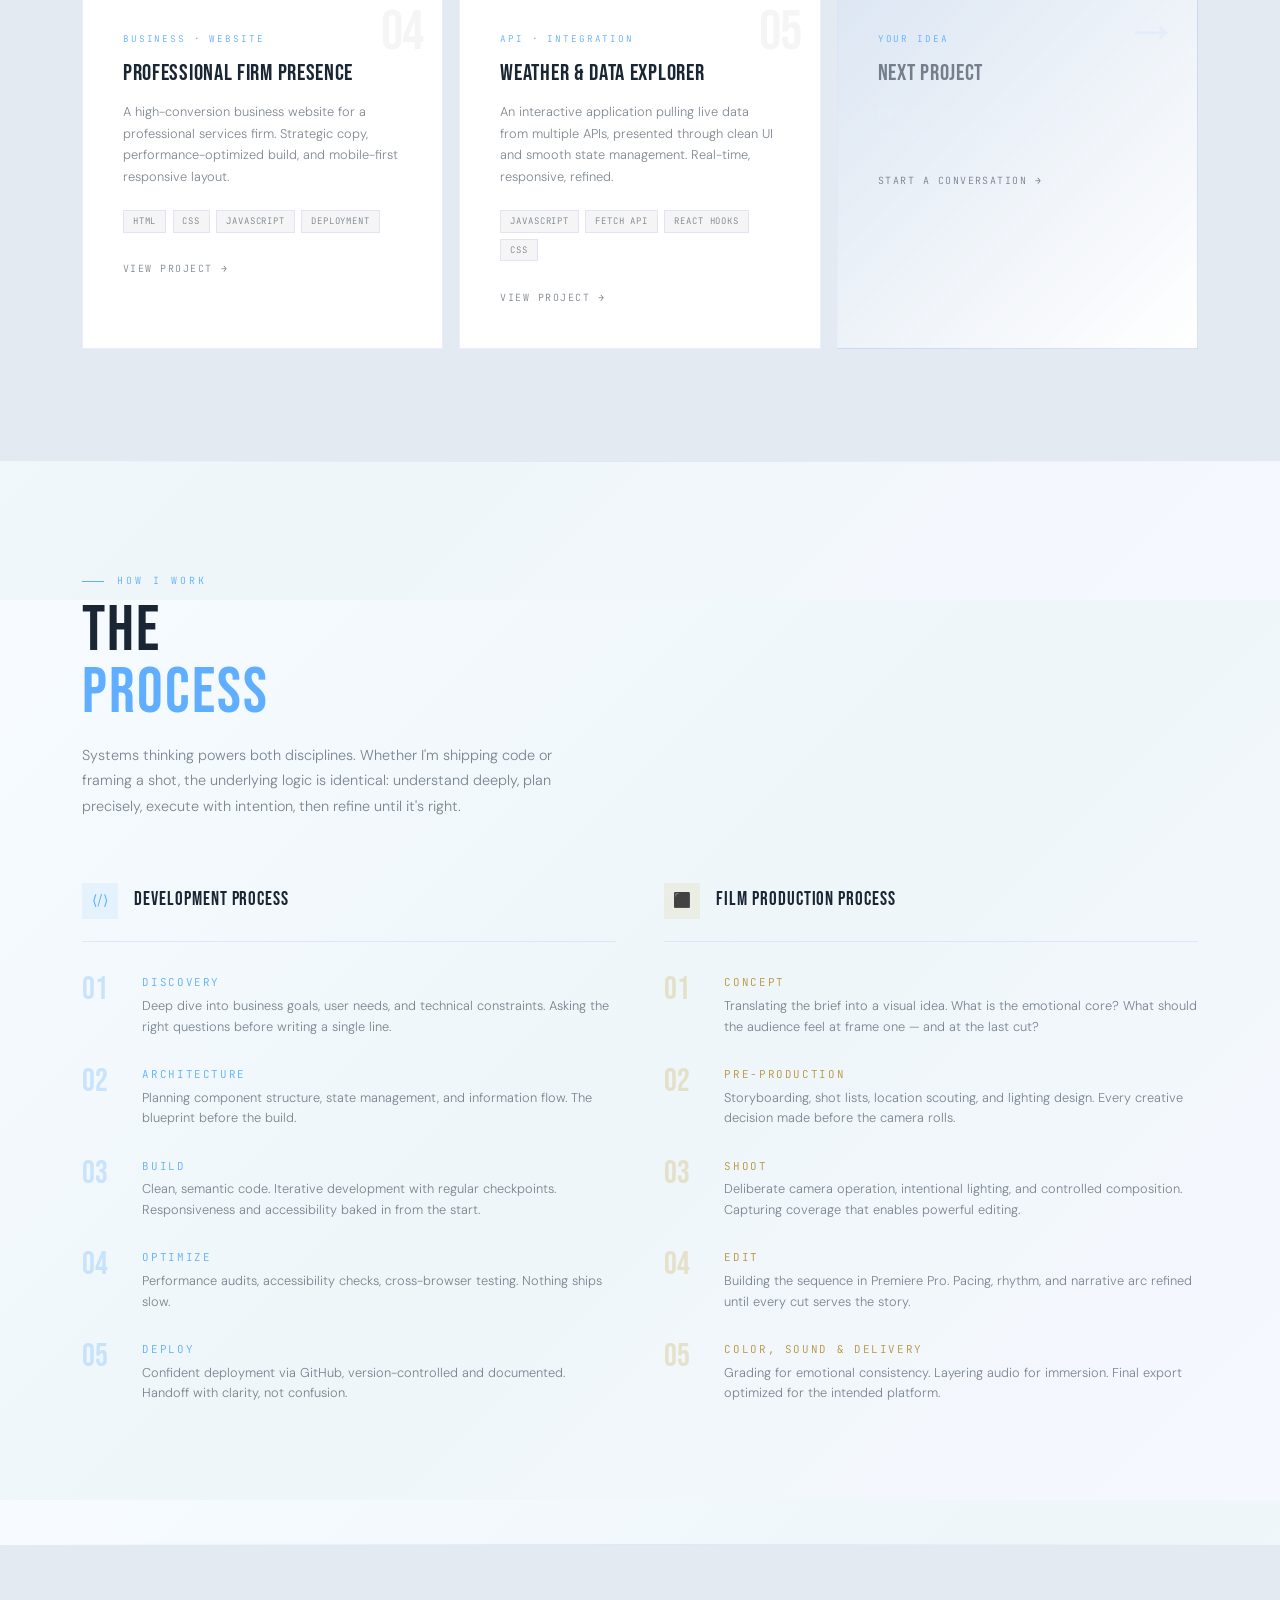
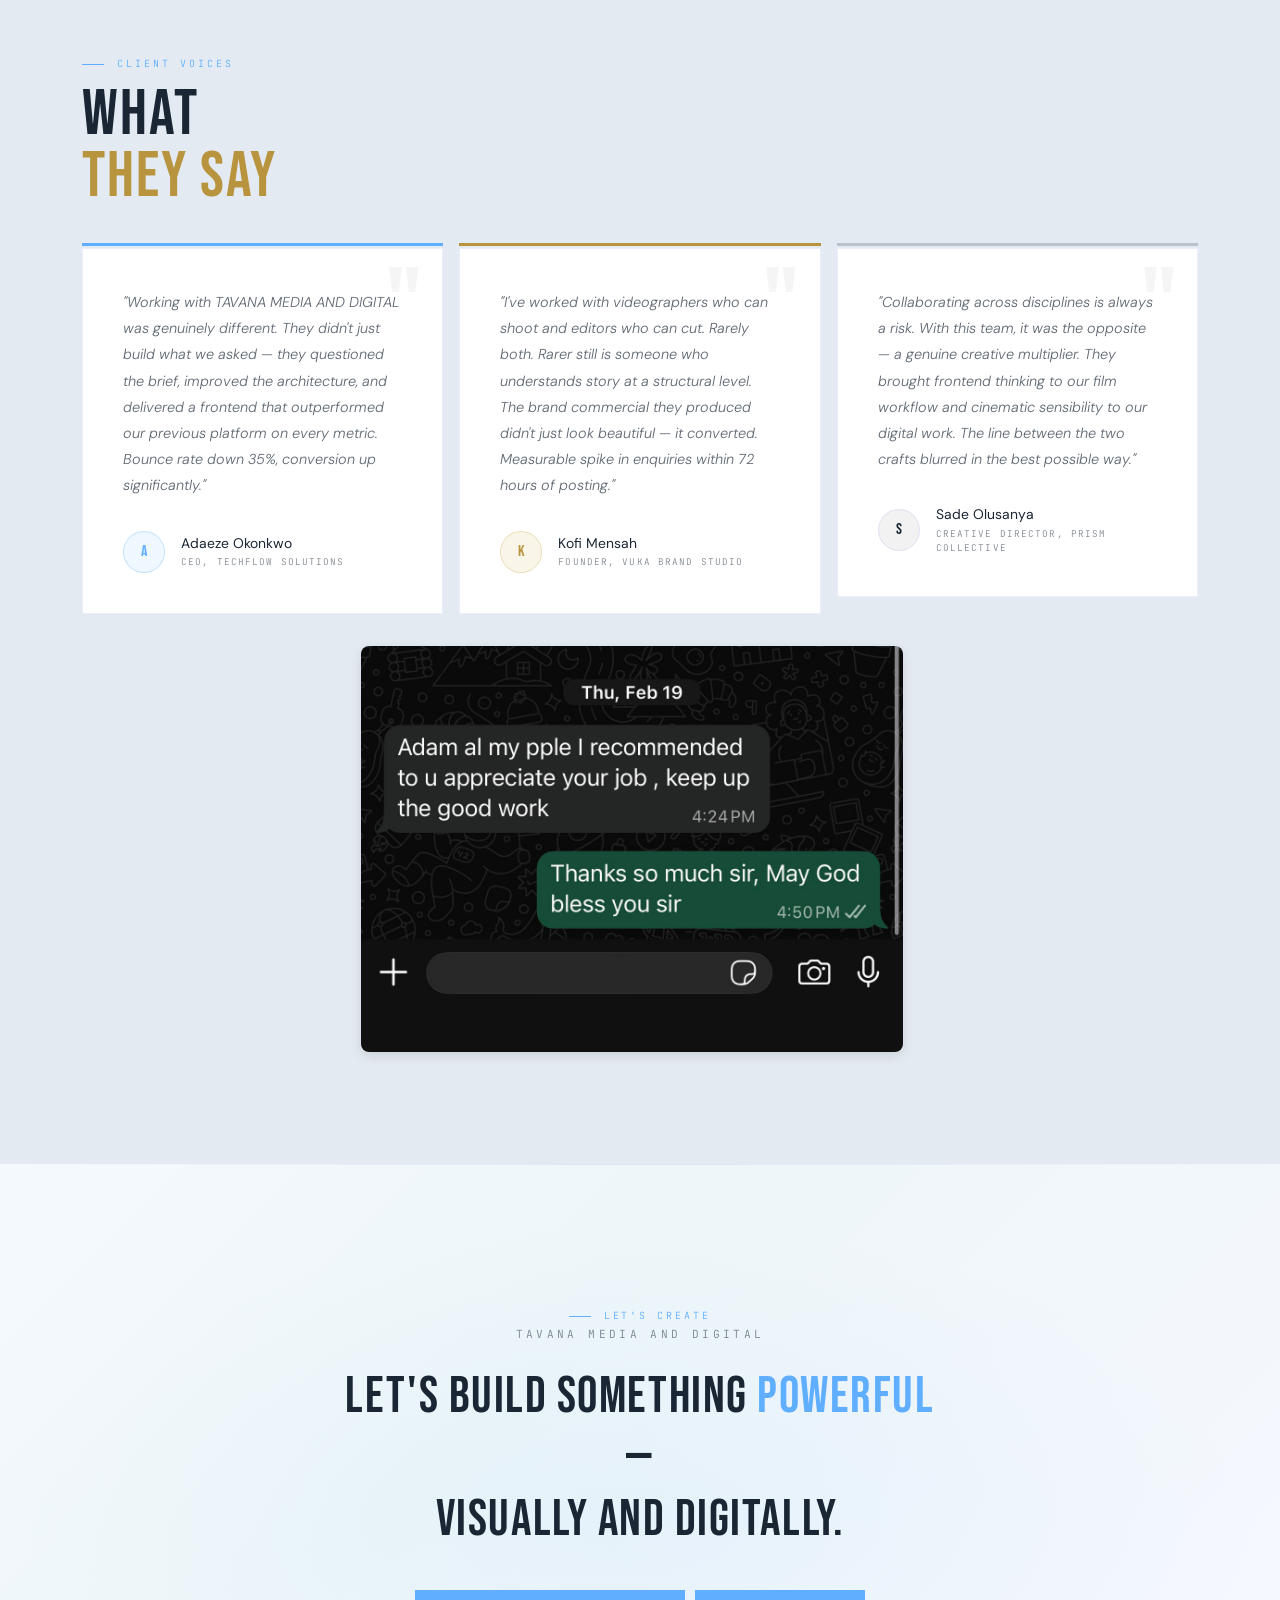
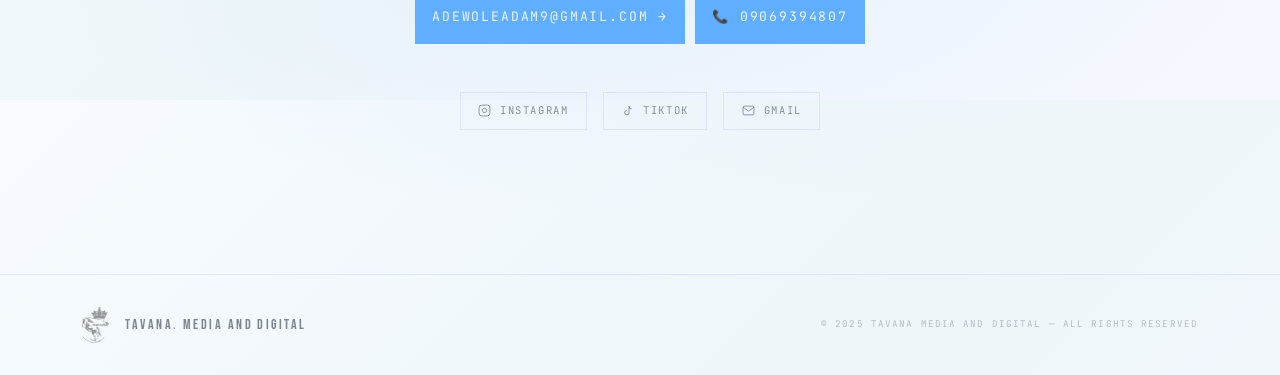
==== commit 8fed599a: "add html" ====
--- a/index.html
+++ b/index.html
@@ -850,10 +850,10 @@
       </p>
 
       <div class="d-flex justify-content-center mb-5 reveal reveal-delay-2">
-        <a href="mailto:adewoleadam9@gmail.com" class="btn-primary-custom" style="font-size:0.82rem; padding:1rem 2.2rem;">
+        <a href="mailto:adewoleadam9@gmail.com" class="btn-primary-custom" style="font-size:0.82rem; padding:1rem 1rem;">
           adewoleadam9@gmail.com →
         </a>
-        <a href="tel:09069394807" class="btn-primary-custom" style="font-size:0.82rem; padding:1rem 2.2rem; margin-left: 10px;">
+        <a href="tel:09069394807" class="btn-primary-custom" style="font-size:0.82rem; padding:1rem 1rem; margin-left: 10px;">
           📞 09069394807
         </a>
       </div>
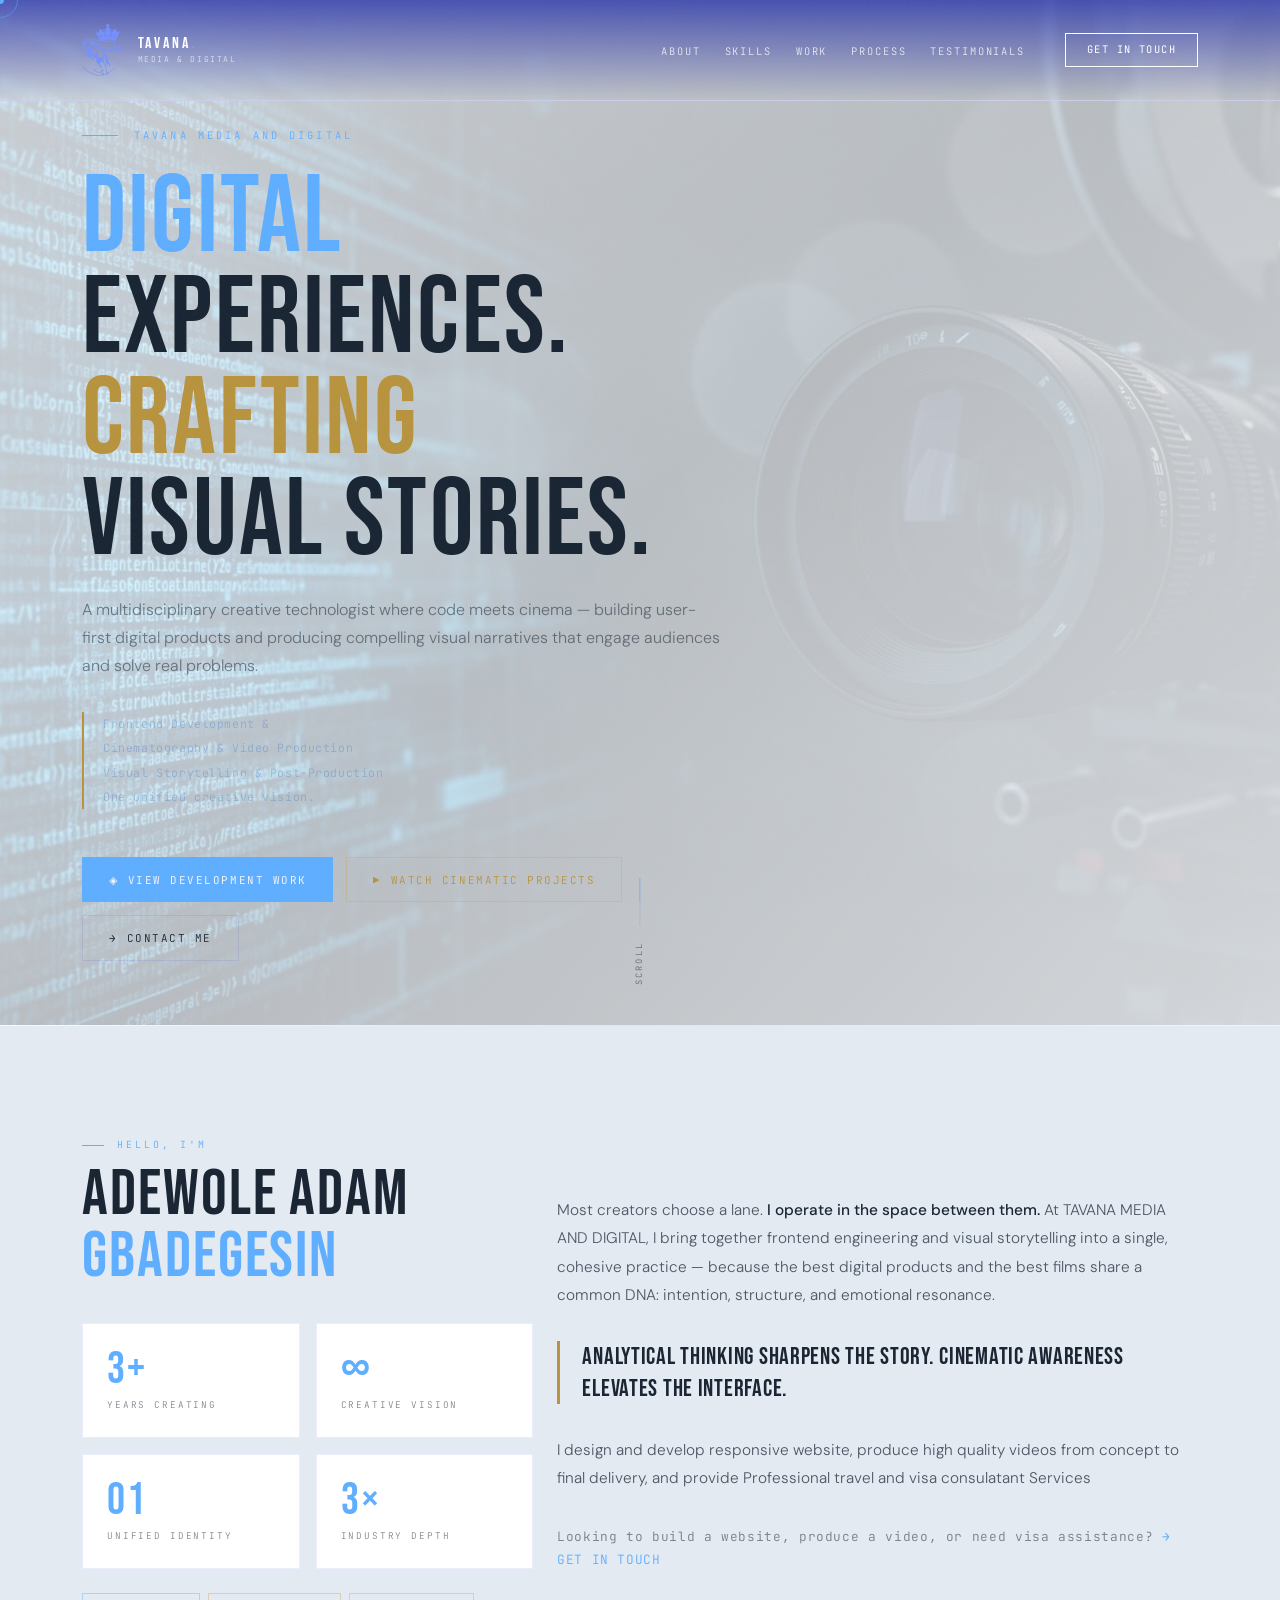
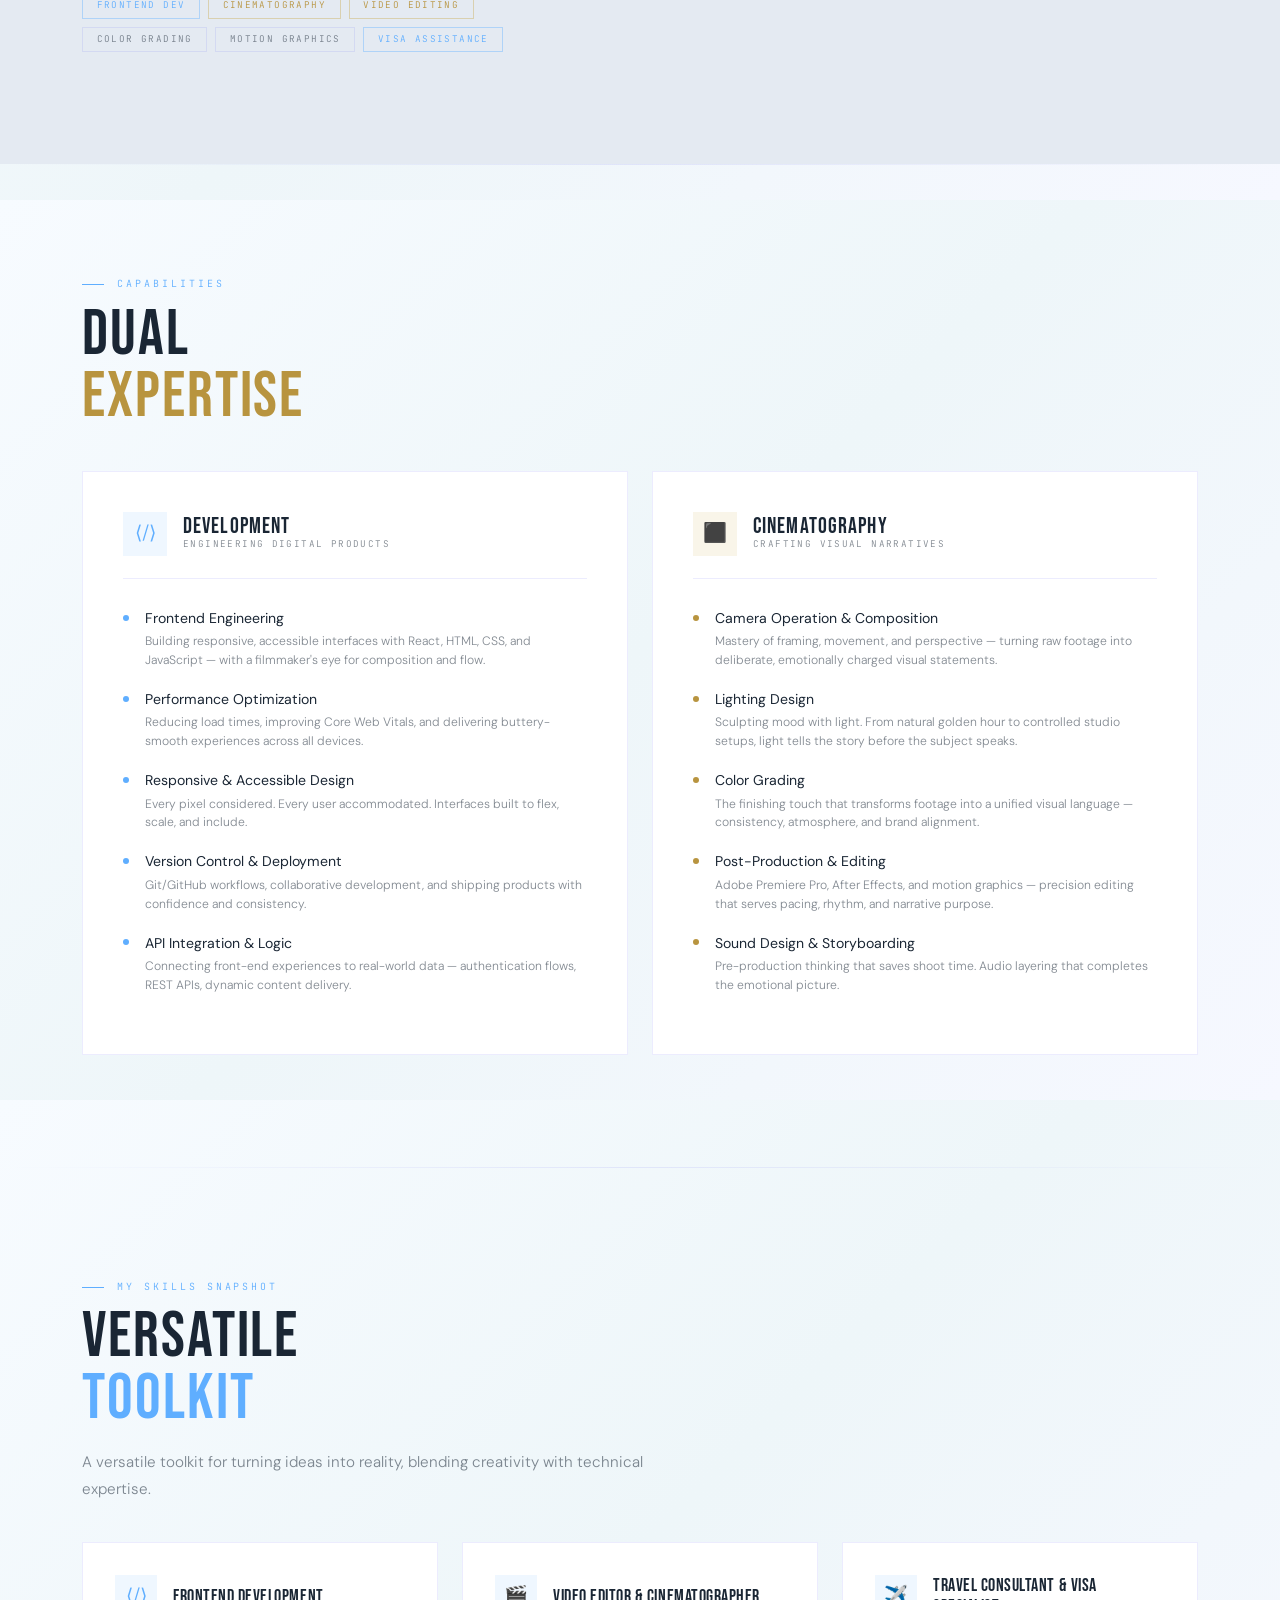
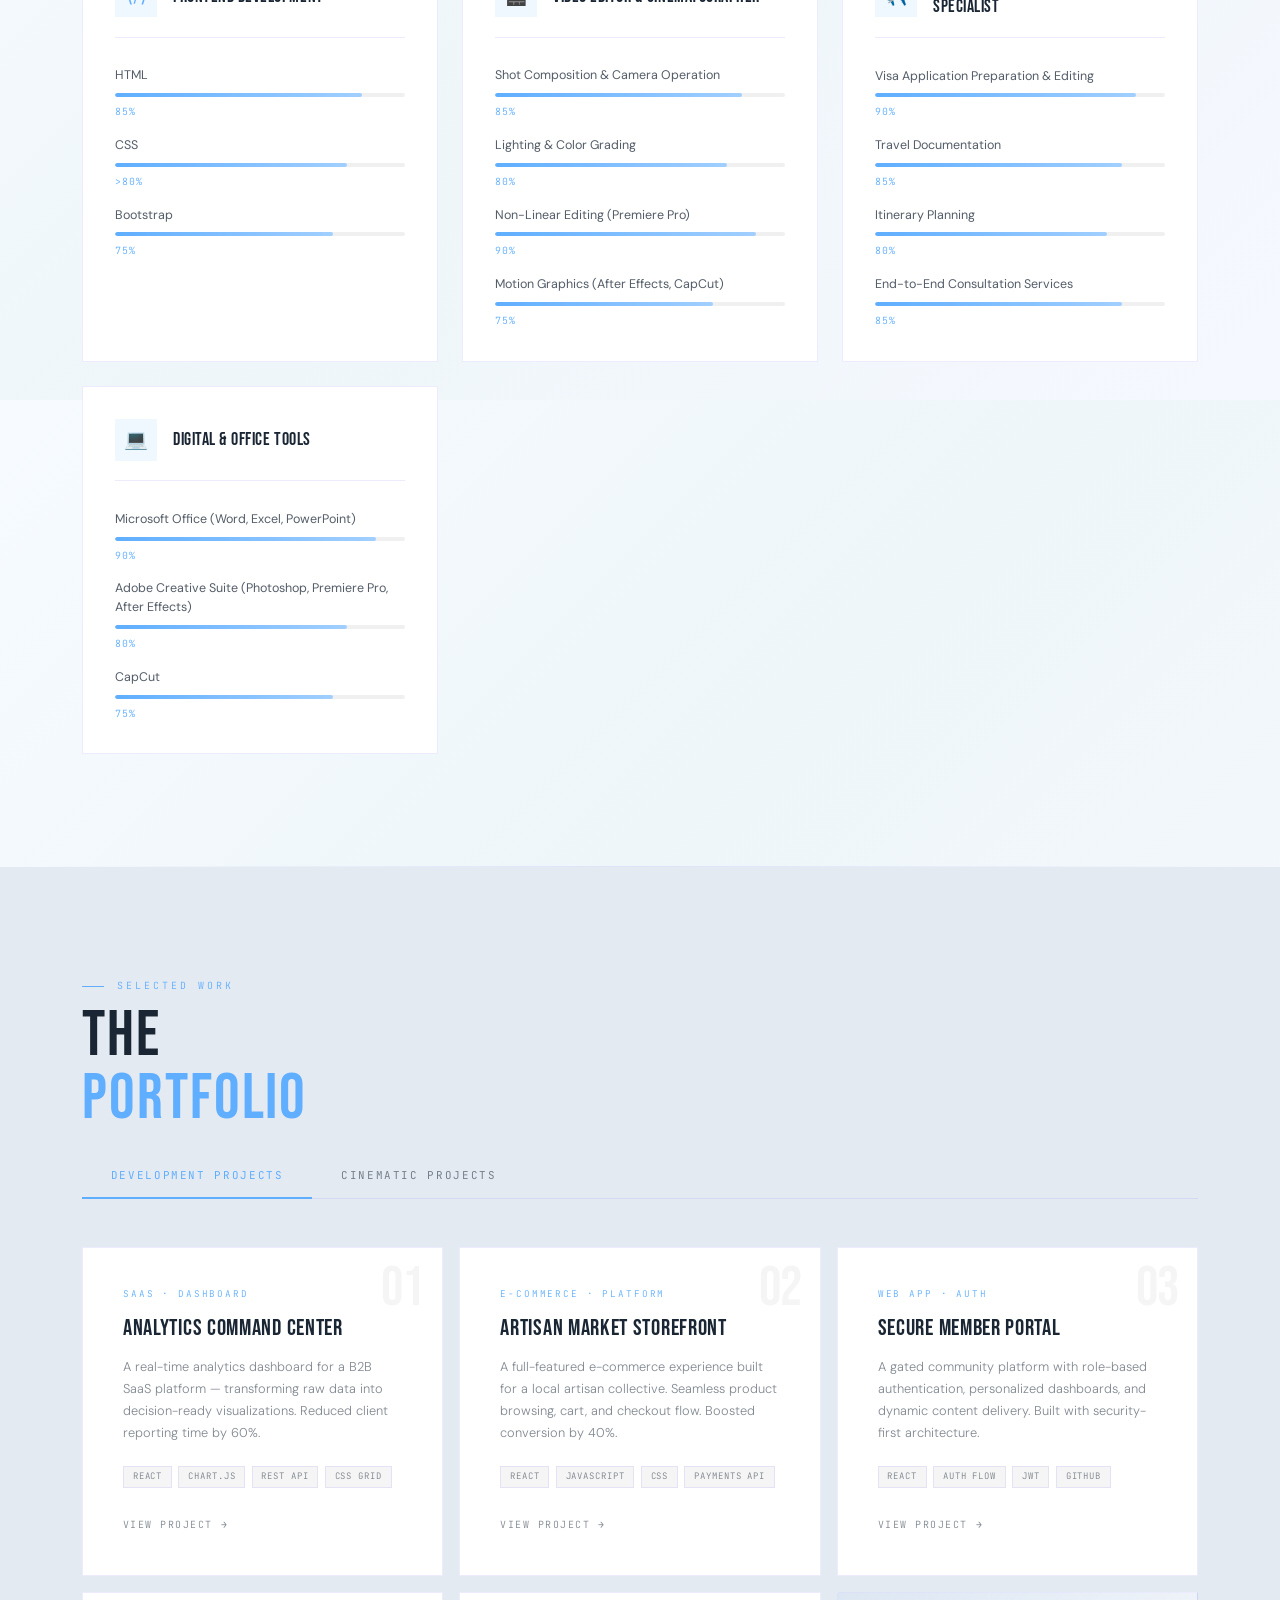
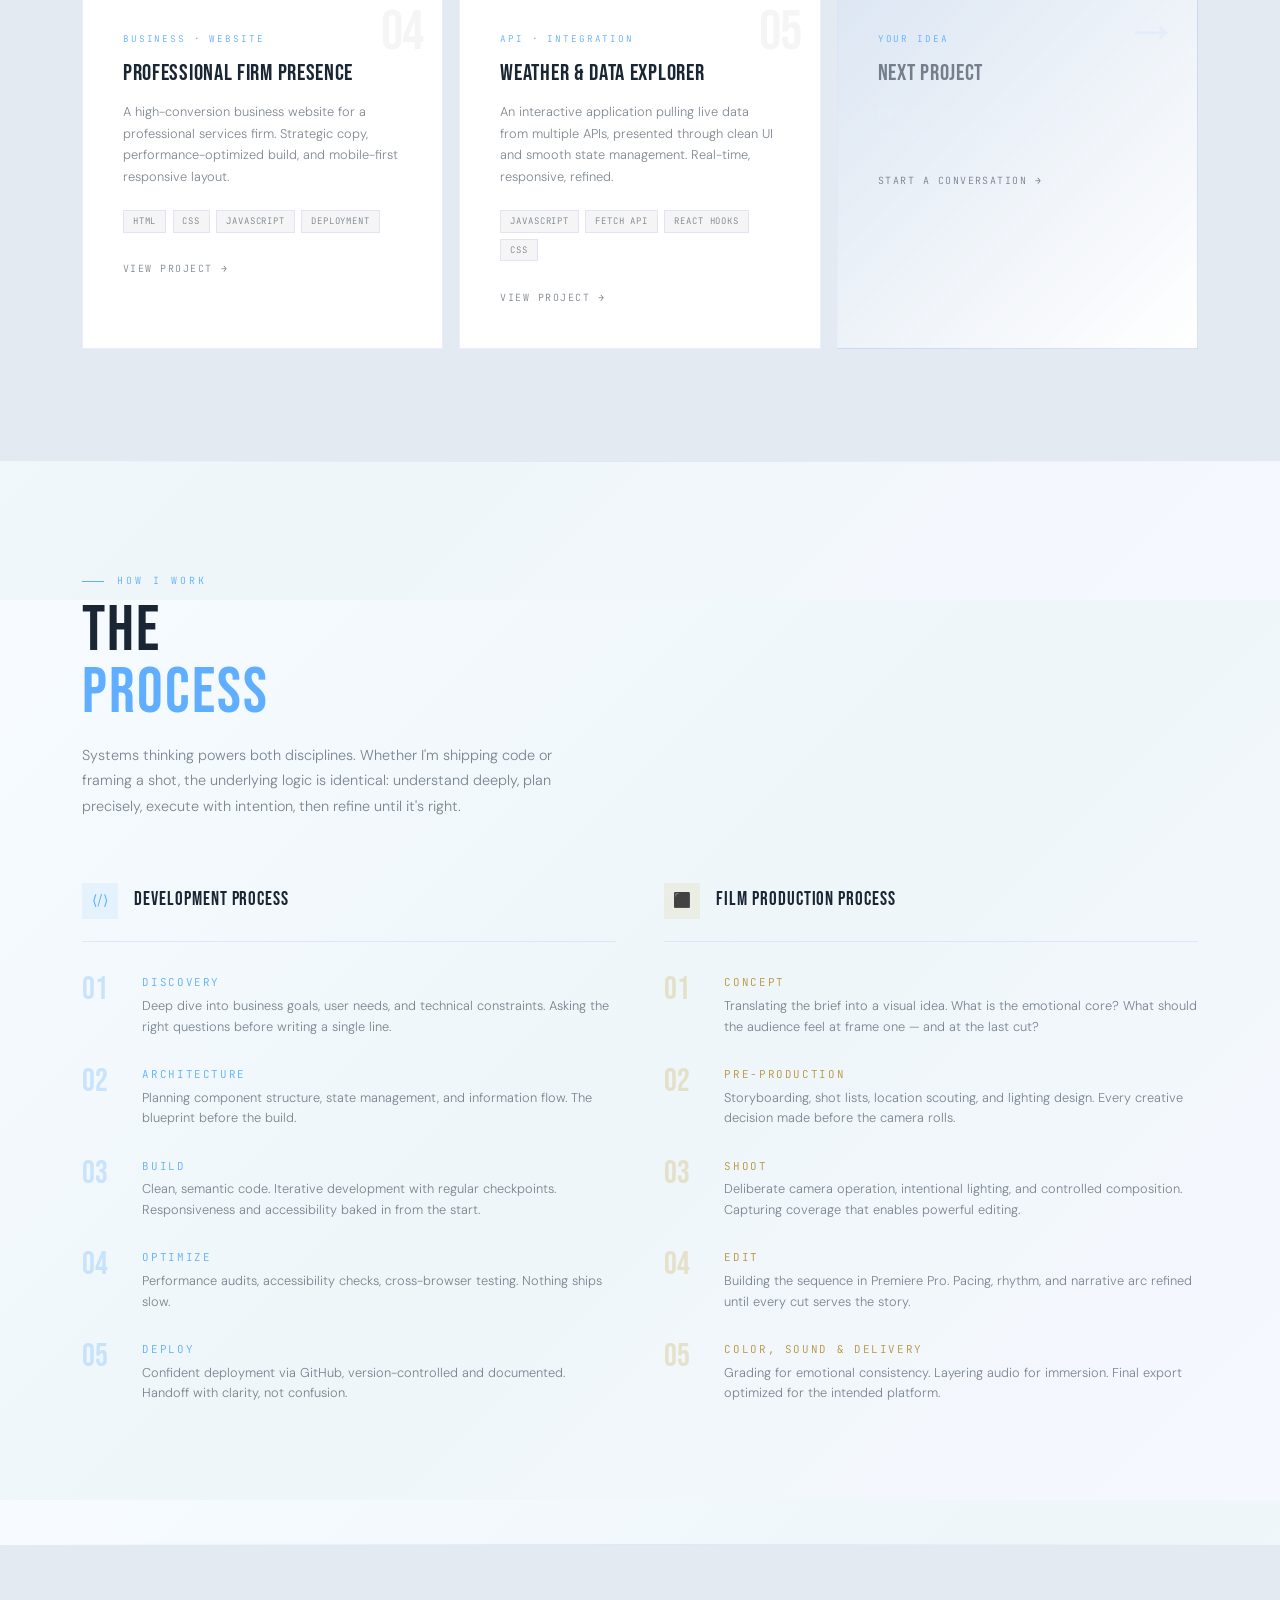
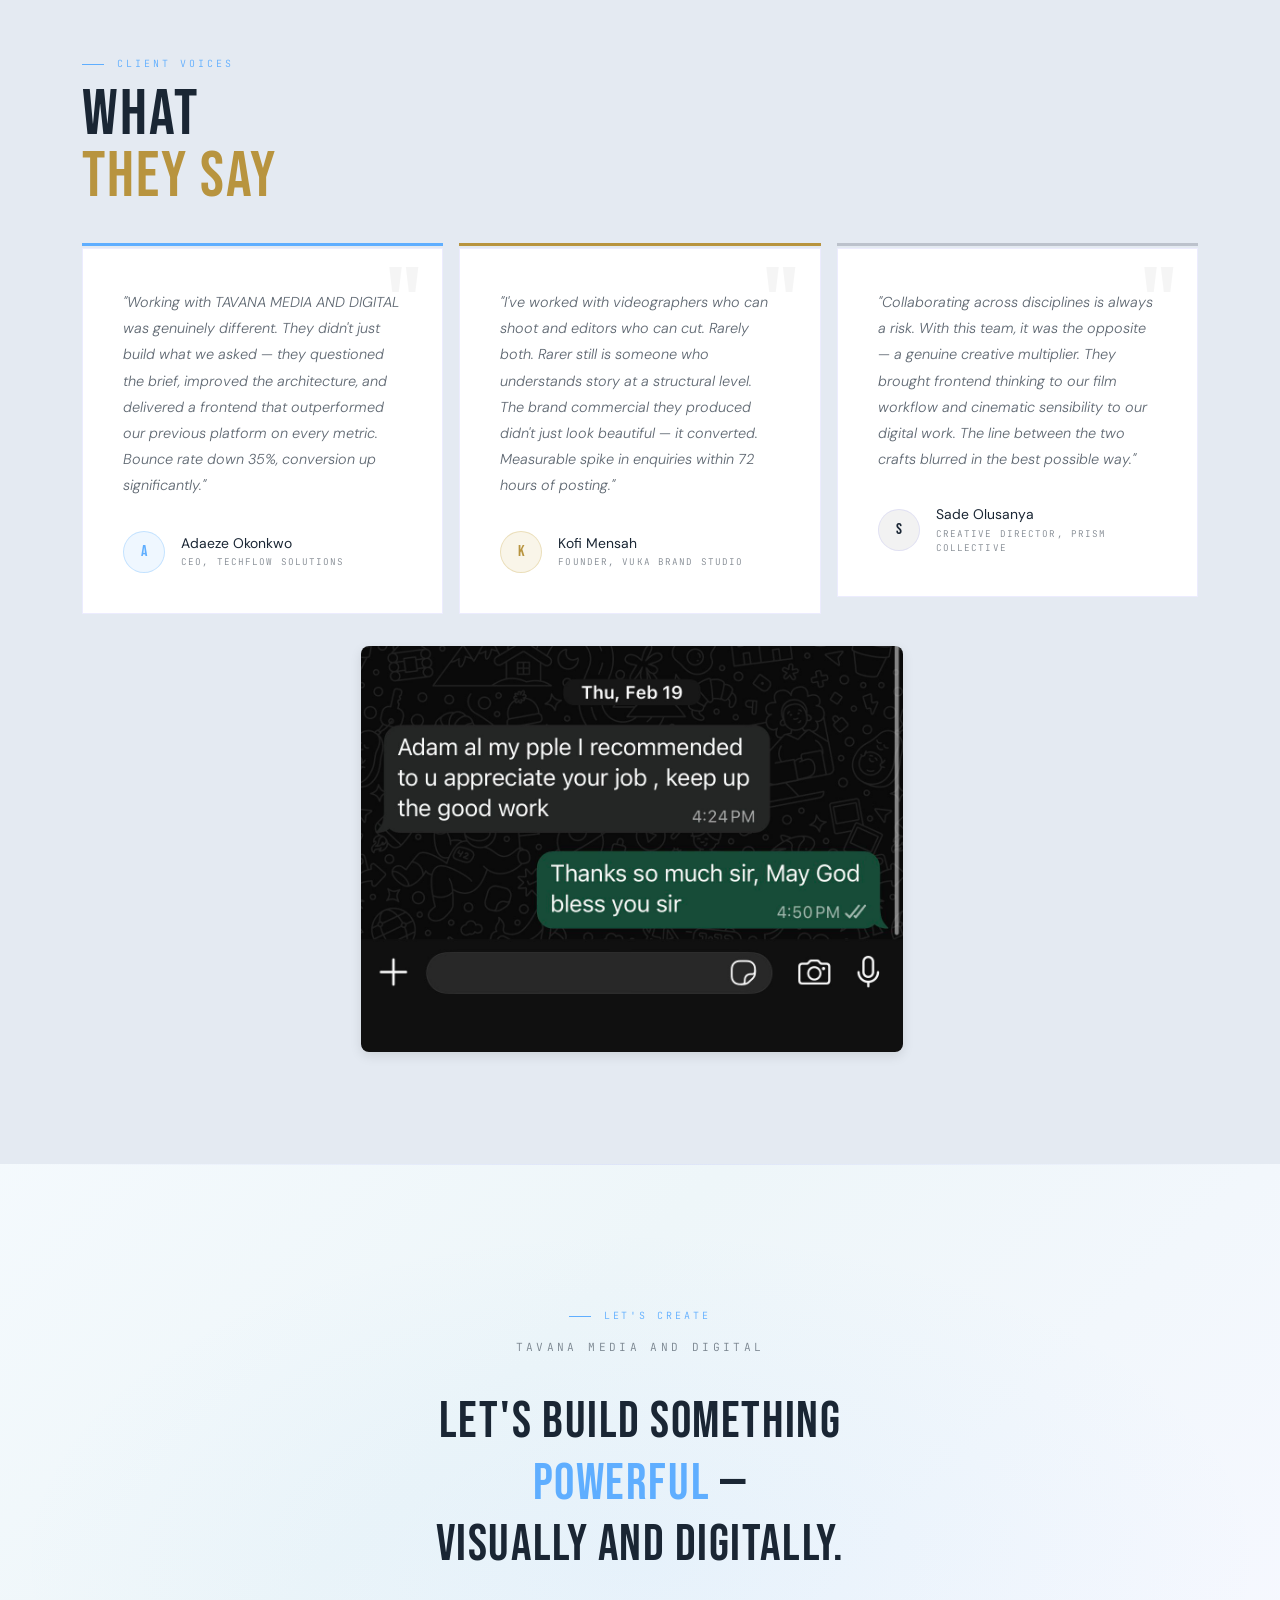
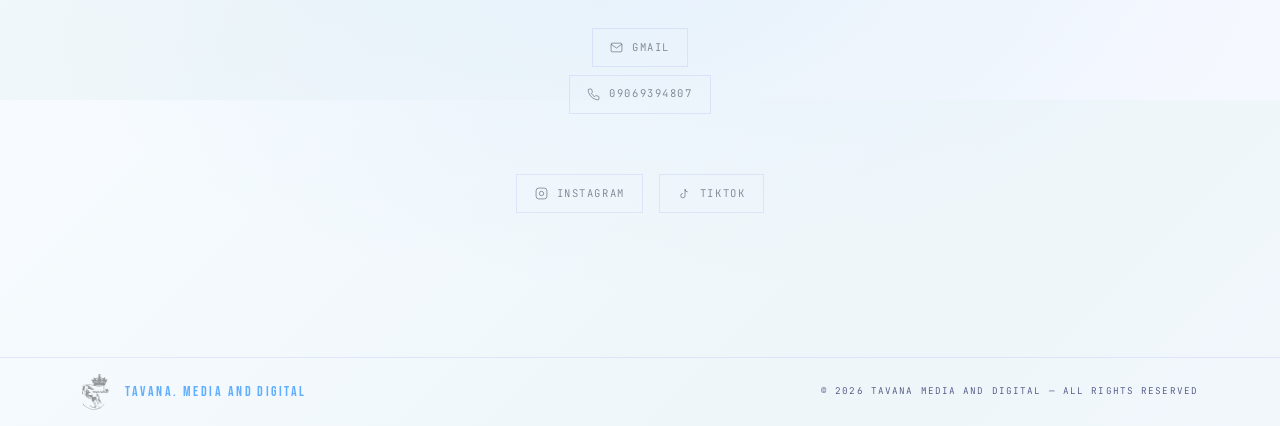
==== commit f65d9591: ":added file" ====
--- a/index.html
+++ b/index.html
@@ -849,12 +849,14 @@
         Let's build something <span>powerful</span> —<br>visually and digitally.
       </p>
 
-      <div class="d-flex justify-content-center mb-5 reveal reveal-delay-2">
-        <a href="mailto:adewoleadam9@gmail.com" class="btn-primary-custom" style="font-size:0.82rem; padding:1rem 1rem;">
-          adewoleadam9@gmail.com →
+      <div class="d-flex flex-column justify-content-center align-items-center gap-2 mb-5 reveal reveal-delay-2">
+        <a href="mailto:adewoleadam9@gmail.com" class="contact-link">
+          <svg width="13" height="13" viewBox="0 0 24 24" fill="none" stroke="currentColor" stroke-width="1.5"><path d="M4 4h16c1.1 0 2 .9 2 2v12c0 1.1-.9 2-2 2H4c-1.1 0-2-.9-2-2V6c0-1.1.9-2 2-2z"/><polyline points="22,6 12,13 2,6"/></svg>
+          Gmail
         </a>
-        <a href="tel:09069394807" class="btn-primary-custom" style="font-size:0.82rem; padding:1rem 1rem; margin-left: 10px;">
-          📞 09069394807
+        <a href="tel:09069394807" class="contact-link">
+          <svg width="13" height="13" viewBox="0 0 24 24" fill="none" stroke="currentColor" stroke-width="1.5"><path d="M22 16.92v3a2 2 0 0 1-2.18 2 19.79 19.79 0 0 1-8.63-3.07 19.5 19.5 0 0 1-6-6 19.79 19.79 0 0 1-3.07-8.67A2 2 0 0 1 4.11 2h3a2 2 0 0 1 2 1.72 12.84 12.84 0 0 0 .7 2.81 2 2 0 0 1-.45 2.11L8.09 9.91a16 16 0 0 0 6 6l1.27-1.27a2 2 0 0 1 2.11-.45 12.84 12.84 0 0 0 2.81.7A2 2 0 0 1 22 16.92z"/></svg>
+          09069394807
         </a>
       </div>
 
@@ -866,10 +868,6 @@
         <a href="https://www.tiktok.com/@toluwani1027?_r=1&_t=ZS-94HKM7FaTLO" target="_blank" class="contact-link">
           <svg width="13" height="13" viewBox="0 0 24 24" fill="none" stroke="currentColor" stroke-width="1.5"><path d="M9 12a4 4 0 1 0 4 4V4a5 5 0 0 0 5 5"/></svg>
           TikTok
-        </a>
-        <a href="mailto:adewoleadam9@gmail.com" class="contact-link">
-          <svg width="13" height="13" viewBox="0 0 24 24" fill="none" stroke="currentColor" stroke-width="1.5"><path d="M4 4h16c1.1 0 2 .9 2 2v12c0 1.1-.9 2-2 2H4c-1.1 0-2-.9-2-2V6c0-1.1.9-2 2-2z"/><polyline points="22,6 12,13 2,6"/></svg>
-          Gmail
         </a>
       </div>
     </div>
@@ -887,7 +885,7 @@
                class="footer-logo-img" />
           <div class="footer-brand-name">TAVANA<span>.</span> MEDIA AND DIGITAL</div>
         </div>
-        <div class="footer-copy">© 2025 Tavana Media And Digital — All Rights Reserved</div>
+        <div class="footer-copy">© 2026 Tavana Media And Digital — All Rights Reserved</div>
       </div>
     </div>
   </footer>
--- a/style.css
+++ b/style.css
@@ -105,7 +105,7 @@
   color: var(--white);
   font-family: var(--font-body);
   font-weight: 300;
-  overflow-x: hidden;
+  overflow-x: clip;
   cursor: none;
   -webkit-font-smoothing: antialiased;
 }
@@ -166,6 +166,7 @@
   backdrop-filter: blur(4px);
   -webkit-backdrop-filter: blur(4px);
   border-bottom: 1px solid rgba(252, 254, 255, 0.719);
+  overflow: hidden;
 }
 
 .nav-logo-img {
@@ -328,7 +329,7 @@
 
 .hero-eyebrow {
   font-family: var(--font-mono);
-  font-size: 0.65rem;
+  font-size: clamp(0.55rem, 2vw, 0.65rem);
   letter-spacing: 0.3em;
   text-transform: uppercase;
   color: var(--blue);
@@ -363,7 +364,7 @@
 .hero-headline .line-gold { color: var(--gold); }
 
 .hero-sub {
-  font-size: 1rem;
+  font-size: clamp(0.9rem, 2.5vw, 1rem);
   color: var(--muted);
   line-height: 1.75;
   margin-bottom: 2rem;
@@ -373,7 +374,7 @@
 
 .hero-statement {
   font-family: var(--font-mono);
-  font-size: 0.72rem;
+  font-size: clamp(0.62rem, 2vw, 0.72rem);
   color: rgba(73, 132, 199, 0.4);
   letter-spacing: 0.05em;
   line-height: 2.1;
@@ -501,20 +502,22 @@
 .btn-primary-custom {
   display: inline-flex;
   align-items: center;
+  justify-content: center;
   gap: 0.6rem;
   background: var(--blue);
   color: var(--black);
   font-family: var(--font-mono);
-  font-size: 0.68rem;
+  font-size: clamp(0.6rem, 2vw, 0.68rem);
   letter-spacing: 0.14em;
   text-transform: uppercase;
-  padding: 0.85rem 1.6rem;
+  padding: clamp(0.7rem, 2vw, 0.85rem) clamp(1.2rem, 3vw, 1.6rem);
   text-decoration: none;
   transition: all var(--transition-base);
   cursor: none;
   border: 1px solid var(--blue);
   font-weight: 400;
   border-radius: 0;
+  white-space: nowrap;
 }
 
 .btn-primary-custom:hover {
@@ -527,19 +530,21 @@
 .btn-outline-custom {
   display: inline-flex;
   align-items: center;
+  justify-content: center;
   gap: 0.6rem;
   background: transparent;
   color: var(--white);
   border: 1px solid var(--border);
   font-family: var(--font-mono);
-  font-size: 0.68rem;
+  font-size: clamp(0.6rem, 2vw, 0.68rem);
   letter-spacing: 0.14em;
   text-transform: uppercase;
-  padding: 0.85rem 1.6rem;
+  padding: clamp(0.7rem, 2vw, 0.85rem) clamp(1.2rem, 3vw, 1.6rem);
   text-decoration: none;
   transition: all var(--transition-base);
   cursor: none;
   border-radius: 0;
+  white-space: nowrap;
 }
 
 .btn-outline-custom:hover {
@@ -551,19 +556,21 @@
 .btn-ghost-custom {
   display: inline-flex;
   align-items: center;
+  justify-content: center;
   gap: 0.6rem;
   background: transparent;
   color: var(--gold);
   border: 1px solid rgba(201, 168, 76, 0.35);
   font-family: var(--font-mono);
-  font-size: 0.68rem;
+  font-size: clamp(0.6rem, 2vw, 0.68rem);
   letter-spacing: 0.14em;
   text-transform: uppercase;
-  padding: 0.85rem 1.6rem;
+  padding: clamp(0.7rem, 2vw, 0.85rem) clamp(1.2rem, 3vw, 1.6rem);
   text-decoration: none;
   transition: all var(--transition-base);
   cursor: none;
   border-radius: 0;
+  white-space: nowrap;
 }
 
 .btn-ghost-custom:hover {
@@ -604,11 +611,12 @@
 
 .section-title {
   font-family: var(--font-display);
-  font-size: clamp(2.5rem, 5vw, 4.5rem);
+  font-size: clamp(2rem, 5vw, 4.5rem);
   line-height: 0.97;
   letter-spacing: 0.03em;
   margin-bottom: 1.2rem;
   color: var(--white);
+  word-wrap: break-word;
 }
 
 .section-divider {
@@ -644,8 +652,9 @@
 .stat-card {
   border: 1px solid var(--border);
   background: var(--card);
-  padding: 1.5rem;
+  padding: clamp(1rem, 2vw, 1.5rem);
   transition: all var(--transition-base);
+  width: 100%;
 }
 
 .stat-card:hover {
@@ -656,7 +665,7 @@
 
 .stat-num {
   font-family: var(--font-display);
-  font-size: 2.8rem;
+  font-size: clamp(2rem, 5vw, 2.8rem);
   color: var(--blue);
   letter-spacing: 0.05em;
   line-height: 1;
@@ -720,9 +729,10 @@
 .skill-panel {
   border: 1px solid var(--border);
   background: var(--card);
-  padding: 2.5rem;
+  padding: clamp(1.5rem, 4vw, 2.5rem);
   height: 100%;
   transition: border-color var(--transition-base);
+  width: 100%;
 }
 
 .skill-panel:hover {
@@ -824,12 +834,13 @@
 
 .project-card {
   background: var(--card);
-  padding: 2.5rem;
+  padding: clamp(1.5rem, 4vw, 2.5rem);
   border: 1px solid var(--border);
   transition: all 0.4s ease;
   position: relative;
   overflow: hidden;
   height: 100%;
+  width: 100%;
 }
 
 .project-card::before {
@@ -876,10 +887,11 @@
 
 .project-title {
   font-family: var(--font-display);
-  font-size: 1.45rem;
+  font-size: clamp(1.1rem, 3vw, 1.45rem);
   letter-spacing: 0.03em;
   margin-bottom: 0.9rem;
   line-height: 1.1;
+  word-wrap: break-word;
 }
 
 .project-desc {
@@ -1005,11 +1017,12 @@
 
 .testimonial-card {
   background: var(--card);
-  padding: 2.5rem;
+  padding: clamp(1.5rem, 4vw, 2.5rem);
   border: 1px solid var(--border);
   position: relative;
   flex: 1;
   transition: border-color var(--transition-base);
+  width: 100%;
 }
 
 .testimonial-card:hover { border-color: var(--border-hover); }
@@ -1088,16 +1101,25 @@
   background: radial-gradient(ellipse 70% 60% at 50% 50%, rgba(var(--blue-rgb), 0.07) 0%, transparent 70%);
 }
 
-.contact-content { position: relative; z-index: 1; }
+.contact-content {
+  position: relative;
+  z-index: 1;
+  display: flex;
+  flex-direction: column;
+  gap: 0.8rem;
+  align-items: center;
+}
 
 .contact-closing {
   font-family: var(--font-display);
-  font-size: clamp(1.8rem, 4vw, 3.2rem);
+  font-size: clamp(1.5rem, 5vw, 3.2rem);
   color: var(--white);
   letter-spacing: 0.03em;
   line-height: 1.2;
   margin: 1.5rem auto 2.5rem;
   max-width: 620px;
+  word-wrap: break-word;
+  padding: 0 1rem;
 }
 
 .contact-closing span { color: var(--blue); }
@@ -1127,7 +1149,7 @@
    FOOTER
    ============================================================ */
 .tavana-footer {
-  padding: 2rem 0;
+  padding: 1rem 0;
   border-top: 1px solid var(--border);
 }
 
@@ -1145,7 +1167,7 @@
   font-family: var(--font-display);
   font-size: 0.85rem;
   letter-spacing: 0.18em;
-  color: var(--muted);
+  color: var(--blue);
 }
 
 .footer-brand-name span { color: var(--blue); }
@@ -1154,7 +1176,7 @@
   font-family: var(--font-mono);
   font-size: 0.58rem;
   letter-spacing: 0.12em;
-  color: rgba(26, 38, 52, 0.3);
+  color: rgba(27, 34, 94, 0.785);
   text-transform: uppercase;
 }
 
@@ -1270,69 +1292,304 @@
 /* ============================================================
    RESPONSIVE OVERRIDES
    ============================================================ */
+
+/* Tablet and below */
 @media (max-width: 991.98px) {
   .hero-code-panel { display: none; }
-  .hero-headline { font-size: clamp(3rem, 11vw, 5rem); }
-  .section-pad { padding: 5rem 0; }
-}
-
+  .hero-headline { font-size: clamp(2.5rem, 8vw, 5rem); }
+  .section-pad { padding: 4rem 1.5rem; }
+  .tavana-nav { padding: 0.8rem 0; }
+  #hero { padding: 6rem 1.5rem 3rem; }
+}
+
+/* Mobile landscape and tablet */
 @media (max-width: 767.98px) {
-  .hero-actions { flex-direction: column; align-items: flex-start; }
+  html { font-size: 14px; }
+  
+  /* Hero section mobile */
+  #hero {
+    padding: 5rem 1rem 2rem;
+    min-height: auto;
+  }
+  
+  .hero-content {
+    text-align: center;
+    padding: 0;
+  }
+  
+  .hero-eyebrow::before {
+    display: none;
+  }
+  
+  .hero-eyebrow {
+    justify-content: center;
+  }
+  
+  .hero-headline { 
+    font-size: clamp(2rem, 6vw, 3.5rem);
+    margin-bottom: 1rem;
+  }
+  
+  .hero-sub {
+    font-size: clamp(0.85rem, 2vw, 0.95rem);
+    margin-bottom: 1.5rem;
+  }
+  
+  .hero-statement {
+    margin-bottom: 2rem;
+    border-left: none;
+    border-top: 2px solid var(--gold);
+    padding-left: 0;
+    padding-top: 1rem;
+  }
+  
+  .hero-actions {
+    flex-direction: column;
+    align-items: stretch;
+    gap: 0.6rem;
+  }
+  
+  .hero-actions a {
+    width: 100%;
+    margin-bottom: 0;
+  }
+  
   .btn-primary-custom,
   .btn-outline-custom,
-  .btn-ghost-custom { width: 100%; justify-content: center; }
-  .work-tabs { overflow-x: auto; }
-  .work-tab  { white-space: nowrap; }
-  .contact-closing { font-size: 1.6rem; }
-  
-  /* Mobile Navigation Logo */
+  .btn-ghost-custom {
+    width: 100%;
+    padding: 0.75rem 1rem;
+  }
+  
+  /* Navigation mobile */
   .nav-logo-img {
-    height: 42px !important;
+    height: 40px !important;
   }
   
   .nav-brand-text {
-    font-size: 0.9rem;
+    font-size: 0.85rem;
   }
   
   .nav-brand-sub {
-    font-size: 0.45rem;
+    font-size: 0.42rem;
   }
   
   .navbar-brand {
     gap: 0.5rem !important;
   }
-}
-
-@media (max-width: 479.98px) {
+  
+  .nav-link-item {
+    font-size: 0.6rem;
+    padding: 0.4rem 0;
+  }
+  
+  .btn-nav-cta {
+    font-size: 0.6rem;
+    padding: 0.4rem 0.9rem;
+  }
+  
+  /* Sections */
+  .section-label {
+    font-size: 0.55rem;
+  }
+  
+  .section-title {
+    font-size: clamp(1.8rem, 4vw, 3rem);
+    margin-bottom: 1rem;
+  }
+  
+  /* Cards */
+  .stat-card,
+  .skill-panel,
+  .skill-snapshot-card,
+  .project-card,
+  .testimonial-card {
+    padding: 1.25rem;
+    margin-bottom: 1rem;
+  }
+  
+  .stat-num {
+    font-size: clamp(1.8rem, 4vw, 2.5rem);
+  }
+  
+  .stat-label {
+    font-size: 0.52rem;
+  }
+  
+  .skill-icon-box {
+    width: 38px;
+    height: 38px;
+    font-size: 1rem;
+  }
+  
+  .skill-panel-title {
+    font-size: 1.2rem;
+  }
+  
+  .project-type,
+  .project-desc,
+  .step-desc,
+  .testimonial-text,
+  .about-text p {
+    font-size: 0.75rem;
+    line-height: 1.6;
+  }
+  
+  .project-title {
+    font-size: clamp(1rem, 2.5vw, 1.3rem);
+  }
+  
+  .work-tabs {
+    overflow-x: auto;
+    -webkit-overflow-scrolling: touch;
+    margin-bottom: 2rem;
+  }
+  
+  .work-tab {
+    white-space: nowrap;
+    font-size: 0.6rem;
+    padding: 0.7rem 1.2rem;
+  }
+  
+  .contact-closing {
+    font-size: clamp(1.3rem, 4vw, 2.2rem);
+  }
+  
+  .contact-link {
+    font-size: 0.6rem;
+    padding: 0.5rem 0.8rem;
+  }
+  
+  /* Scroll indicator */
+  .scroll-indicator {
+    bottom: 1.5rem;
+  }
+  
+  .scroll-text {
+    font-size: 0.5rem;
+  }
+}
+
+/* Small phones */
+@media (max-width: 575.98px) {
+  html { font-size: 13px; }
+  
+  #hero {
+    padding: 4.5rem 0.75rem 1.5rem;
+  }
+  
+  .hero-headline {
+    font-size: clamp(1.8rem, 5vw, 2.8rem);
+    margin-bottom: 0.8rem;
+  }
+  
+  .hero-eyebrow {
+    margin-bottom: 1rem;
+    font-size: 0.5rem;
+  }
+  
+  .hero-sub {
+    font-size: 0.8rem;
+    margin-bottom: 1rem;
+    line-height: 1.6;
+  }
+  
+  .hero-statement {
+    font-size: 0.58rem;
+    margin-bottom: 1.5rem;
+    padding-top: 0.8rem;
+    line-height: 1.8;
+  }
+  
   .nav-logo-img {
     height: 36px !important;
   }
   
   .nav-brand-text {
-    font-size: 0.8rem;
+    font-size: 0.75rem;
   }
   
   .nav-brand-sub {
-    font-size: 0.4rem;
+    font-size: 0.38rem;
     display: none;
   }
-}
-
-/* extra tweaks for true mobile‑full responsiveness */
-@media (max-width: 767.98px) {
-  .hero-content {
-    text-align: center;
-    padding: 4rem 1rem;
-  }
-  .hero-actions a {
-    margin-bottom: 0.75rem;
-  }
-  .stat-card {
-    flex: 1 1 100%;
-  }
-}
-
-@media (max-width: 575.98px) {
-  .hero-headline { font-size: 2.5rem; }
-  .hero-sub { font-size: 1rem; }
-}
+  
+  .section-title {
+    font-size: clamp(1.6rem, 3.5vw, 2.5rem);
+  }
+  
+  .highlight-quote {
+    font-size: 1.1rem !important;
+    padding-left: 1rem !important;
+  }
+  
+  .project-num {
+    font-size: 2.5rem;
+    top: 0.5rem;
+    right: 0.8rem;
+  }
+  
+  .stat-num {
+    font-size: clamp(1.5rem, 3.5vw, 2rem);
+  }
+  
+  .skill-snapshot-header {
+    gap: 0.75rem;
+  }
+  
+  .skill-snapshot-icon {
+    width: 36px;
+    height: 36px;
+  }
+  
+  .skill-snapshot-title {
+    font-size: 0.95rem;
+  }
+  
+  .process-col-title {
+    font-size: 1.1rem;
+  }
+  
+  .author-avatar {
+    width: 36px;
+    height: 36px;
+    font-size: 0.9rem;
+  }
+  
+  #contact {
+    padding: 5rem 1rem;
+  }
+}
+
+/* Extra small phones */
+@media (max-width: 359.98px) {
+  html { font-size: 12px; }
+  
+  .hero-headline {
+    font-size: clamp(1.5rem, 4vw, 2.2rem);
+  }
+  
+  .section-title {
+    font-size: clamp(1.4rem, 3vw, 2rem);
+  }
+}
+
+/* Landscape phones */
+@media (max-height: 600px) and (max-width: 1024px) {
+  #hero {
+    min-height: auto;
+    padding: 4rem 1rem 2rem;
+  }
+  
+  .hero-headline {
+    margin-bottom: 0.8rem;
+  }
+  
+  .hero-actions {
+    gap: 0.5rem;
+  }
+  
+  .scroll-indicator {
+    display: none;
+  }
+}
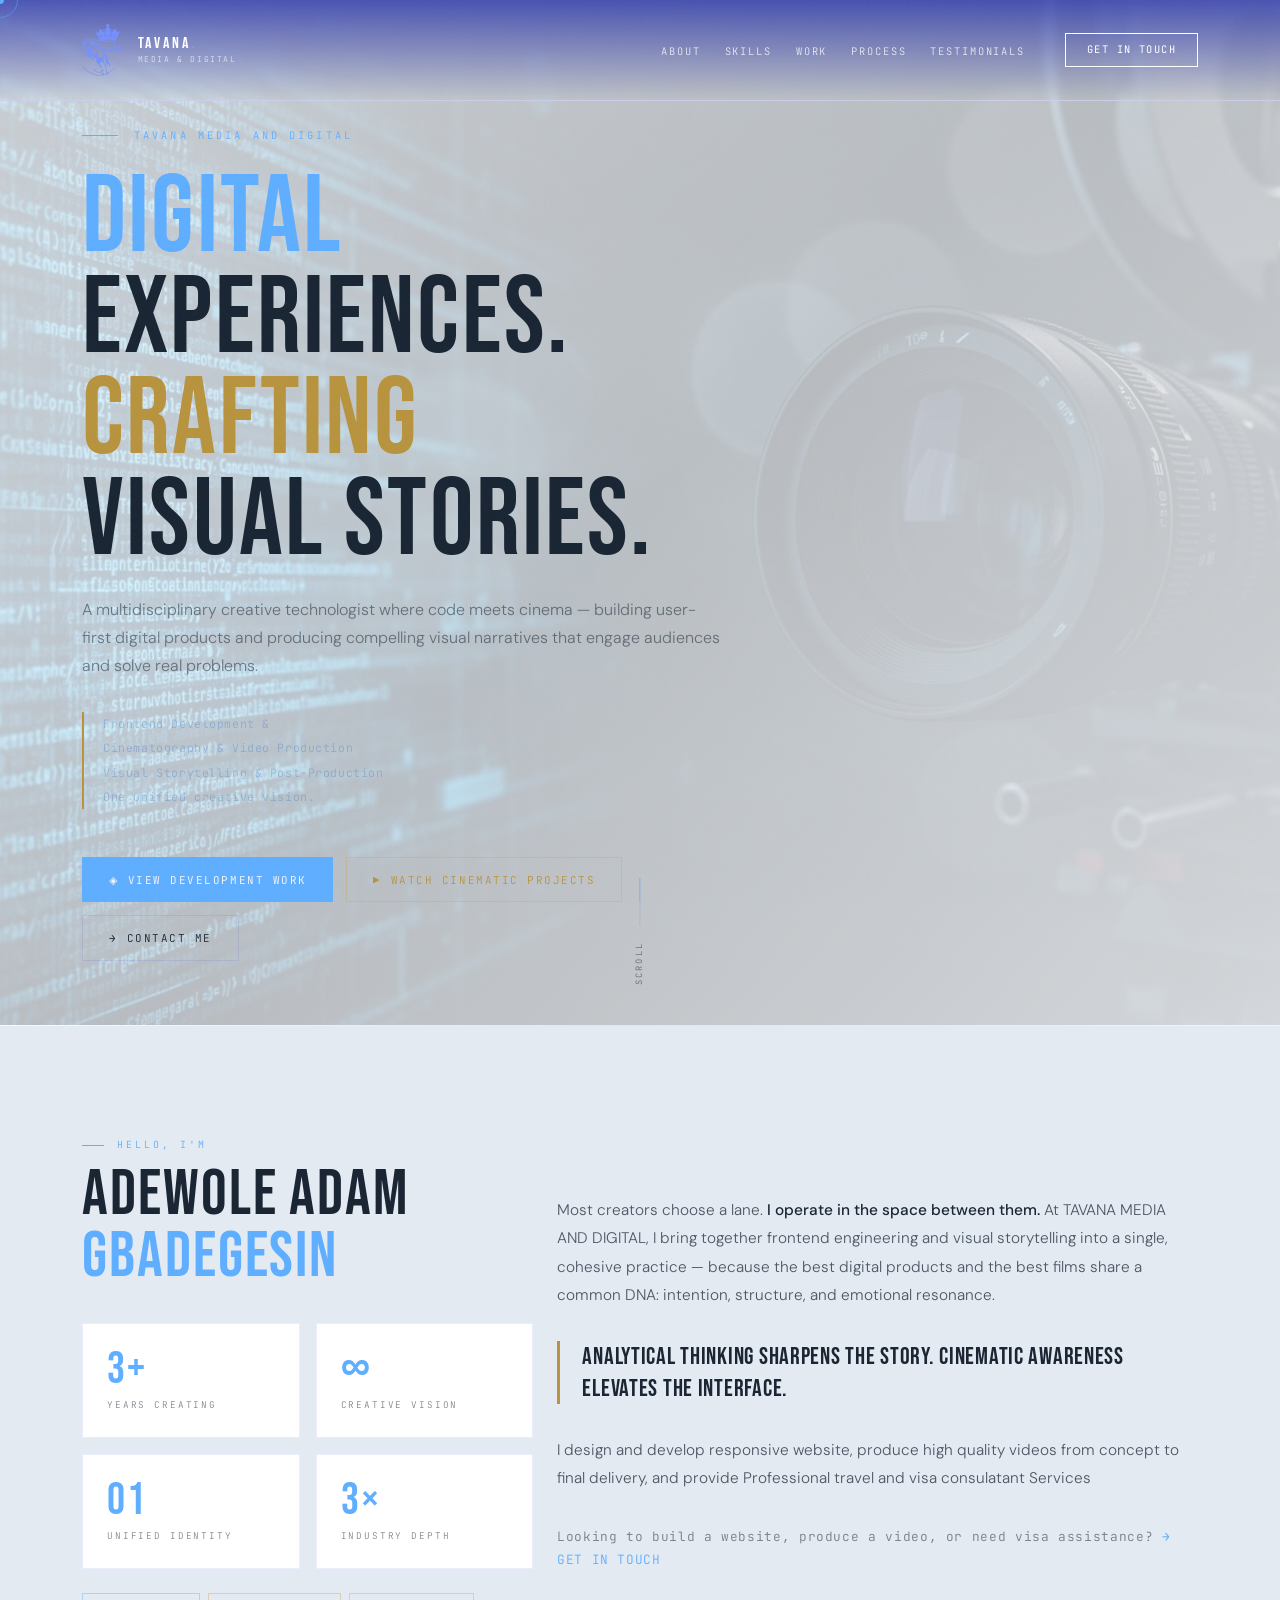
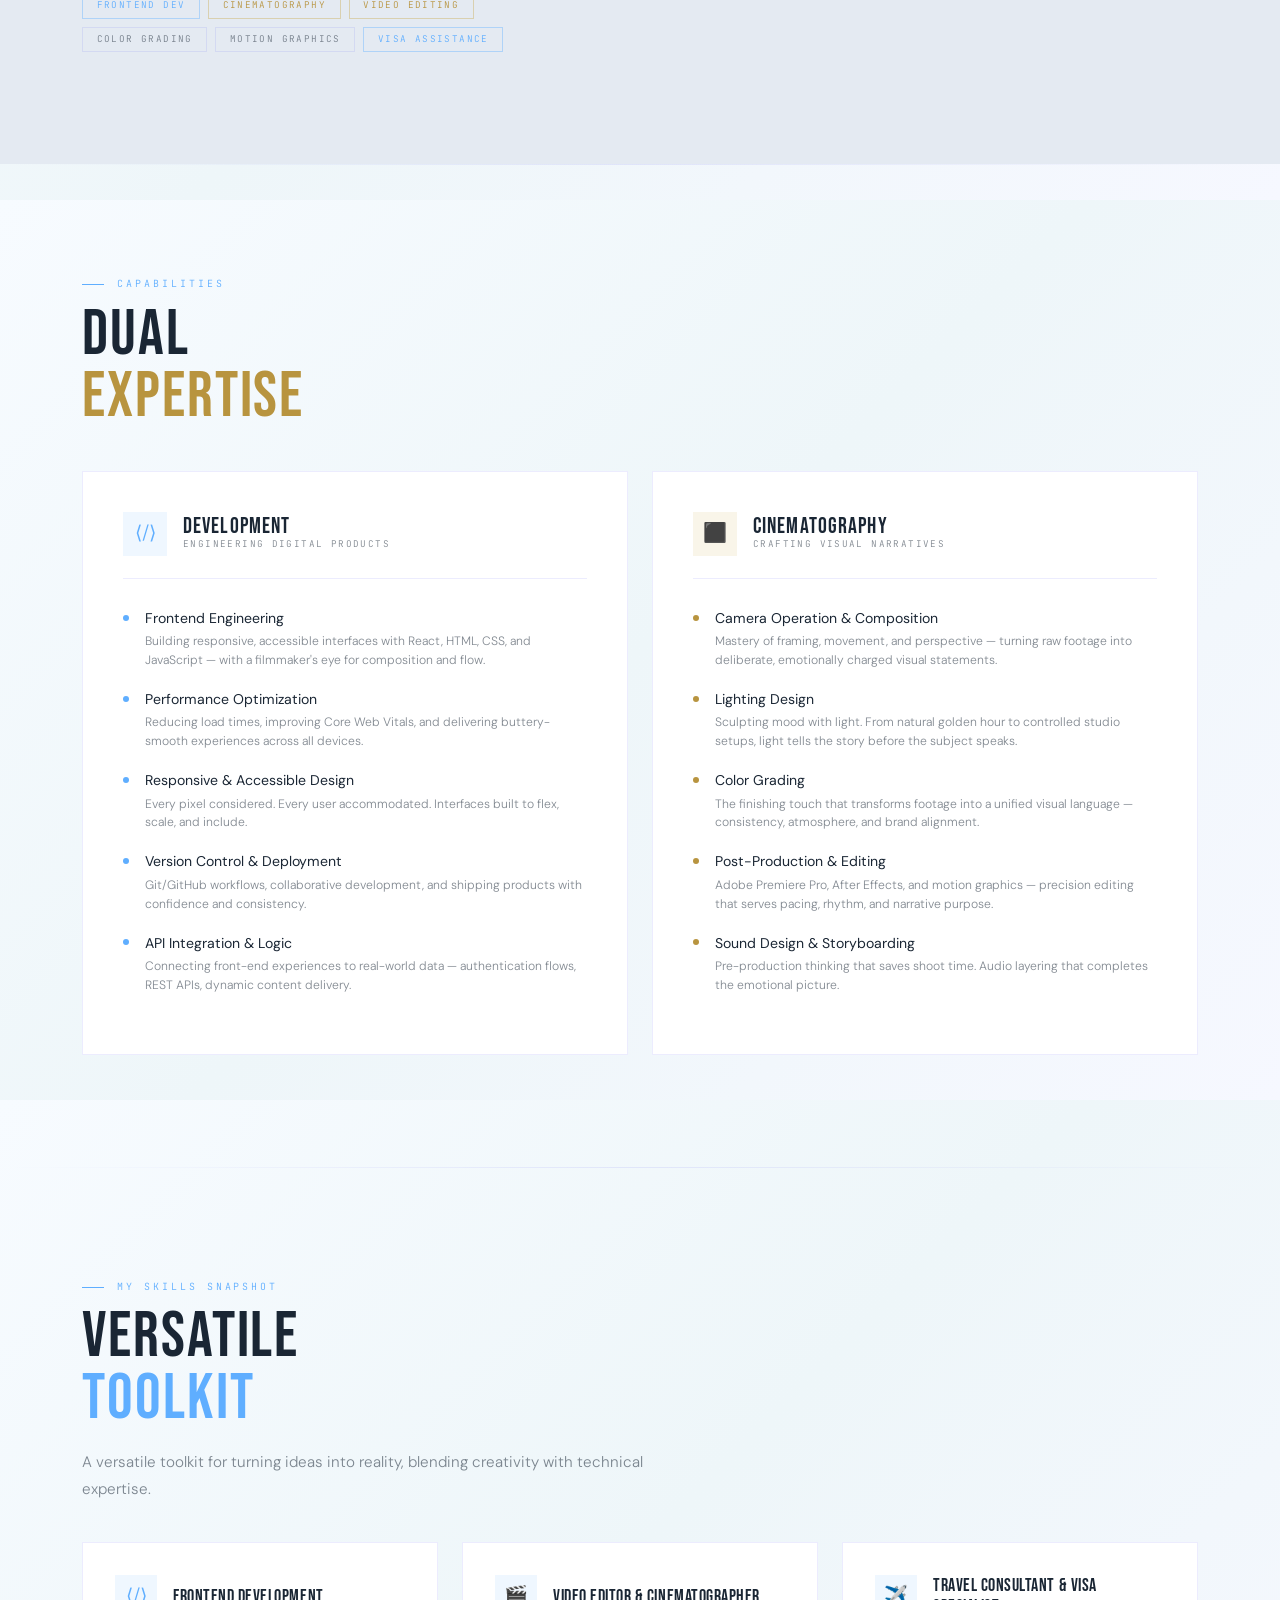
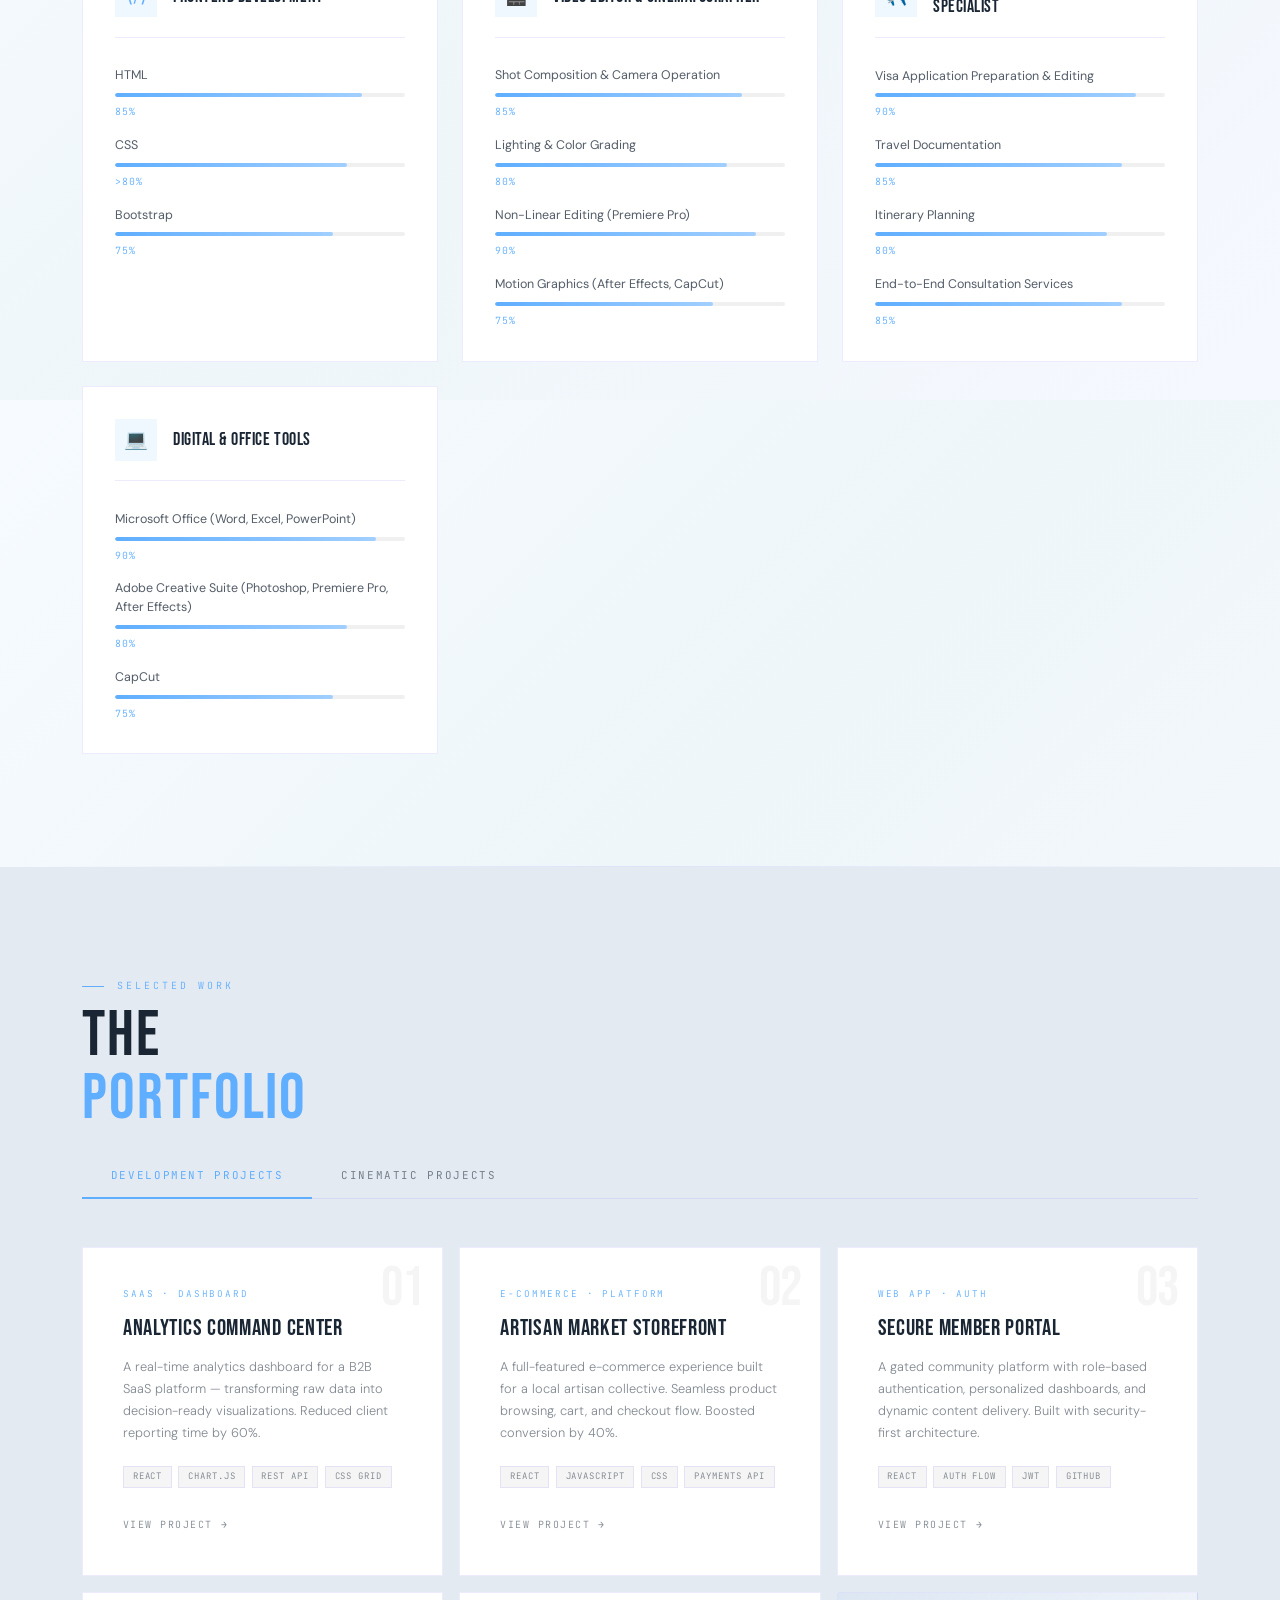
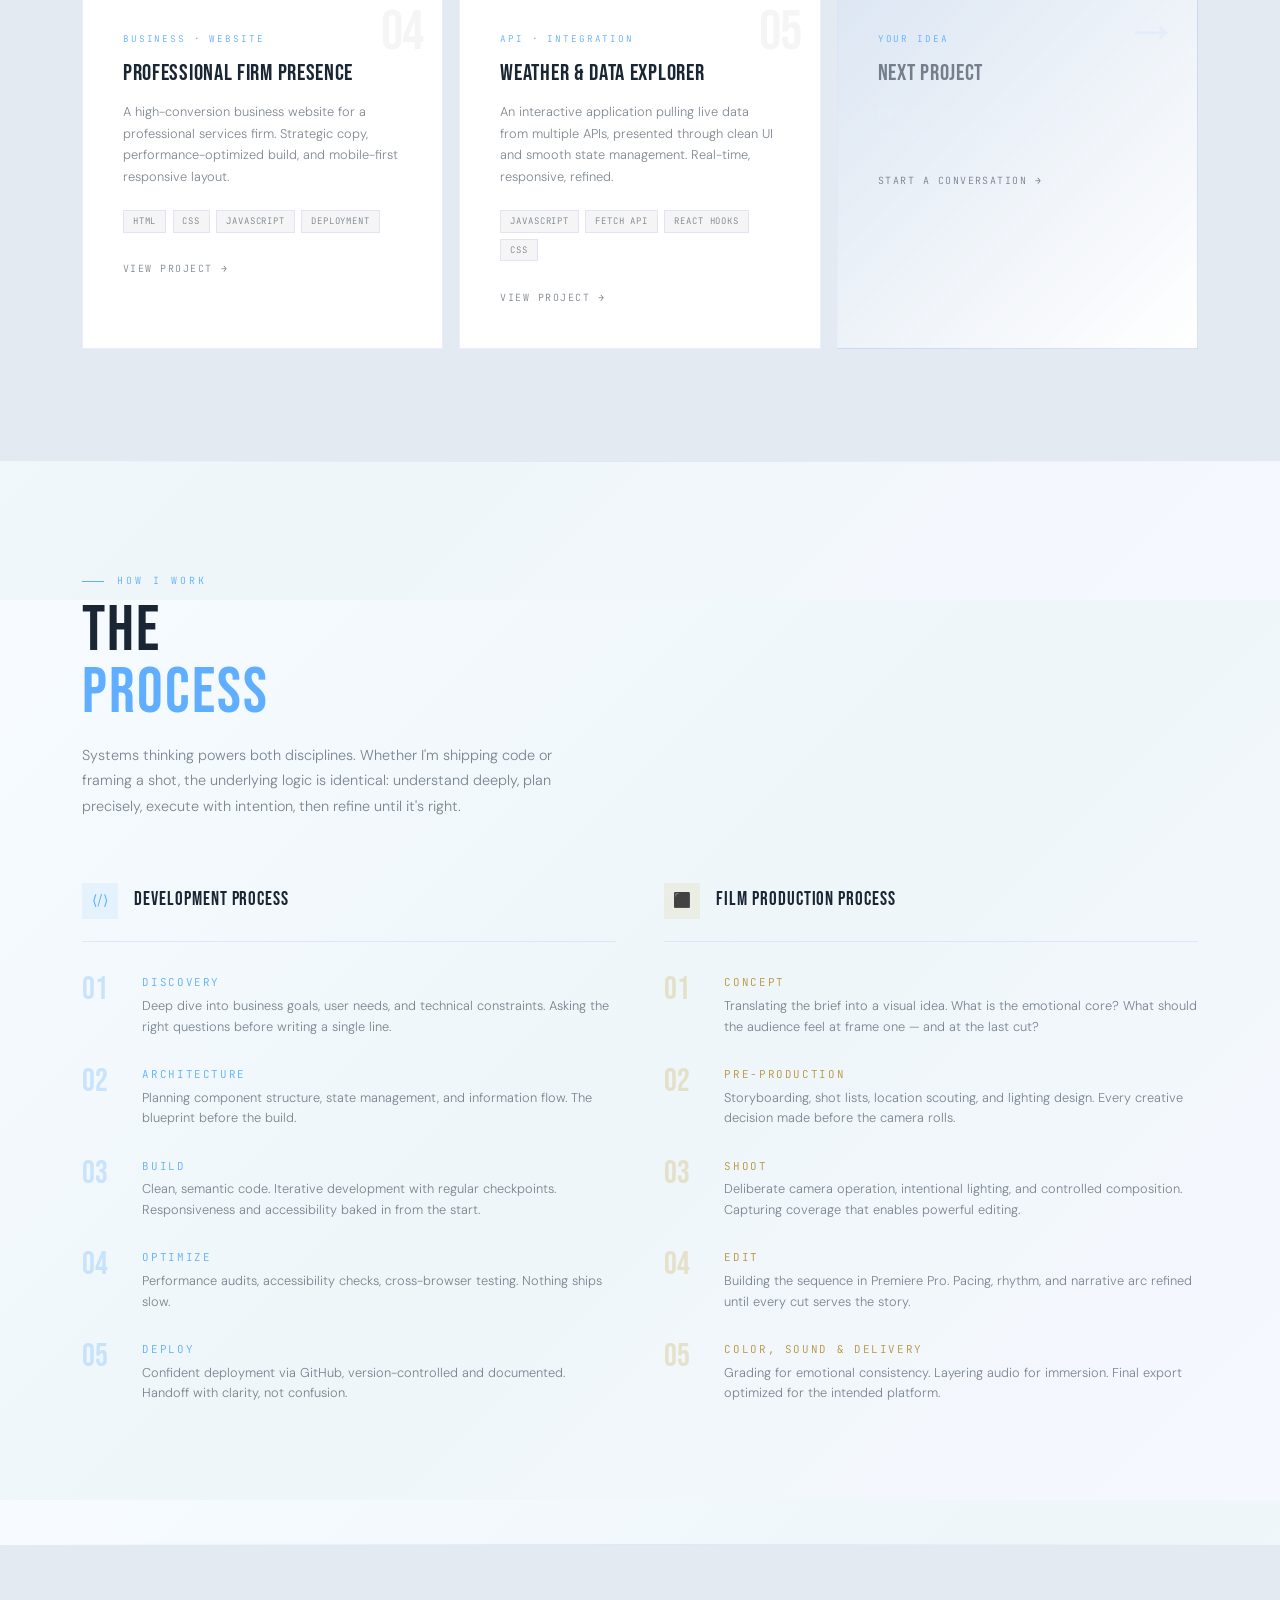
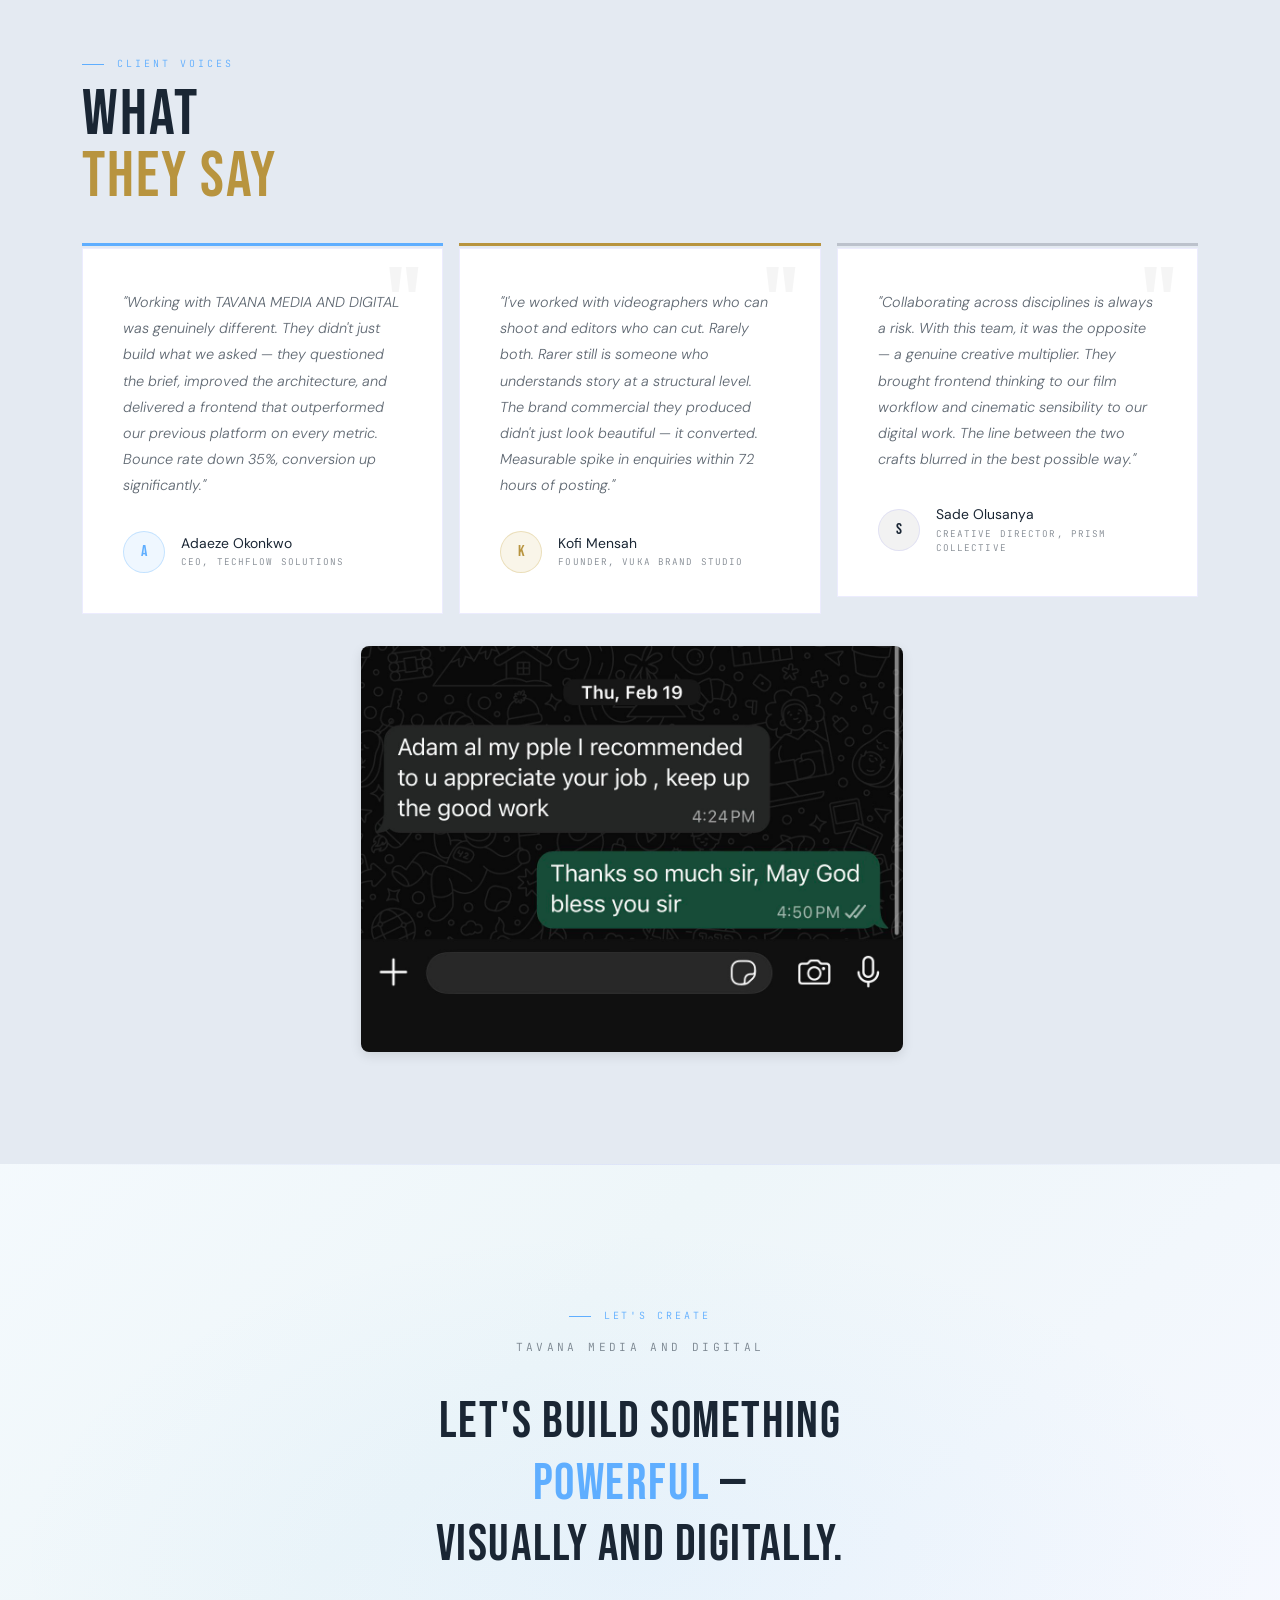
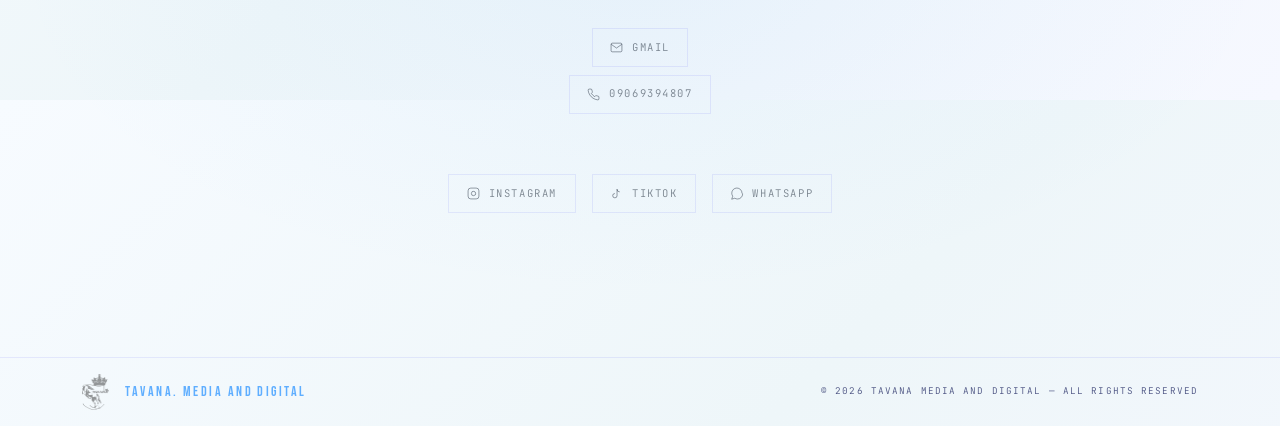
==== commit 183767dd: "added file" ====
--- a/index.html
+++ b/index.html
@@ -869,6 +869,10 @@
           <svg width="13" height="13" viewBox="0 0 24 24" fill="none" stroke="currentColor" stroke-width="1.5"><path d="M9 12a4 4 0 1 0 4 4V4a5 5 0 0 0 5 5"/></svg>
           TikTok
         </a>
+        <a href="https://wa.link/db5dei" target="_blank" class="contact-link">
+          <svg width="13" height="13" viewBox="0 0 24 24" fill="none" stroke="currentColor" stroke-width="1.5"><path d="M21.537 12.734c0 5.215-4.243 9.444-9.444 9.444-1.864 0-3.615-.546-5.095-1.495l-5.744 1.888 1.93-5.63c-1.117-1.57-1.778-3.501-1.778-5.607 0-5.215 4.243-9.444 9.444-9.444 5.201 0 9.444 4.229 9.444 9.444z"/></svg>
+          WhatsApp
+        </a>
       </div>
     </div>
   </section>
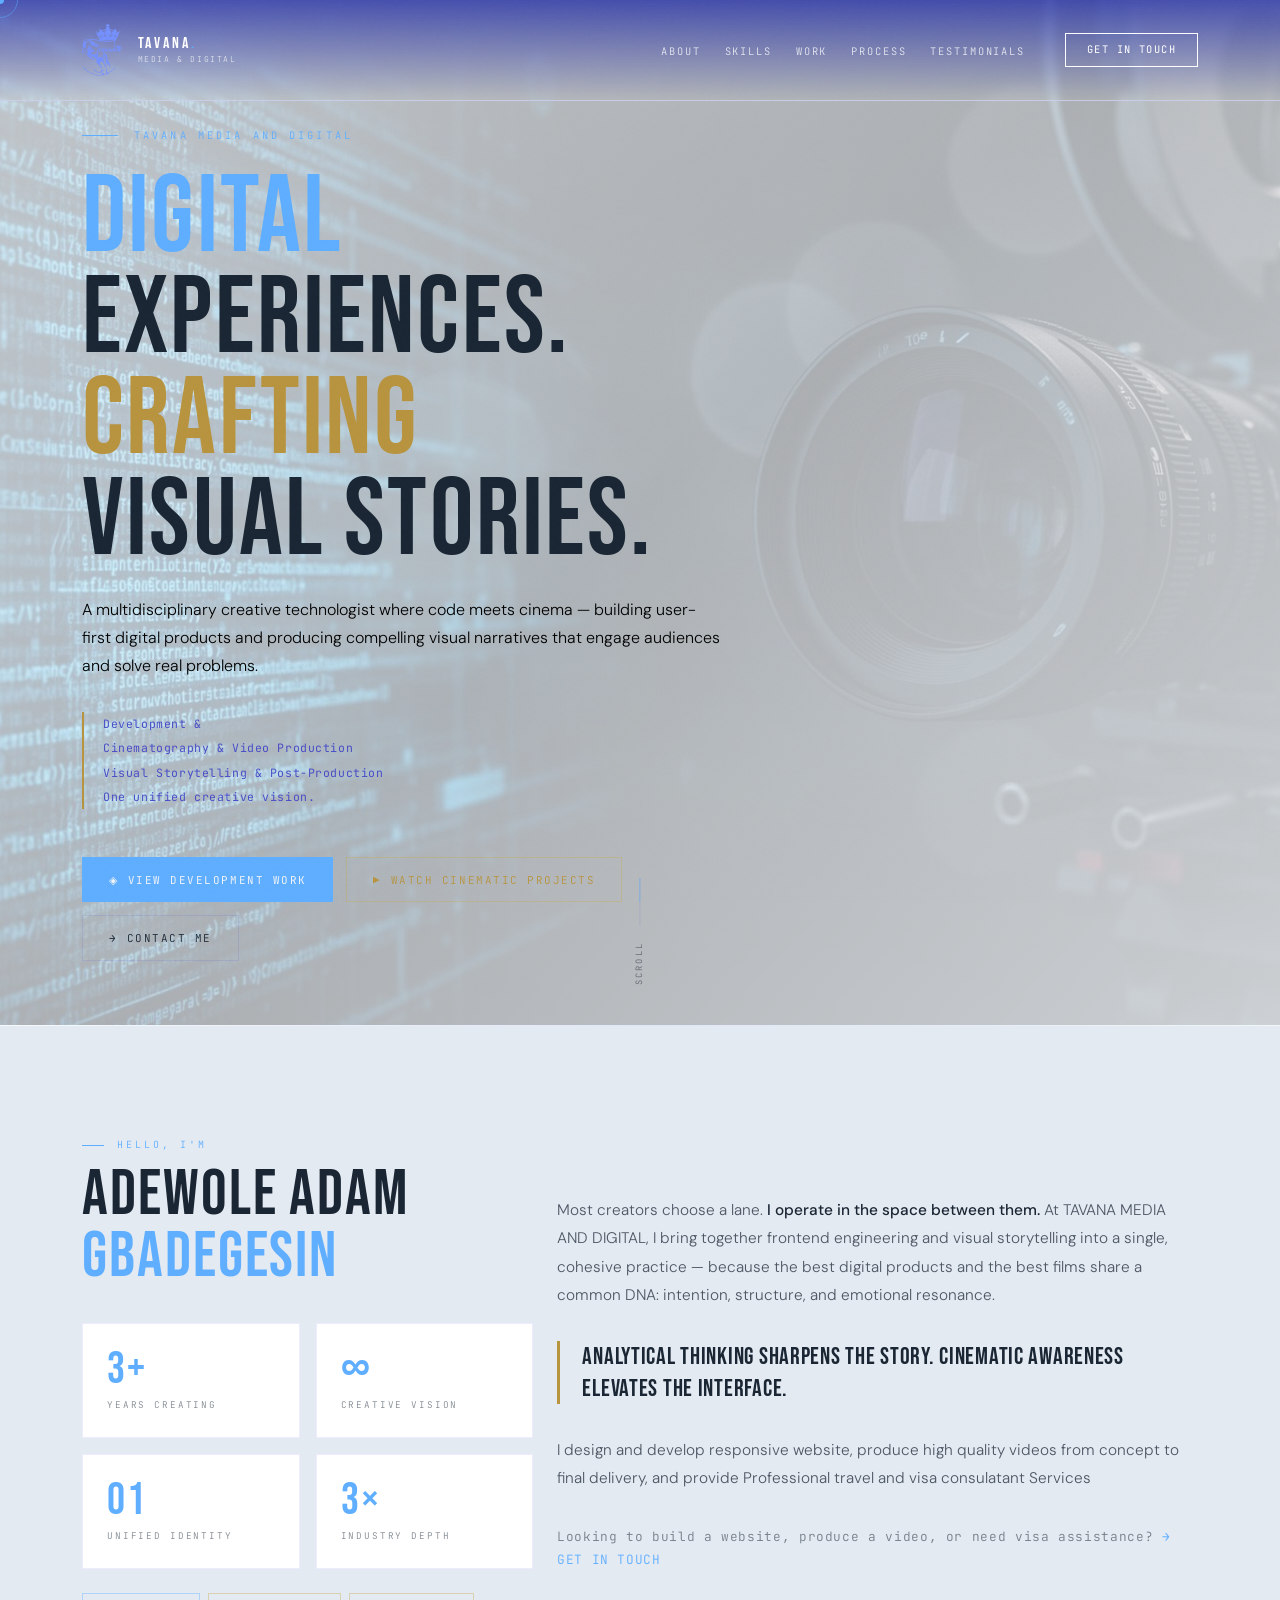
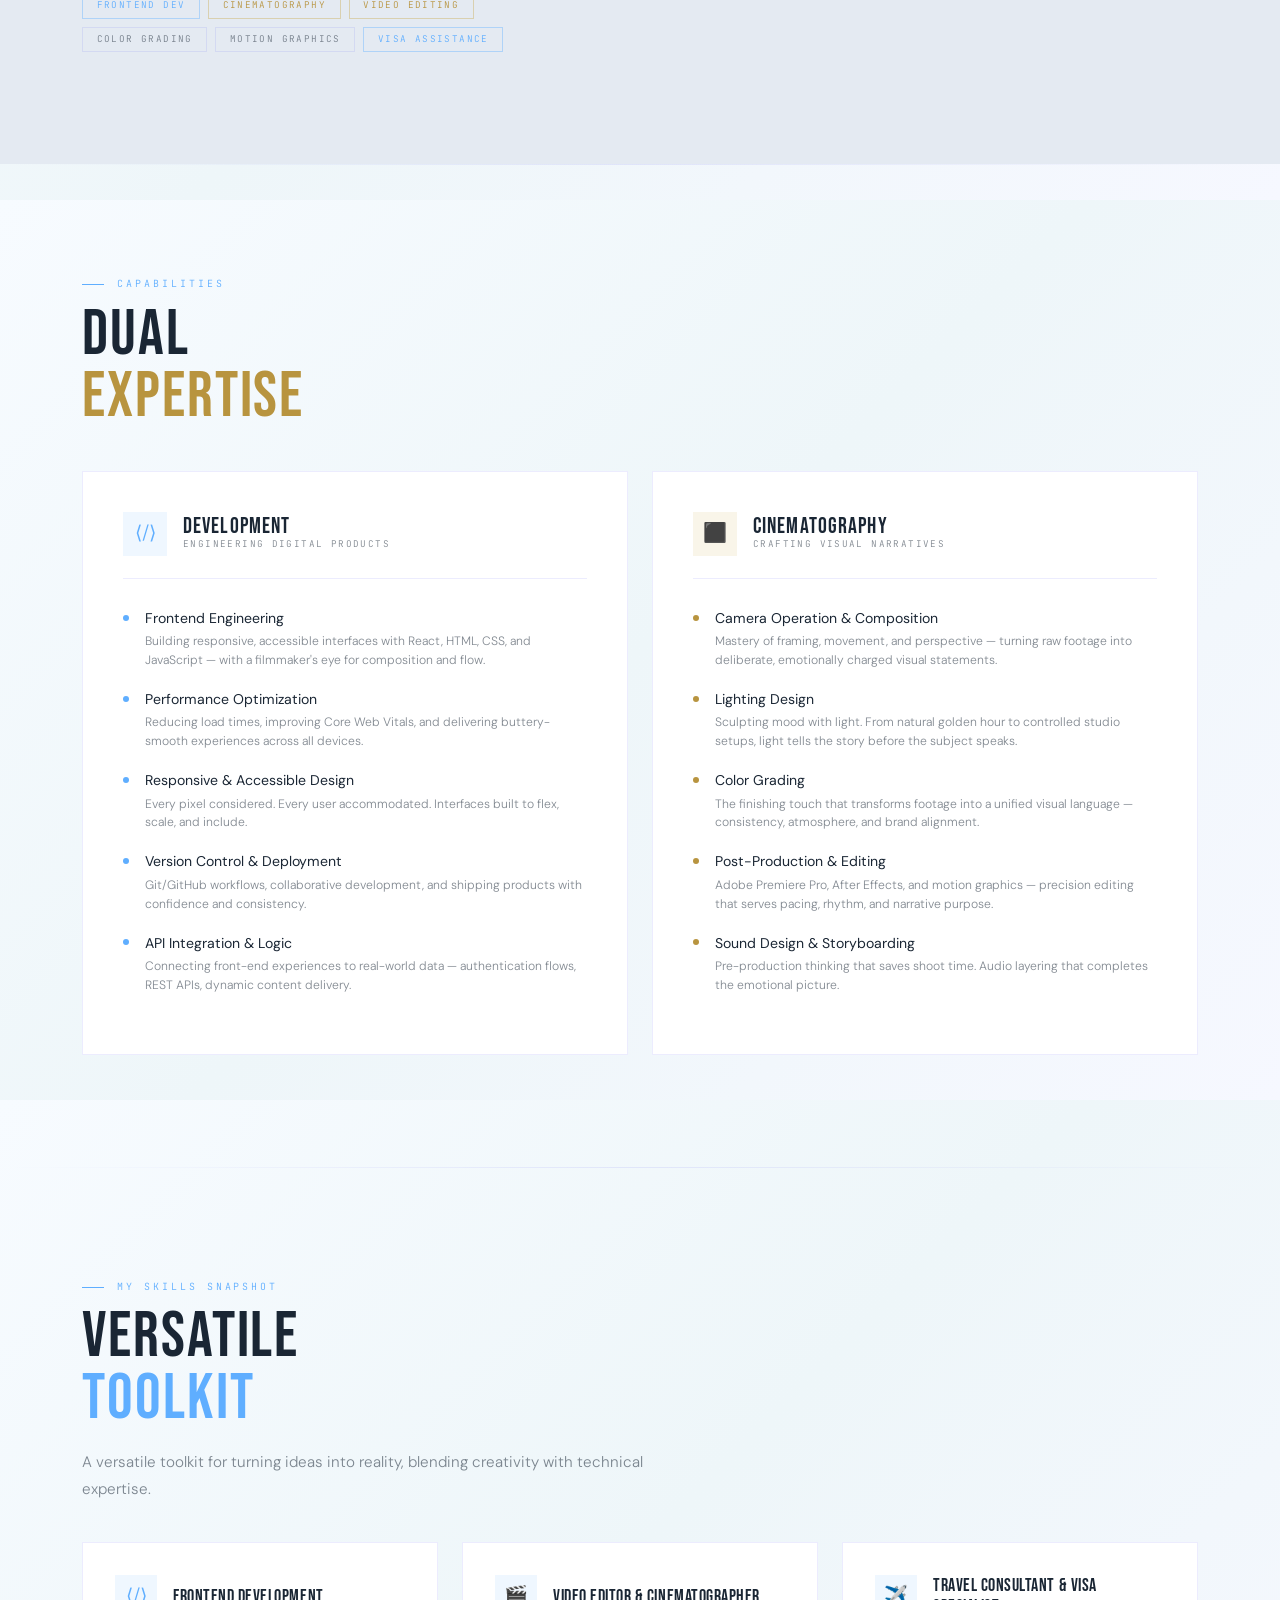
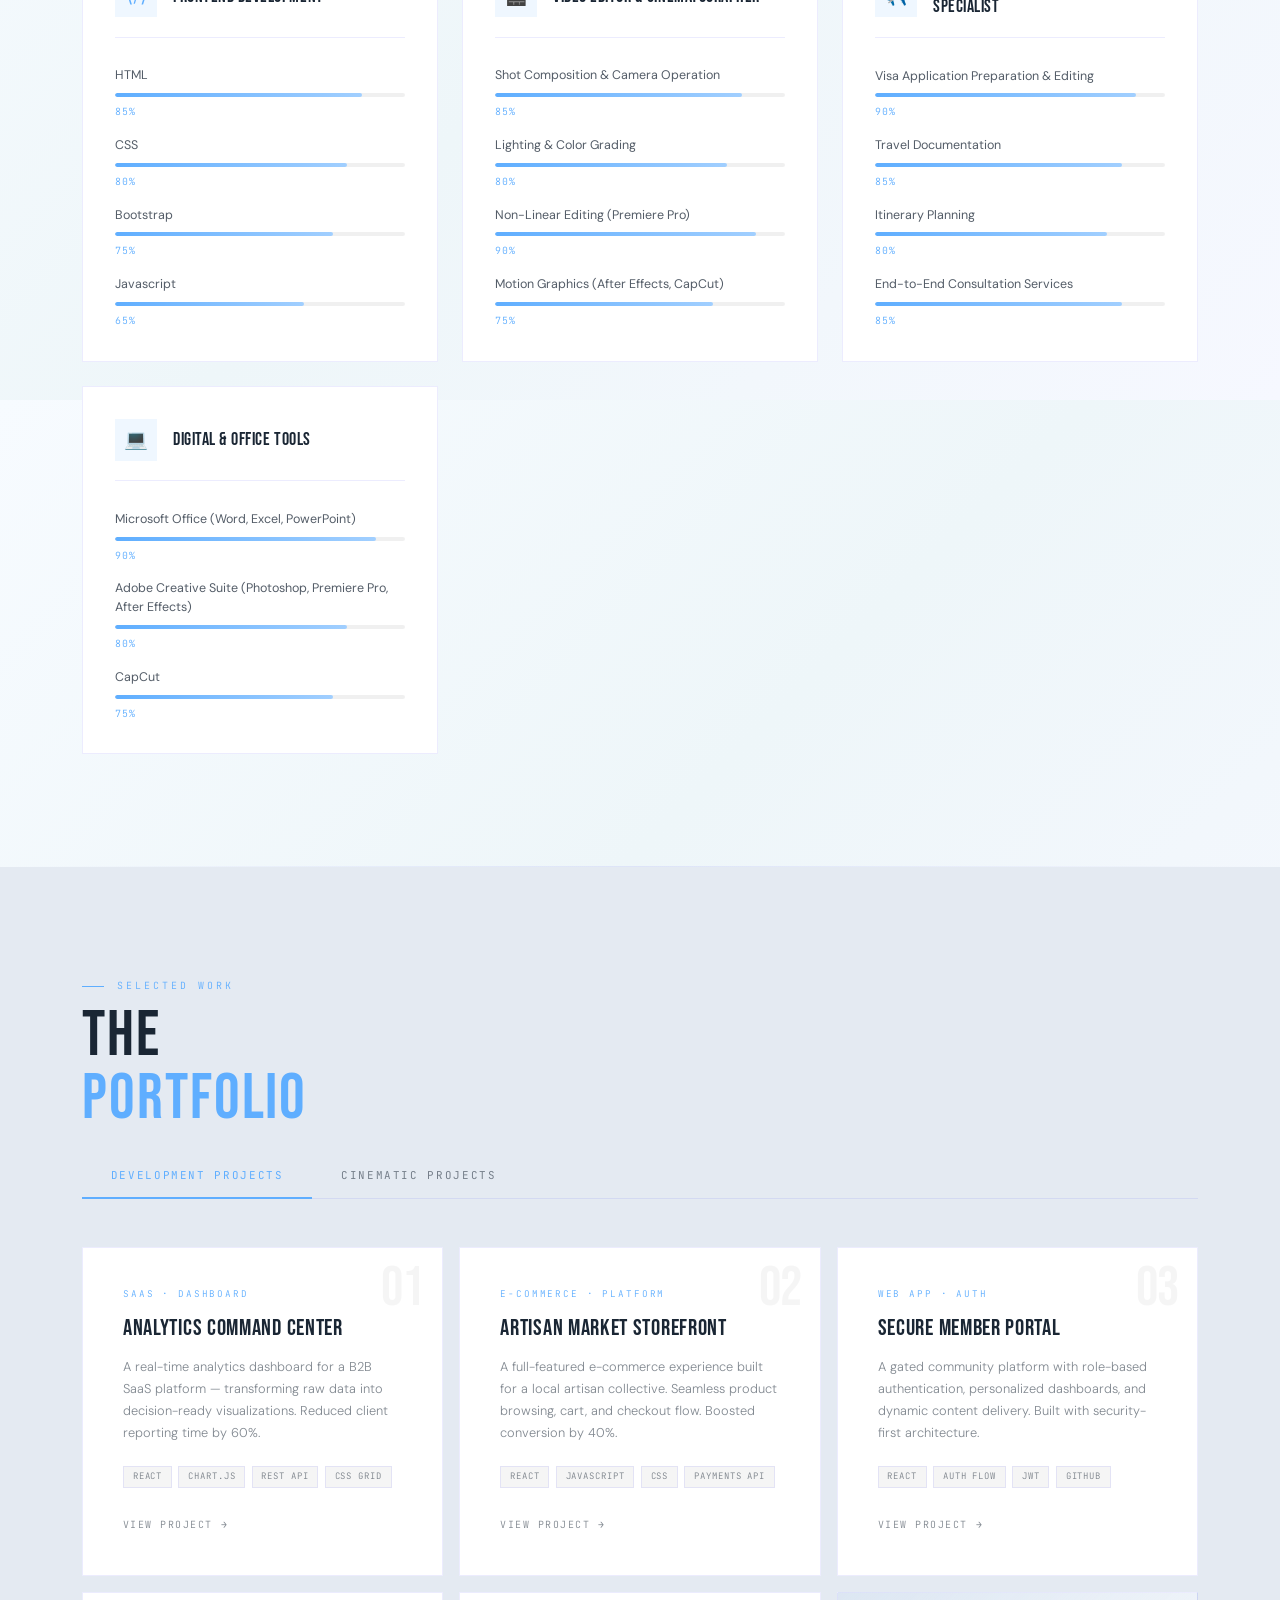
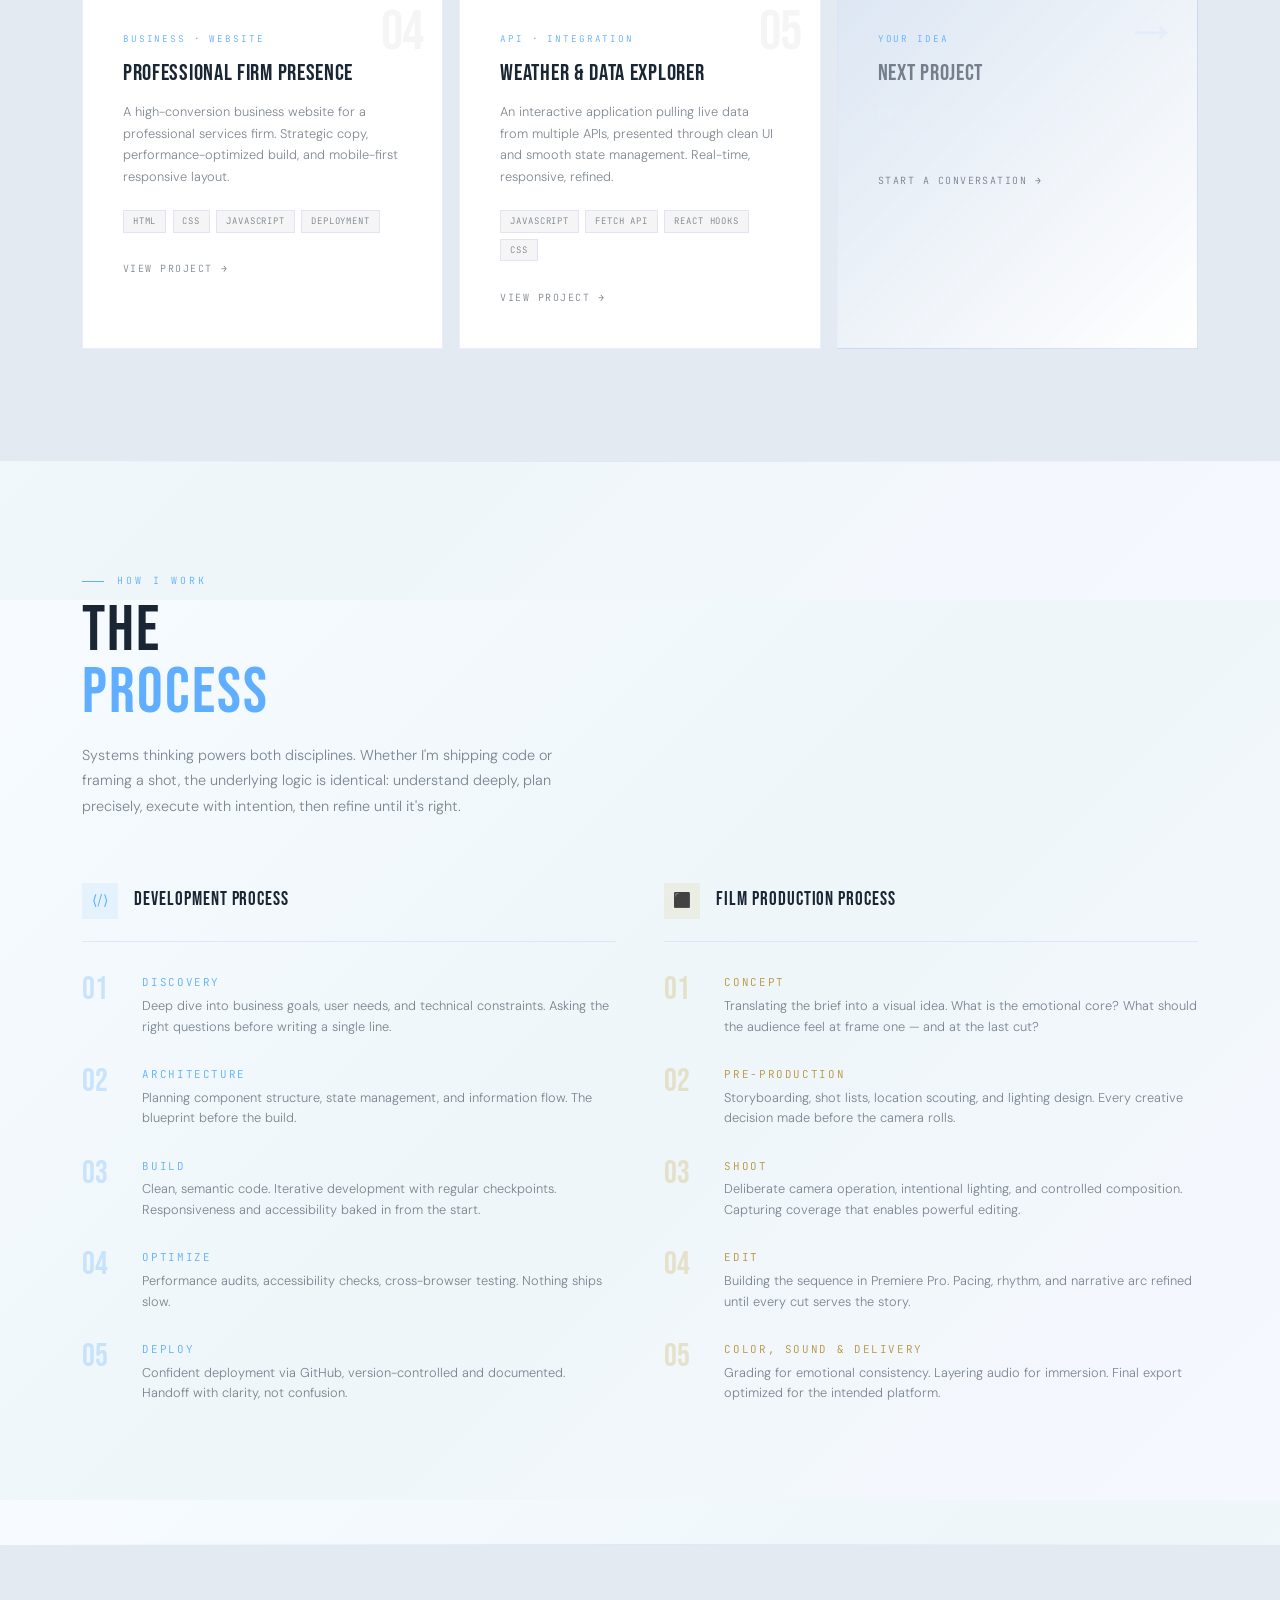
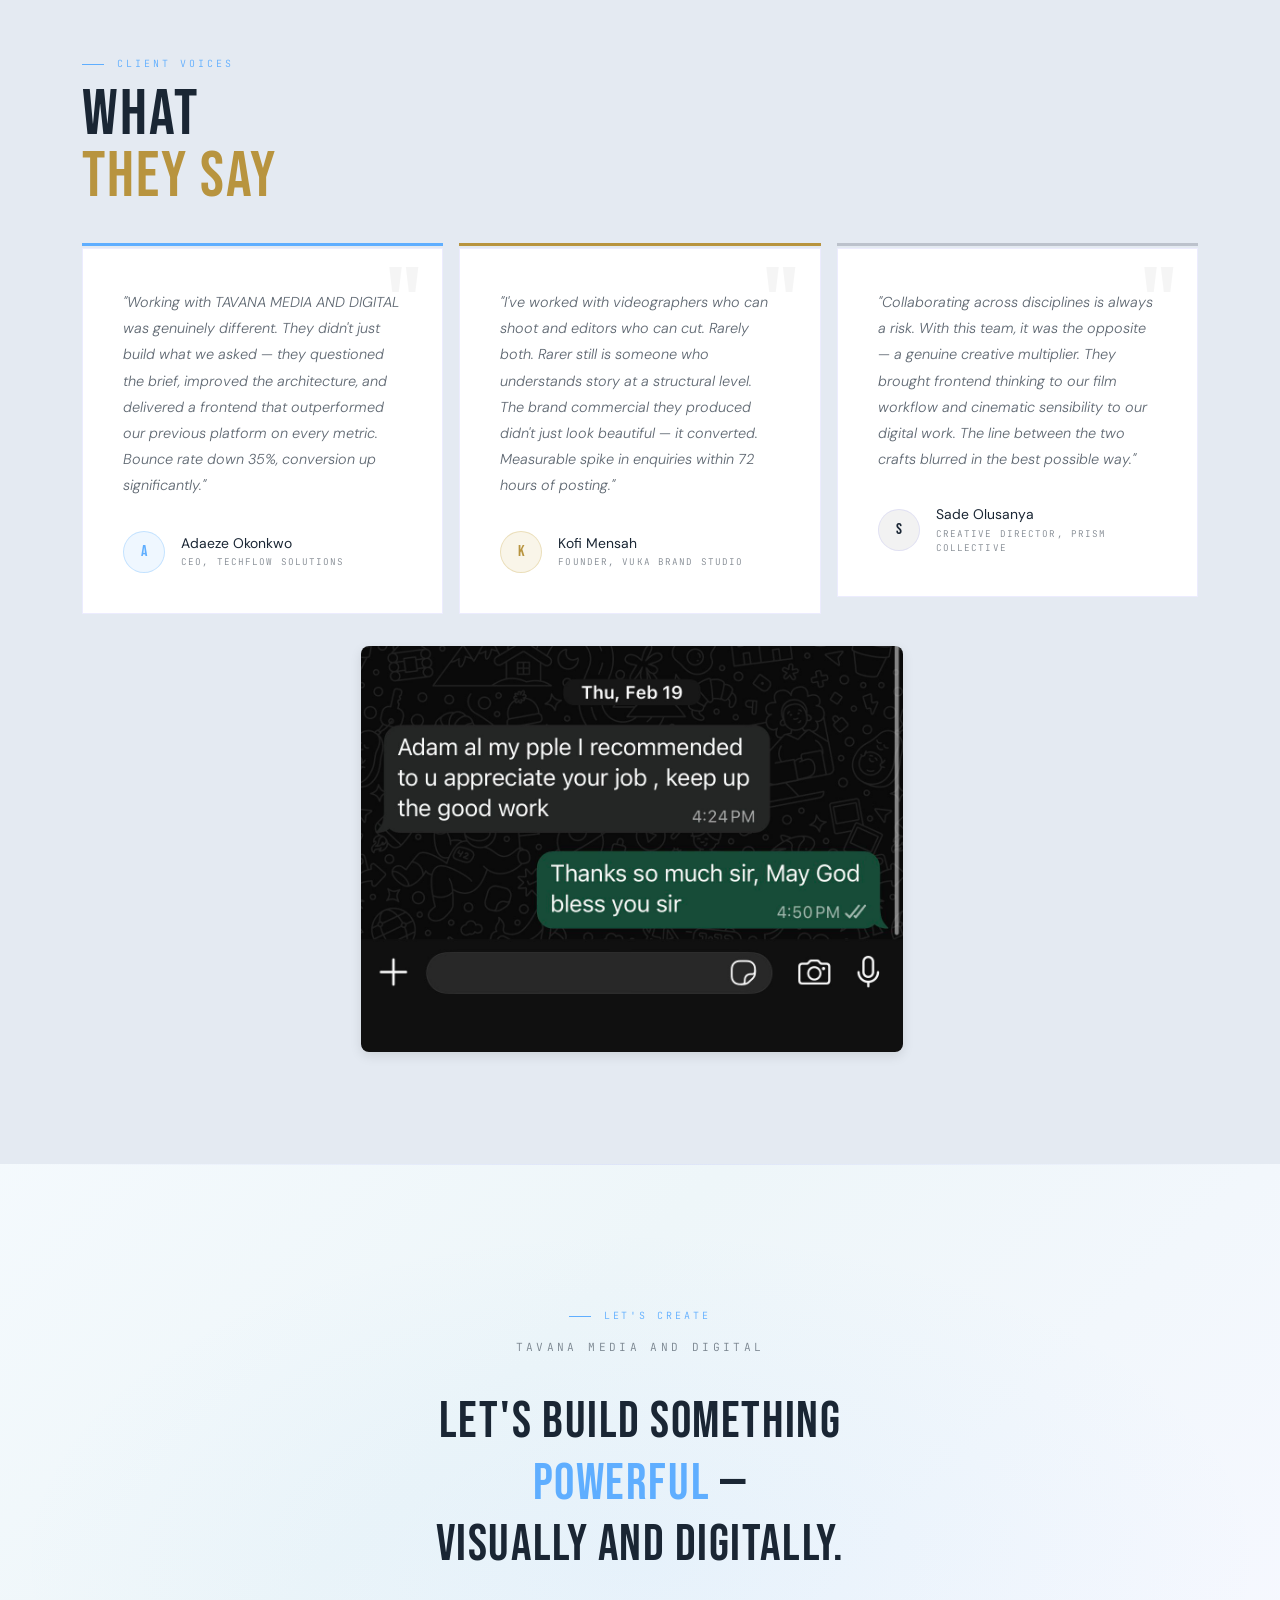
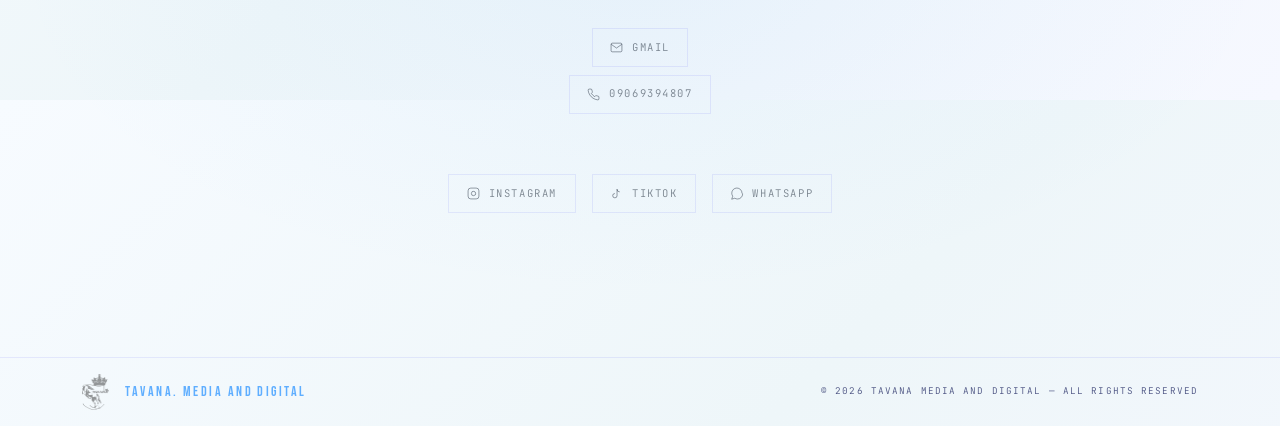
==== commit 1090888c: "file added" ====
--- a/index.html
+++ b/index.html
@@ -123,10 +123,10 @@
             A multidisciplinary creative technologist where code meets cinema — building user-first digital products and producing compelling visual narratives that engage audiences and solve real problems.
           </p>
           <div class="hero-statement">
-            Frontend Development &amp; <br>
+            <strong> Development &amp; <br>
             Cinematography &amp; Video Production<br>
             Visual Storytelling &amp; Post-Production<br>
-            One unified creative vision.
+            One unified creative vision.</strong>
           </div>
           <div class="hero-actions">
             <a href="#work" class="btn-primary-custom" id="devBtn">
@@ -370,12 +370,17 @@
               <div class="skill-snapshot-item">
                 <span>CSS</span>
                 <div class="progress-bar"><div class="progress-fill" style="width:80%;"></div></div>
-                <span class="skill-percent">>80%</span>
+                <span class="skill-percent">80%</span>
               </div>
               <div class="skill-snapshot-item">
                 <span>Bootstrap</span>
                 <div class="progress-bar"><div class="progress-fill" style="width:75%;"></div></div>
                 <span class="skill-percent">75%</span>
+              </div>
+              <div class="skill-snapshot-item">
+                <span>Javascript</span>
+                <div class="progress-bar"><div class="progress-fill" style="width:65%;"></div></div>
+                <span class="skill-percent">65%</span>
               </div>
             </div>
           </div>
--- a/style.css
+++ b/style.css
@@ -293,7 +293,7 @@
   background-repeat: no-repeat;
   /* Gradient overlay to fade the image - lighter at top for text visibility */
   background-blend-mode:overlay;
-  background-color: rgba(247, 251, 255, 0.26);
+  background-color: rgba(247, 251, 255, 0.103);
 }
 
 /* Additional overlay for more text readability */
@@ -365,7 +365,7 @@
 
 .hero-sub {
   font-size: clamp(0.9rem, 2.5vw, 1rem);
-  color: var(--muted);
+  color: black;
   line-height: 1.75;
   margin-bottom: 2rem;
   opacity: 0;
@@ -375,7 +375,7 @@
 .hero-statement {
   font-family: var(--font-mono);
   font-size: clamp(0.62rem, 2vw, 0.72rem);
-  color: rgba(73, 132, 199, 0.4);
+  color: rgb(73, 77, 199);
   letter-spacing: 0.05em;
   line-height: 2.1;
   margin-bottom: 3rem;
@@ -398,7 +398,7 @@
   position: relative;
   z-index: 3;
   border: 1px solid var(--border);
-  background: rgba(255, 255, 255, 0.8);
+  background: rgba(255, 255, 255, 0.584);
   padding: 0;
   height: 100%;
   min-height: 480px;
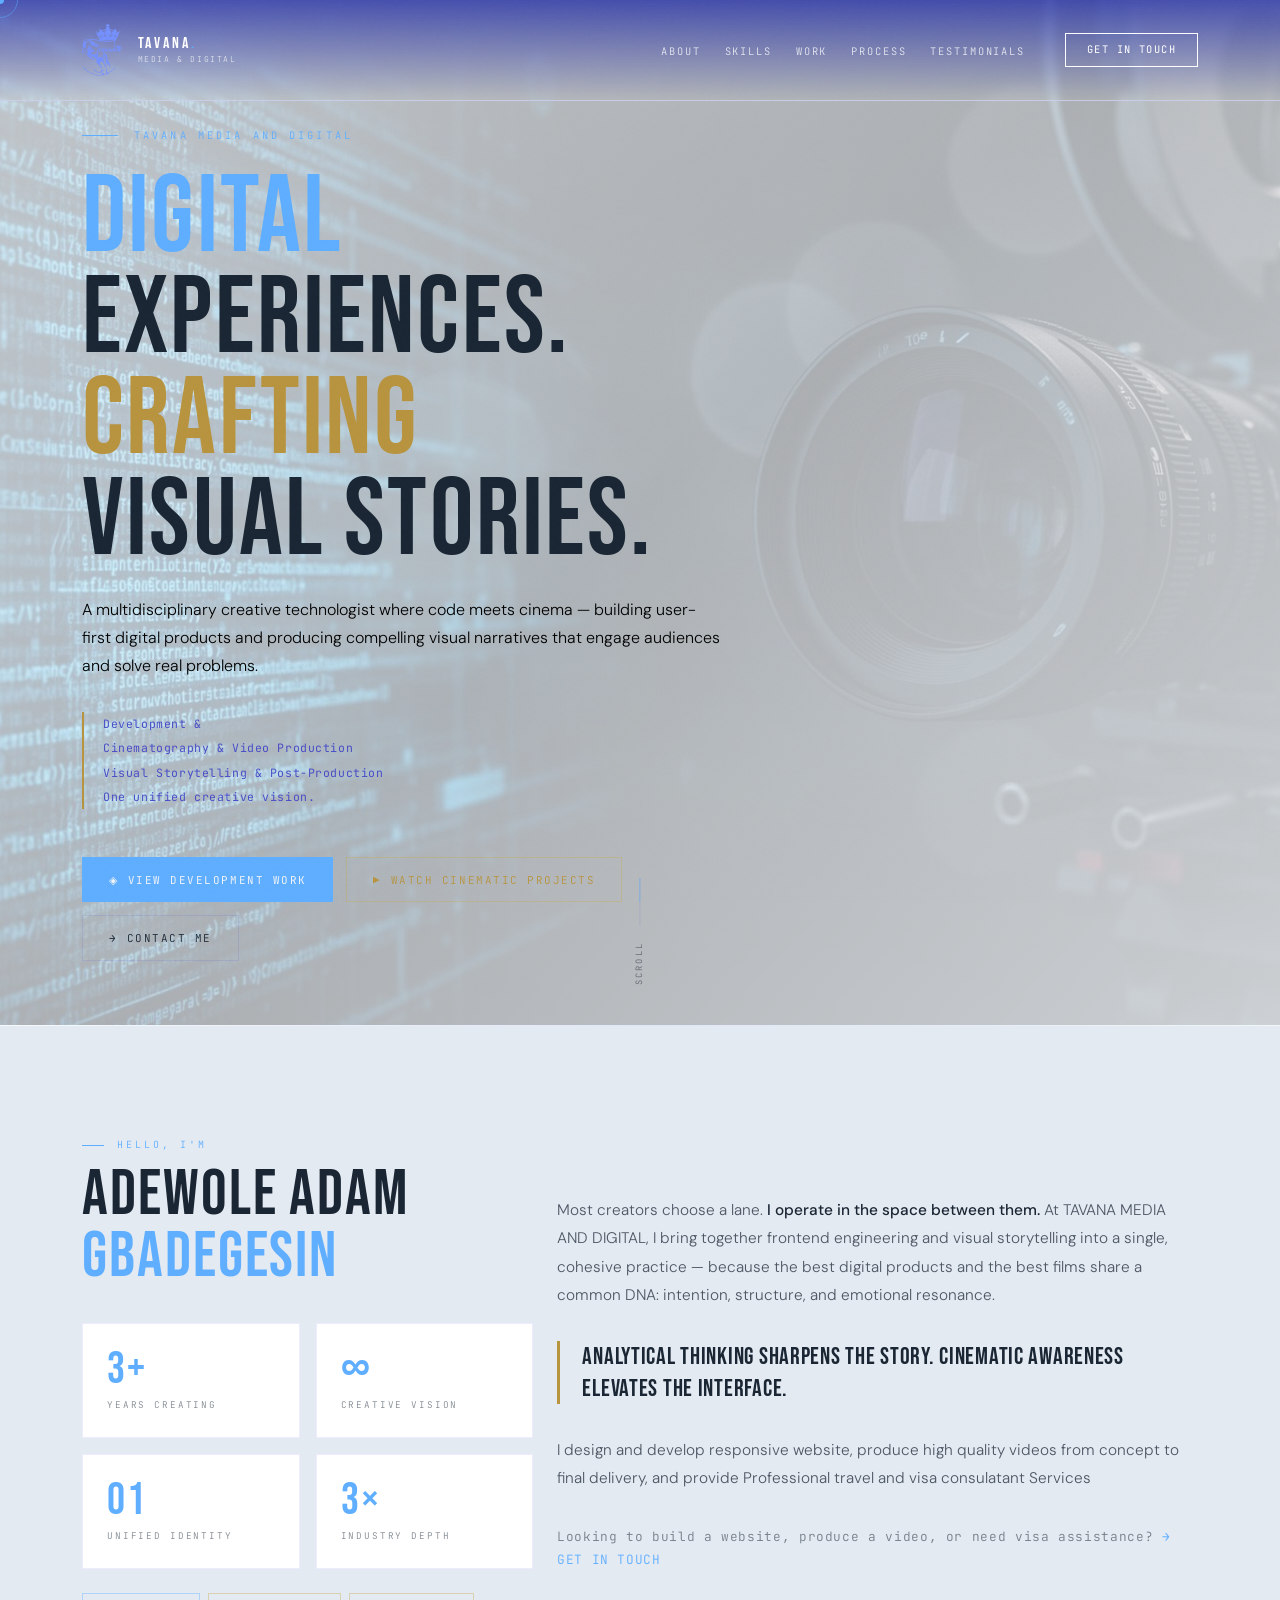
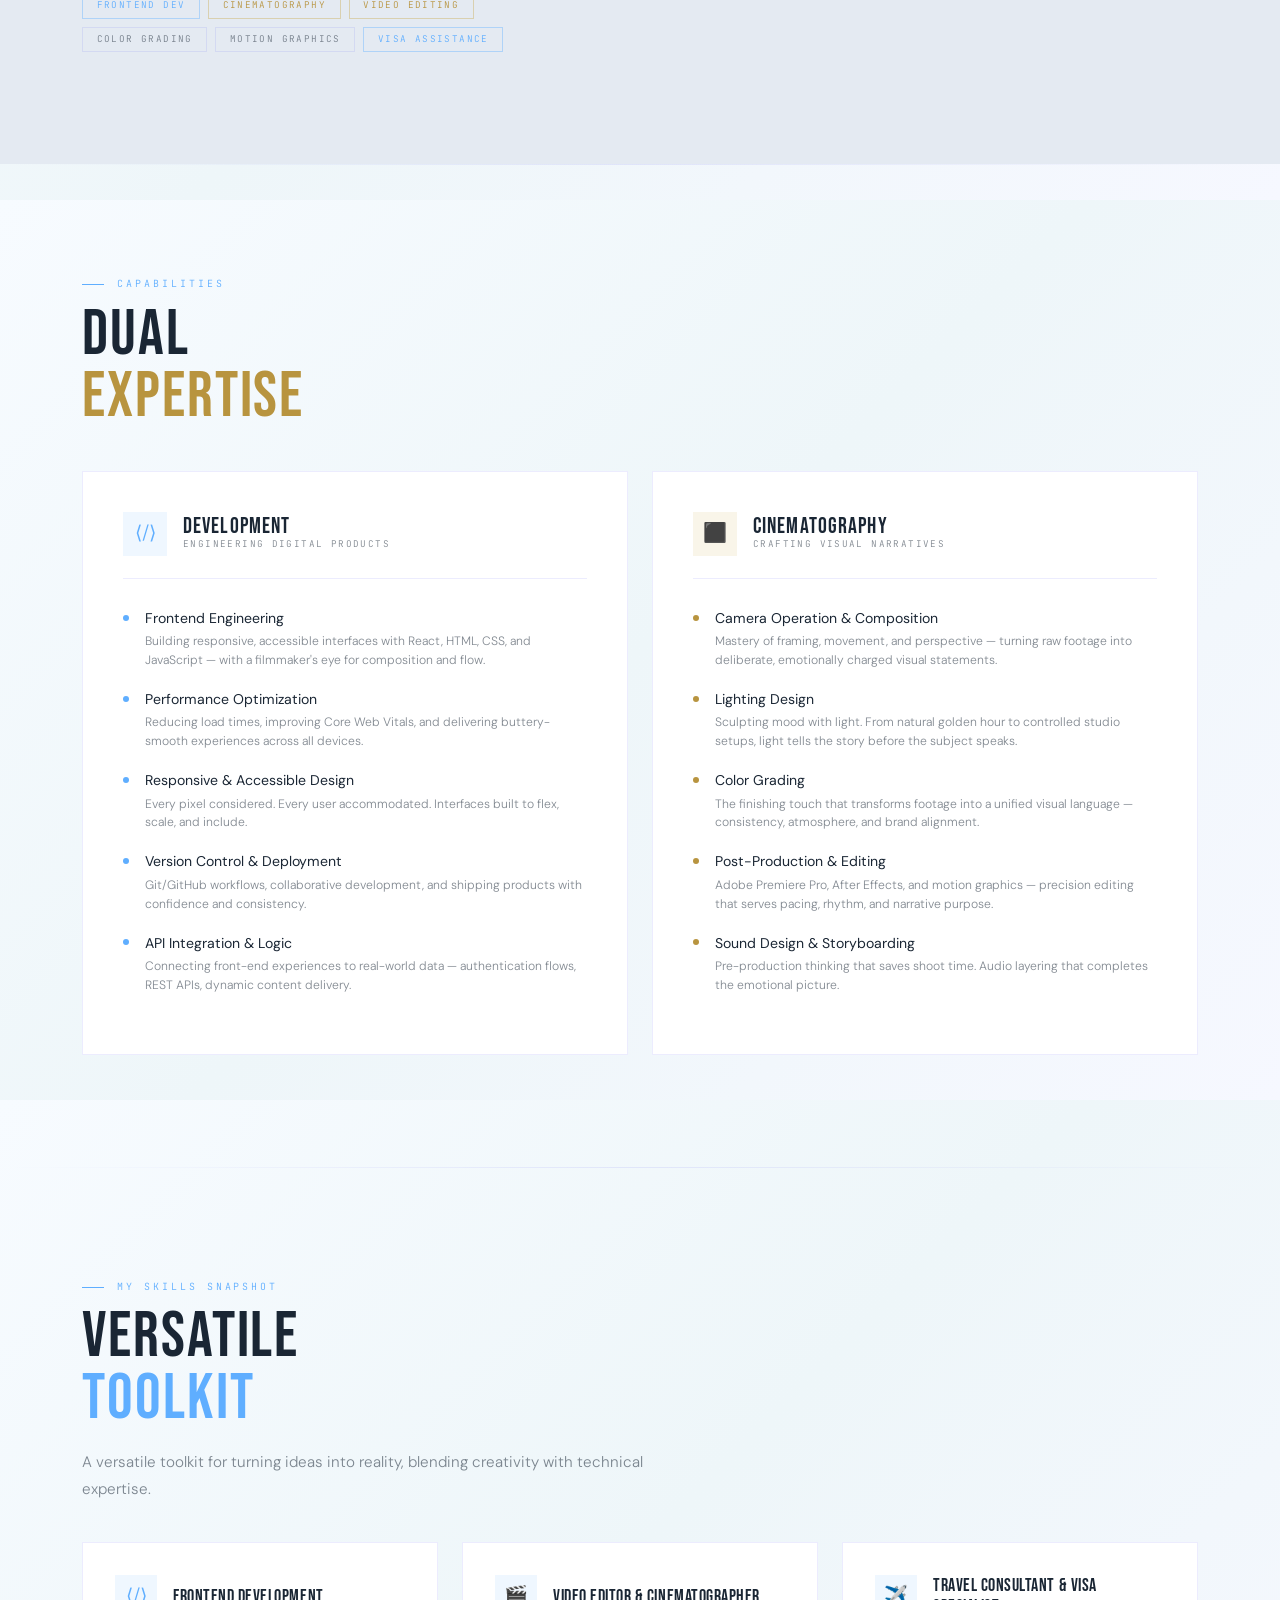
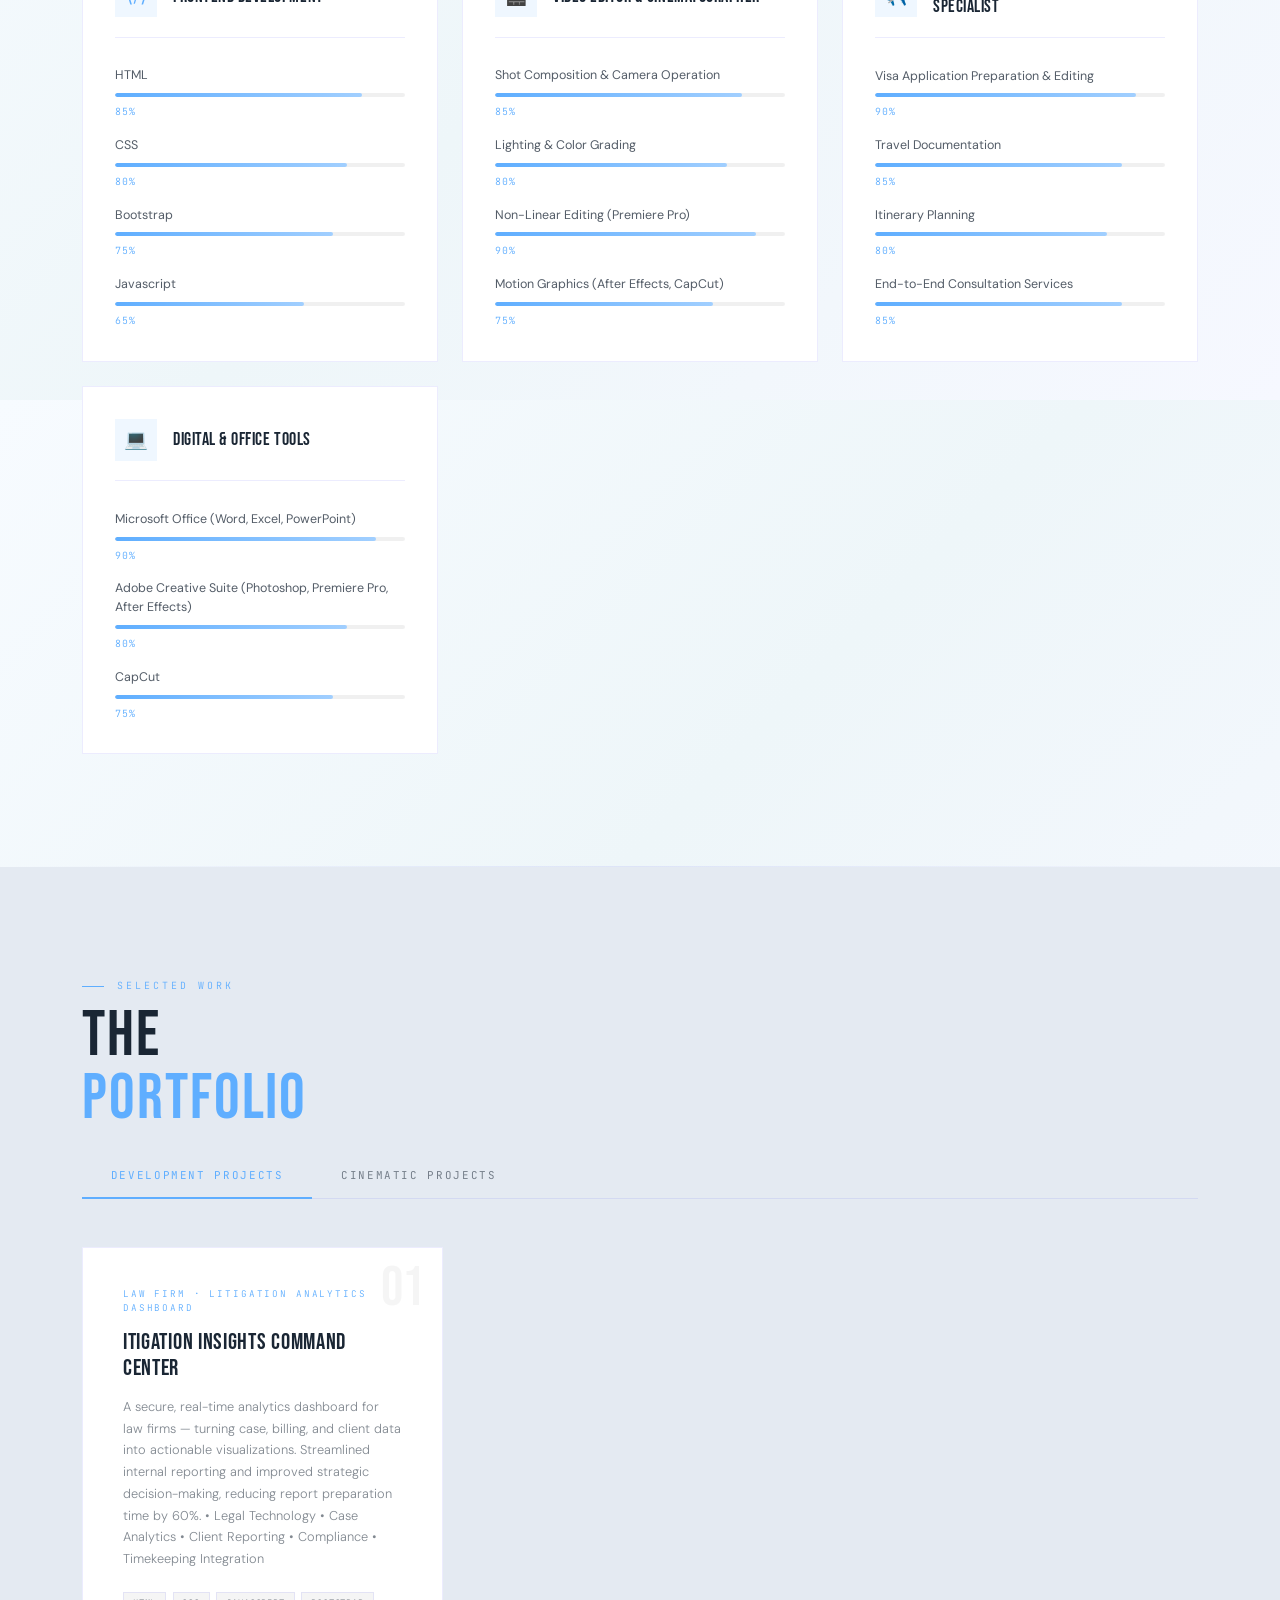
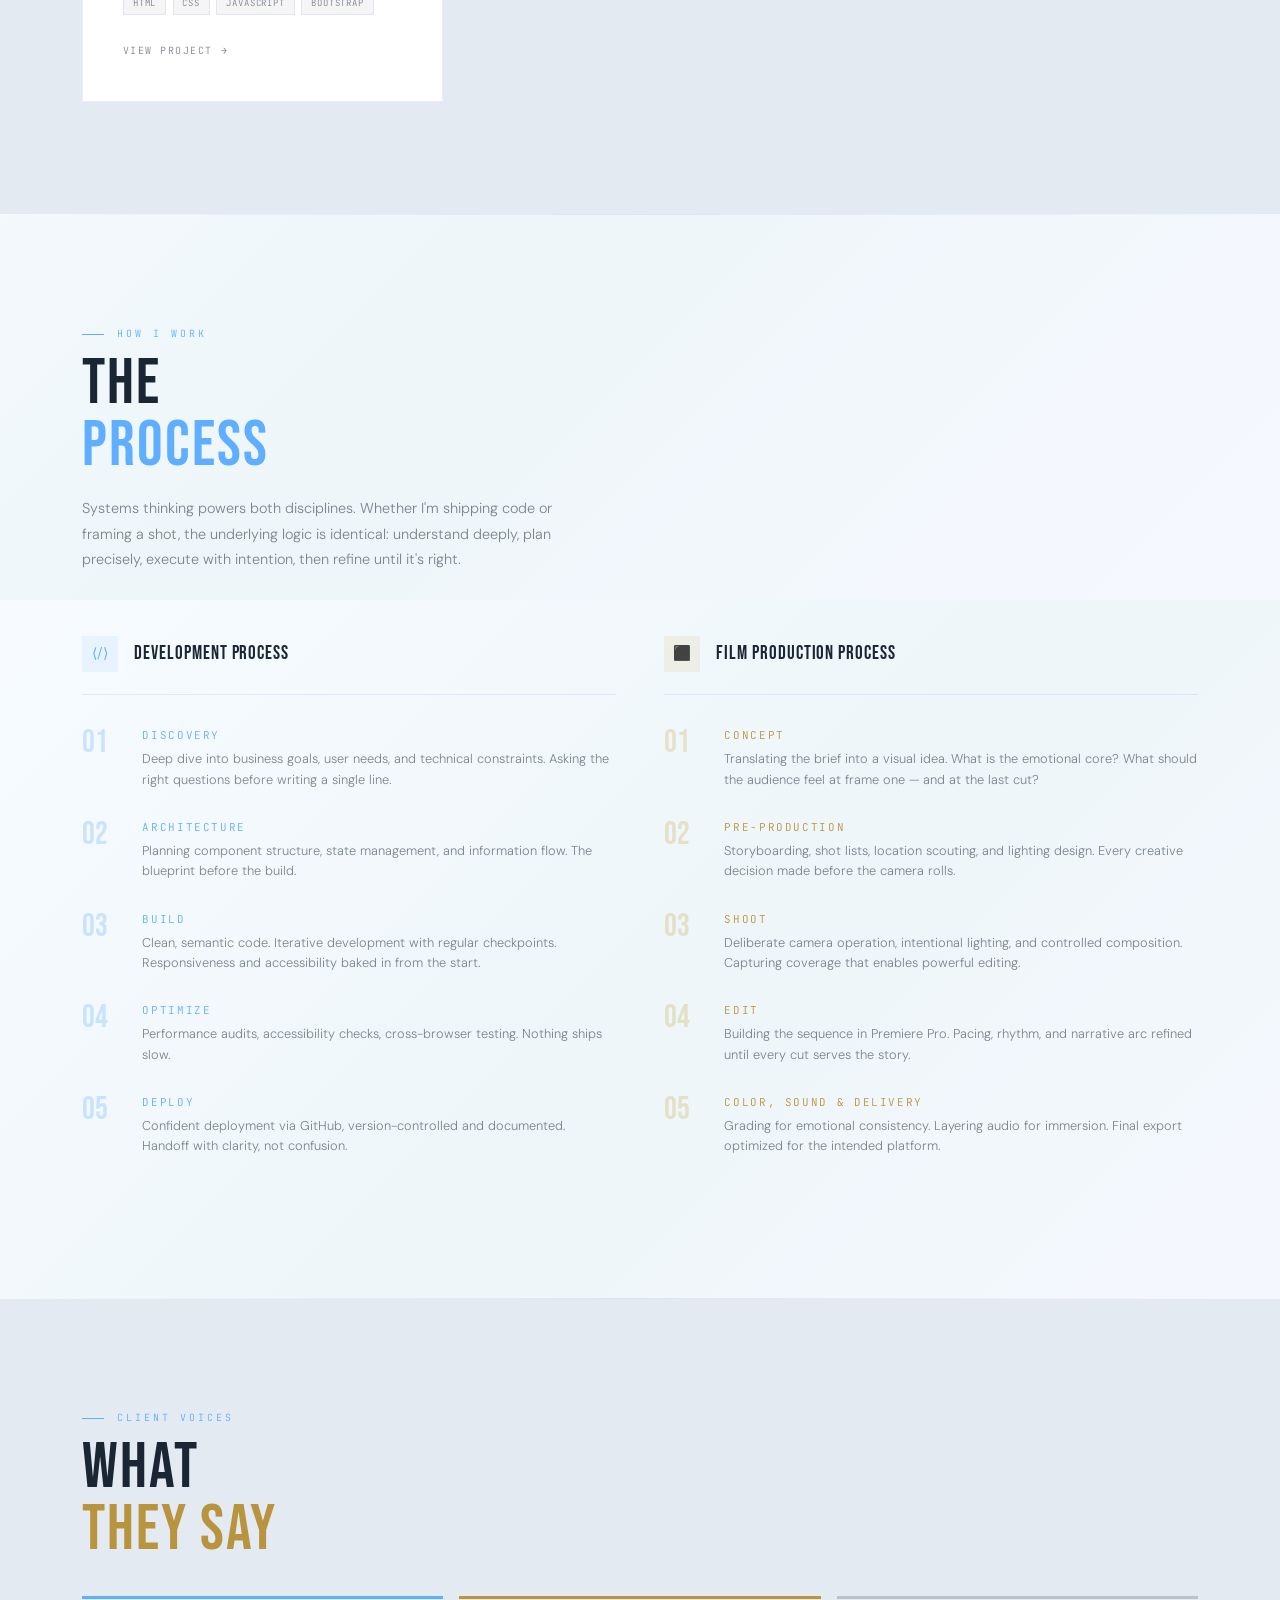
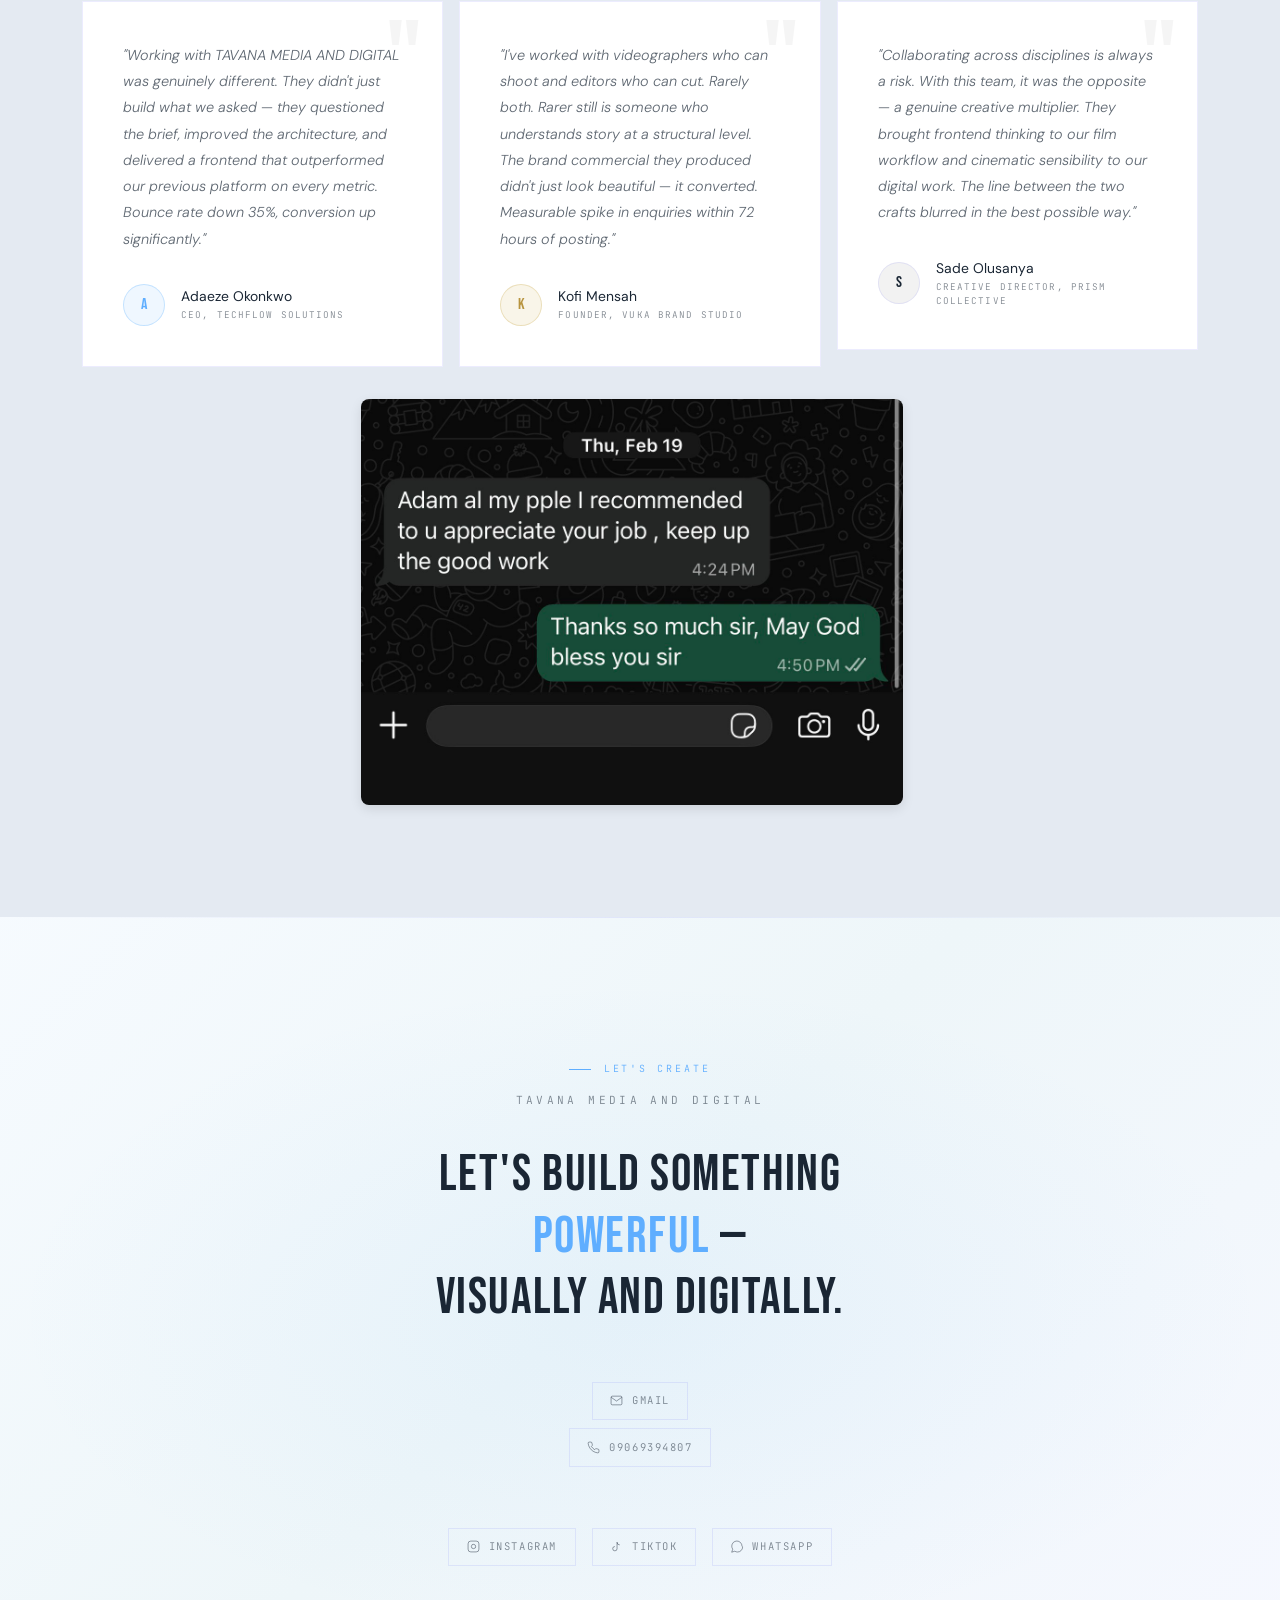
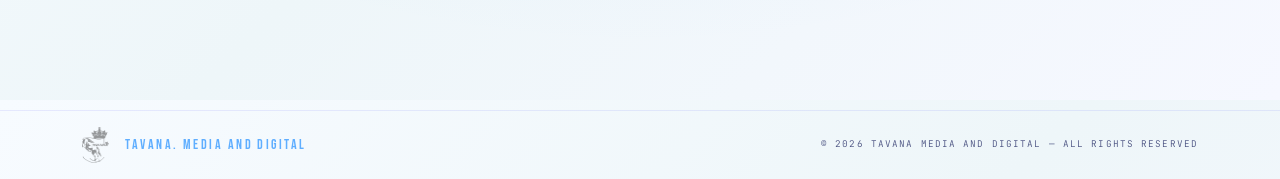
==== commit 25569811: "file added" ====
--- a/index.html
+++ b/index.html
@@ -505,18 +505,22 @@
           <div class="col-lg-4 col-md-6 reveal">
             <div class="project-card dev">
               <div class="project-num">01</div>
-              <div class="project-type type-dev">SaaS · Dashboard</div>
-              <h3 class="project-title">ANALYTICS COMMAND CENTER</h3>
-              <p class="project-desc">A real-time analytics dashboard for a B2B SaaS platform — transforming raw data into decision-ready visualizations. Reduced client reporting time by 60%.</p>
-              <div class="project-tags">
-                <span class="tag">React</span><span class="tag">Chart.js</span>
-                <span class="tag">REST API</span><span class="tag">CSS Grid</span>
-              </div>
-              <a href="#" class="project-link dev-link">View Project <span class="arrow">→</span></a>
-            </div>
-          </div>
-
-          <div class="col-lg-4 col-md-6 reveal reveal-delay-1">
+              <div class="project-type type-dev">
+Law Firm · Litigation Analytics Dashboard</div>
+              <h3 class="project-title">ITIGATION INSIGHTS COMMAND CENTER</h3>
+              <p class="project-desc">A secure, real-time analytics dashboard for law firms — turning case, billing, and 
+                client data into actionable visualizations. Streamlined internal reporting and improved strategic decision-making,
+                 reducing report preparation time by 60%.
+                • Legal Technology • Case Analytics • Client Reporting • Compliance • Timekeeping Integration</p>
+              <div class="project-tags">
+                <span class="tag">HTML</span><span class="tag">CSS</span>
+                <span class="tag">JAVASCRIPT</span><span class="tag">Bootstrap</span>
+              </div>
+              <a href="https://dee-law-olatunde.vercel.app/" class="project-link dev-link">View Project <span class="arrow">→</span></a>
+            </div>
+          </div>
+
+          <!-- <div class="col-lg-4 col-md-6 reveal reveal-delay-1">
             <div class="project-card dev">
               <div class="project-num">02</div>
               <div class="project-type type-dev">E-Commerce · Platform</div>
@@ -528,9 +532,9 @@
               </div>
               <a href="#" class="project-link dev-link">View Project <span class="arrow">→</span></a>
             </div>
-          </div>
-
-          <div class="col-lg-4 col-md-6 reveal reveal-delay-2">
+          </div> -->
+
+          <!-- <div class="col-lg-4 col-md-6 reveal reveal-delay-2">
             <div class="project-card dev">
               <div class="project-num">03</div>
               <div class="project-type type-dev">Web App · Auth</div>
@@ -570,9 +574,9 @@
               </div>
               <a href="#" class="project-link dev-link">View Project <span class="arrow">→</span></a>
             </div>
-          </div>
-
-          <div class="col-lg-4 col-md-6 reveal reveal-delay-2">
+          </div> -->
+
+          <!-- <div class="col-lg-4 col-md-6 reveal reveal-delay-2">
             <div class="project-card dev" style="background:linear-gradient(135deg,rgba(var(--blue-rgb),0.06),var(--card));">
               <div class="project-num" style="color:rgba(var(--blue-rgb),0.07);">→</div>
               <div class="project-type type-dev">Your Idea</div>
@@ -580,7 +584,7 @@
               <p class="project-desc" style="color:rgba(240,244,255,0.3);">Have a project in mind? Let's engineer something remarkable together.</p>
               <a href="#contact" class="project-link dev-link">Start a Conversation <span class="arrow">→</span></a>
             </div>
-          </div>
+          </div> -->
 
         </div>
       </div>
@@ -635,17 +639,18 @@
             <div class="project-card film">
               <div class="film-strip"><div class="film-frame"></div><div class="film-frame"></div><div class="film-frame"></div><div class="film-frame"></div><div class="film-frame"></div><div class="film-frame"></div></div>
               <div class="project-num">04</div>
-              <div class="project-type type-film">Music Video · Editor</div>
-              <h3 class="project-title">FREQUENCY / UPRISING</h3>
-              <p class="project-desc">Fast-cut music video synchronized across 3 locations. Motion graphics overlay, beat-matched editing, and a high-contrast visual language built for social performance.</p>
-              <div class="project-tags">
-                <span class="tag">Premiere Pro</span><span class="tag">After Effects</span><span class="tag">Motion Graphics</span>
-              </div>
-              <a href="#" class="project-link film-link">Watch Video <span class="arrow">→</span></a>
-            </div>
-          </div>
-
-          <div class="col-lg-4 col-md-6 reveal reveal-delay-1">
+              <div class="project-type type-film">Commercial · Editor</div>
+              <h3 class="project-title">TRUSTPOINT LAW — FIRM COMMERCIAL</h3>
+              <p class="project-desc">Cinematic law firm commercial featuring interview-driven storytelling across multiple client scenarios. Clean motion-graphics lower thirds, deliberate pacing, and a high-contrast, 
+                professional visual language optimized for broadcast and digital platforms.</p>
+              <div class="project-tags">
+                <span class="tag">Premiere Pro</span><span class="tag">Capcut</span><span class="tag">Motion Graphics</span>
+              </div>
+              <a href="https://drive.google.com/file/d/1AECDNxj0SDyztMZ9iwwvYUafHneFxkhk/view?usp=drive_link" class="project-link film-link">Watch Video <span class="arrow">→</span></a>
+            </div>
+          </div>
+
+          <!-- <div class="col-lg-4 col-md-6 reveal reveal-delay-1">
             <div class="project-card film">
               <div class="film-strip"><div class="film-frame"></div><div class="film-frame"></div><div class="film-frame"></div><div class="film-frame"></div><div class="film-frame"></div><div class="film-frame"></div></div>
               <div class="project-num">05</div>
@@ -681,7 +686,7 @@
               <p class="project-desc" style="color:rgba(240,244,255,0.3);">Have a story that needs to be told? Let's produce something unforgettable.</p>
               <a href="#contact" class="project-link film-link">Start the Conversation <span class="arrow">→</span></a>
             </div>
-          </div>
+          </div> -->
 
         </div>
       </div>
